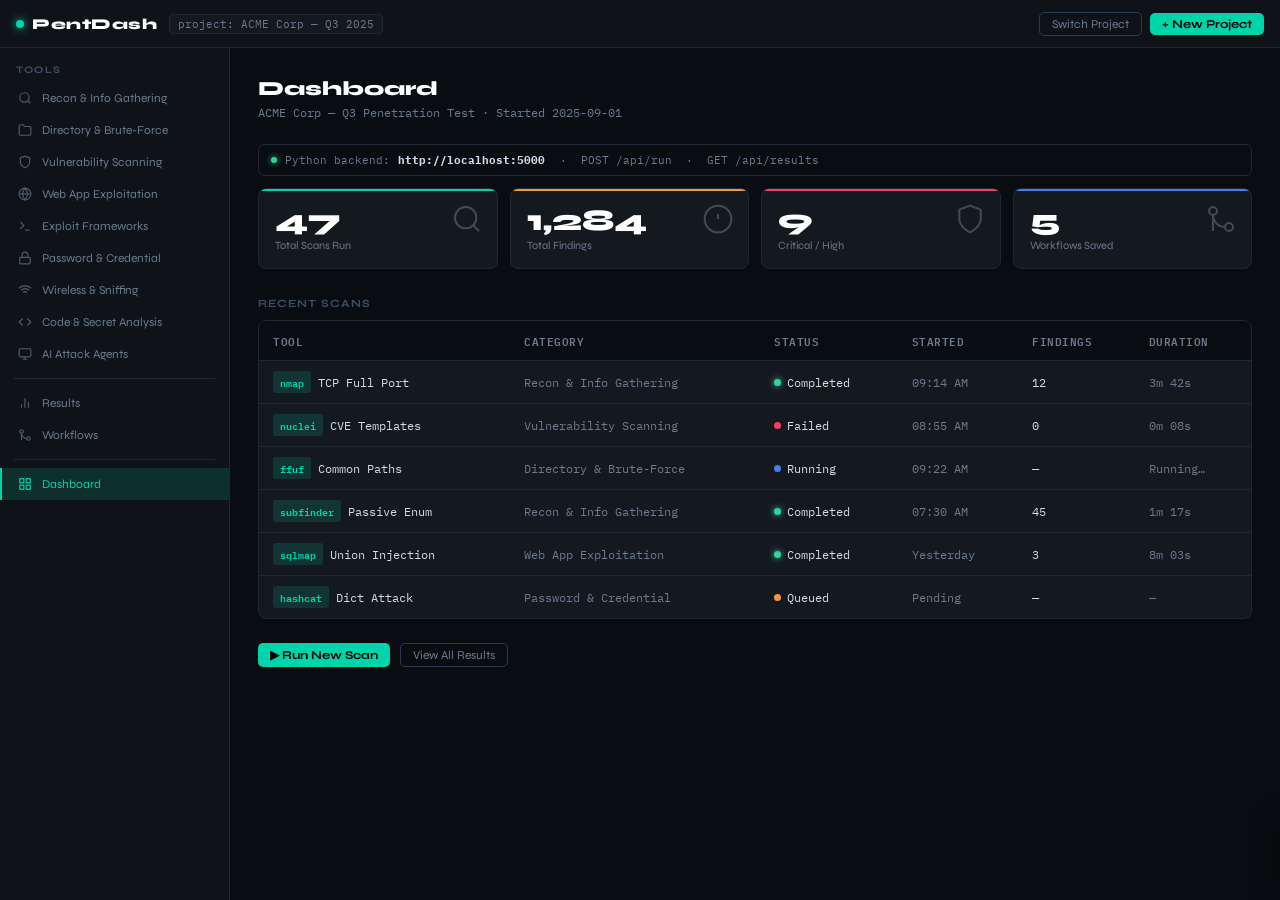
==== frontend/index.html @ 5ae87ef2 "NMap is working" ====
<!DOCTYPE html>
<html lang="en">
<head>
<meta charset="UTF-8" />
<meta name="viewport" content="width=device-width, initial-scale=1.0" />
<title>PentDash — Penetration Testing Dashboard</title>
<link href="https://fonts.googleapis.com/css2?family=IBM+Plex+Mono:wght@400;500;600&family=Syne:wght@400;600;700;800&display=swap" rel="stylesheet" />
<link rel="stylesheet" href="css/style.css" />
</head>
<body>
<div id="app">

  <!-- TOP BAR -->
  <header id="topbar">
    <div class="topbar-left">
      <div class="brand">
        <div class="brand-dot"></div>
        PentDash
      </div>
      <span class="project-badge" id="project-label">project: ACME Corp — Q3 2025</span>
    </div>
    <div class="topbar-right">
      <button class="btn-outline" onclick="openModal('modal-project')">Switch Project</button>
      <button class="btn-primary" onclick="openModal('modal-project')">+ New Project</button>
    </div>
  </header>

  <div id="body-row">

    <!-- SIDEBAR -->
    <nav id="sidebar">
      <div class="nav-section-label">Tools</div>

      <div class="nav-item" data-view="recon" onclick="setView(this,'recon')">
        <svg width="14" height="14" viewBox="0 0 24 24" fill="none" stroke="currentColor" stroke-width="2"><circle cx="11" cy="11" r="8"/><path d="m21 21-4.35-4.35"/></svg>
        Recon &amp; Info Gathering
      </div>
      <div class="nav-item" data-view="dir" onclick="setView(this,'dir')">
        <svg width="14" height="14" viewBox="0 0 24 24" fill="none" stroke="currentColor" stroke-width="2"><path d="M22 19a2 2 0 0 1-2 2H4a2 2 0 0 1-2-2V5a2 2 0 0 1 2-2h5l2 3h9a2 2 0 0 1 2 2z"/></svg>
        Directory &amp; Brute-Force
      </div>
      <div class="nav-item" data-view="vuln" onclick="setView(this,'vuln')">
        <svg width="14" height="14" viewBox="0 0 24 24" fill="none" stroke="currentColor" stroke-width="2"><path d="M12 22s8-4 8-10V5l-8-3-8 3v7c0 6 8 10 8 10z"/></svg>
        Vulnerability Scanning
      </div>
      <div class="nav-item" data-view="webapp" onclick="setView(this,'webapp')">
        <svg width="14" height="14" viewBox="0 0 24 24" fill="none" stroke="currentColor" stroke-width="2"><circle cx="12" cy="12" r="10"/><line x1="2" y1="12" x2="22" y2="12"/><path d="M12 2a15.3 15.3 0 0 1 4 10 15.3 15.3 0 0 1-4 10 15.3 15.3 0 0 1-4-10 15.3 15.3 0 0 1 4-10z"/></svg>
        Web App Exploitation
      </div>
      <div class="nav-item" data-view="exploit" onclick="setView(this,'exploit')">
        <svg width="14" height="14" viewBox="0 0 24 24" fill="none" stroke="currentColor" stroke-width="2"><polyline points="4 17 10 11 4 5"/><line x1="12" y1="19" x2="20" y2="19"/></svg>
        Exploit Frameworks
      </div>
      <div class="nav-item" data-view="cred" onclick="setView(this,'cred')">
        <svg width="14" height="14" viewBox="0 0 24 24" fill="none" stroke="currentColor" stroke-width="2"><rect x="3" y="11" width="18" height="11" rx="2"/><path d="M7 11V7a5 5 0 0 1 10 0v4"/></svg>
        Password &amp; Credential
      </div>
      <div class="nav-item" data-view="wifi" onclick="setView(this,'wifi')">
        <svg width="14" height="14" viewBox="0 0 24 24" fill="none" stroke="currentColor" stroke-width="2"><path d="M5 12.55a11 11 0 0 1 14.08 0"/><path d="M1.42 9a16 16 0 0 1 21.16 0"/><path d="M8.53 16.11a6 6 0 0 1 6.95 0"/><line x1="12" y1="20" x2="12.01" y2="20"/></svg>
        Wireless &amp; Sniffing
      </div>
      <div class="nav-item" data-view="code" onclick="setView(this,'code')">
        <svg width="14" height="14" viewBox="0 0 24 24" fill="none" stroke="currentColor" stroke-width="2"><polyline points="16 18 22 12 16 6"/><polyline points="8 6 2 12 8 18"/></svg>
        Code &amp; Secret Analysis
      </div>
      <div class="nav-item" data-view="ai" onclick="setView(this,'ai')">
        <svg width="14" height="14" viewBox="0 0 24 24" fill="none" stroke="currentColor" stroke-width="2"><rect x="2" y="3" width="20" height="14" rx="2"/><path d="M8 21h8m-4-4v4"/></svg>
        AI Attack Agents
      </div>

      <div class="nav-divider"></div>

      <div class="nav-item" data-view="results" onclick="setView(this,'results')">
        <svg width="14" height="14" viewBox="0 0 24 24" fill="none" stroke="currentColor" stroke-width="2"><line x1="18" y1="20" x2="18" y2="10"/><line x1="12" y1="20" x2="12" y2="4"/><line x1="6" y1="20" x2="6" y2="14"/></svg>
        Results
      </div>
      <div class="nav-item" data-view="workflows" onclick="setView(this,'workflows')">
        <svg width="14" height="14" viewBox="0 0 24 24" fill="none" stroke="currentColor" stroke-width="2"><circle cx="18" cy="18" r="3"/><circle cx="6" cy="6" r="3"/><path d="M6 21V9a9 9 0 0 0 9 9"/></svg>
        Workflows
      </div>

      <div class="nav-divider"></div>
      <div class="nav-item active" data-view="dashboard" onclick="setView(this,'dashboard')">
        <svg width="14" height="14" viewBox="0 0 24 24" fill="none" stroke="currentColor" stroke-width="2"><rect x="3" y="3" width="7" height="7"/><rect x="14" y="3" width="7" height="7"/><rect x="3" y="14" width="7" height="7"/><rect x="14" y="14" width="7" height="7"/></svg>
        Dashboard
      </div>
    </nav>

    <!-- MAIN CONTENT -->
    <main id="main">

      <!-- ── DASHBOARD ── -->
      <div id="view-dashboard" class="view active">
        <div class="view-title">Dashboard</div>
        <div class="view-sub">ACME Corp — Q3 Penetration Test · Started 2025-09-01</div>

        <div class="api-bar">
          <div class="api-dot"></div>
          Python backend: <strong style="color:var(--text)">http://localhost:5000</strong> &nbsp;·&nbsp; POST /api/run &nbsp;·&nbsp; GET /api/results
        </div>

        <div class="stat-grid">
          <div class="stat-card c1">
            <div class="stat-val">47</div>
            <div class="stat-label">Total Scans Run</div>
            <div class="stat-icon">
              <svg width="32" height="32" viewBox="0 0 24 24" fill="none" stroke="currentColor" stroke-width="1.5"><circle cx="11" cy="11" r="8"/><path d="m21 21-4.35-4.35"/></svg>
            </div>
          </div>
          <div class="stat-card c2">
            <div class="stat-val">1,284</div>
            <div class="stat-label">Total Findings</div>
            <div class="stat-icon">
              <svg width="32" height="32" viewBox="0 0 24 24" fill="none" stroke="currentColor" stroke-width="1.5"><circle cx="12" cy="12" r="10"/><line x1="12" y1="8" x2="12" y2="12"/><line x1="12" y1="16" x2="12.01" y2="16"/></svg>
            </div>
          </div>
          <div class="stat-card c3">
            <div class="stat-val">9</div>
            <div class="stat-label">Critical / High</div>
            <div class="stat-icon">
              <svg width="32" height="32" viewBox="0 0 24 24" fill="none" stroke="currentColor" stroke-width="1.5"><path d="M12 22s8-4 8-10V5l-8-3-8 3v7c0 6 8 10 8 10z"/></svg>
            </div>
          </div>
          <div class="stat-card c4">
            <div class="stat-val">5</div>
            <div class="stat-label">Workflows Saved</div>
            <div class="stat-icon">
              <svg width="32" height="32" viewBox="0 0 24 24" fill="none" stroke="currentColor" stroke-width="1.5"><circle cx="18" cy="18" r="3"/><circle cx="6" cy="6" r="3"/><path d="M6 21V9a9 9 0 0 0 9 9"/></svg>
            </div>
          </div>
        </div>

        <div class="section-title">Recent Scans</div>
        <div class="table-wrap">
          <table>
            <thead>
              <tr>
                <th>Tool</th><th>Category</th><th>Status</th><th>Started</th><th>Findings</th><th>Duration</th>
              </tr>
            </thead>
            <tbody>
              <tr>
                <td><span class="tool-tag">nmap</span> TCP Full Port</td>
                <td style="color:var(--text-dim)">Recon &amp; Info Gathering</td>
                <td><span class="status-dot"><span class="dot dot-green"></span> Completed</span></td>
                <td style="color:var(--text-dim)">09:14 AM</td>
                <td>12</td>
                <td style="color:var(--text-dim)">3m 42s</td>
              </tr>
              <tr>
                <td><span class="tool-tag">nuclei</span> CVE Templates</td>
                <td style="color:var(--text-dim)">Vulnerability Scanning</td>
                <td><span class="status-dot"><span class="dot dot-red"></span> Failed</span></td>
                <td style="color:var(--text-dim)">08:55 AM</td>
                <td>0</td>
                <td style="color:var(--text-dim)">0m 08s</td>
              </tr>
              <tr>
                <td><span class="tool-tag">ffuf</span> Common Paths</td>
                <td style="color:var(--text-dim)">Directory &amp; Brute-Force</td>
                <td><span class="status-dot"><span class="dot dot-blue"></span> Running</span></td>
                <td style="color:var(--text-dim)">09:22 AM</td>
                <td>—</td>
                <td style="color:var(--text-dim)">Running…</td>
              </tr>
              <tr>
                <td><span class="tool-tag">subfinder</span> Passive Enum</td>
                <td style="color:var(--text-dim)">Recon &amp; Info Gathering</td>
                <td><span class="status-dot"><span class="dot dot-green"></span> Completed</span></td>
                <td style="color:var(--text-dim)">07:30 AM</td>
                <td>45</td>
                <td style="color:var(--text-dim)">1m 17s</td>
              </tr>
              <tr>
                <td><span class="tool-tag">sqlmap</span> Union Injection</td>
                <td style="color:var(--text-dim)">Web App Exploitation</td>
                <td><span class="status-dot"><span class="dot dot-green"></span> Completed</span></td>
                <td style="color:var(--text-dim)">Yesterday</td>
                <td>3</td>
                <td style="color:var(--text-dim)">8m 03s</td>
              </tr>
              <tr>
                <td><span class="tool-tag">hashcat</span> Dict Attack</td>
                <td style="color:var(--text-dim)">Password &amp; Credential</td>
                <td><span class="status-dot"><span class="dot dot-orange"></span> Queued</span></td>
                <td style="color:var(--text-dim)">Pending</td>
                <td>—</td>
                <td style="color:var(--text-dim)">—</td>
              </tr>
            </tbody>
          </table>
        </div>

        <div class="dash-actions">
          <button class="btn-primary" onclick="setViewById('recon')">▶ Run New Scan</button>
          <button class="btn-outline" onclick="setViewById('results')">View All Results</button>
        </div>
      </div>

      <!-- ── CLUSTER VIEW (shared) ── -->
      <div id="cluster-view">
        <div class="cluster-header">
          <div class="cluster-title" id="cv-title">Recon &amp; Info Gathering</div>
          <div class="cluster-desc" id="cv-desc">Discover live hosts, open ports, subdomains, and exposed services.</div>

          <div class="params-grid">
            <div class="param-group">
              <label>Target Scope <span class="req">*</span></label>
              <input type="text" id="cv-target" value="scanme.nmap.com" placeholder="192.168.1.0/24 or domain.com" />
            </div>
            <div class="param-group">
              <label>Wordlist / Template</label>
              <select id="cv-wordlist">
                <option>SecLists/Discovery/DNS/subdomains-top1mil-20000.txt</option>
                <option>SecLists/Discovery/Web-Content/common.txt</option>
                <option>SecLists/Passwords/rockyou-75.txt</option>
                <option>Custom (specify below)</option>
              </select>
            </div>
            <div class="param-group">
              <label>Rate Limit / Threads</label>
              <input type="number" id="cv-threads" value="50" min="1" max="500" />
            </div>
            <div class="param-group">
              <label>API Key / Auth Token (optional)</label>
              <input type="password" id="cv-apikey" placeholder="sk-… or Bearer token" />
            </div>
          </div>

          <button class="btn-run" id="cv-run-btn" onclick="runCluster()">
            <svg width="14" height="14" viewBox="0 0 24 24" fill="currentColor"><polygon points="5 3 19 12 5 21 5 3"/></svg>
            Run All Tools
          </button>
        </div>

        <div class="cluster-tools" id="cv-tool-list"></div>
      </div>

      <!-- ── RESULTS ── -->
      <div id="view-results" class="view">
        <div class="view-title">Results</div>
        <div class="view-sub">ACME Corp · 4 findings shown · filtered by severity</div>

        <div class="filter-bar">
          <button class="filter-btn active" onclick="filterFindings(this,'All')">All</button>
          <button class="filter-btn" onclick="filterFindings(this,'Recon & Info Gathering')">Recon</button>
          <button class="filter-btn" onclick="filterFindings(this,'Directory & Brute-Force')">Dir Brute-Force</button>
          <button class="filter-btn" onclick="filterFindings(this,'Vulnerability Scanning')">Vuln Scan</button>
          <button class="filter-btn" onclick="filterFindings(this,'Web App Exploitation')">Web App</button>
          <button class="filter-btn" onclick="filterFindings(this,'Password & Credential')">Credentials</button>
        </div>

        <div id="findings-list"></div>
      </div>

      <!-- ── WORKFLOWS ── -->
      <div id="view-workflows" class="view">
        <div style="display:flex;justify-content:space-between;align-items:center;margin-bottom:24px">
          <div>
            <div class="view-title">Workflows</div>
            <div class="view-sub">Saved scan chains for automated execution</div>
          </div>
          <button class="btn-primary" onclick="openModal('modal-workflow')">+ New Workflow</button>
        </div>

        <div class="wf-grid">
          <div class="wf-card">
            <div class="wf-name">Standard Web App Audit</div>
            <div class="wf-steps">
              <span class="wf-step">Recon</span>
              <span class="wf-arrow">→</span>
              <span class="wf-step">Dir Brute-Force</span>
              <span class="wf-arrow">→</span>
              <span class="wf-step">Vuln Scan</span>
              <span class="wf-arrow">→</span>
              <span class="wf-step">Web App Exploit</span>
            </div>
            <div class="wf-footer">
              <button class="btn-run-wf" onclick="runWorkflow('Standard Web App Audit')">
                <svg width="10" height="10" viewBox="0 0 24 24" fill="currentColor"><polygon points="5 3 19 12 5 21 5 3"/></svg>
                Run Workflow
              </button>
              <button class="btn-danger-sm">Delete</button>
            </div>
          </div>

          <div class="wf-card">
            <div class="wf-name">Internal Network Discovery</div>
            <div class="wf-steps">
              <span class="wf-step">Recon</span>
              <span class="wf-arrow">→</span>
              <span class="wf-step">Exploit Frameworks</span>
              <span class="wf-arrow">→</span>
              <span class="wf-step">Credentials</span>
            </div>
            <div class="wf-footer">
              <button class="btn-run-wf" onclick="runWorkflow('Internal Network Discovery')">
                <svg width="10" height="10" viewBox="0 0 24 24" fill="currentColor"><polygon points="5 3 19 12 5 21 5 3"/></svg>
                Run Workflow
              </button>
              <button class="btn-danger-sm">Delete</button>
            </div>
          </div>

          <div class="wf-card">
            <div class="wf-name">API Surface Enumeration</div>
            <div class="wf-steps">
              <span class="wf-step">Recon</span>
              <span class="wf-arrow">→</span>
              <span class="wf-step">Web App Exploit</span>
              <span class="wf-arrow">→</span>
              <span class="wf-step">Code Analysis</span>
            </div>
            <div class="wf-footer">
              <button class="btn-run-wf" onclick="runWorkflow('API Surface Enumeration')">
                <svg width="10" height="10" viewBox="0 0 24 24" fill="currentColor"><polygon points="5 3 19 12 5 21 5 3"/></svg>
                Run Workflow
              </button>
              <button class="btn-danger-sm">Delete</button>
            </div>
          </div>

          <div class="wf-card">
            <div class="wf-name">Wireless Pentest Chain</div>
            <div class="wf-steps">
              <span class="wf-step">Wireless &amp; Sniffing</span>
              <span class="wf-arrow">→</span>
              <span class="wf-step">Credentials</span>
              <span class="wf-arrow">→</span>
              <span class="wf-step">Exploit Frameworks</span>
            </div>
            <div class="wf-footer">
              <button class="btn-run-wf" onclick="runWorkflow('Wireless Pentest Chain')">
                <svg width="10" height="10" viewBox="0 0 24 24" fill="currentColor"><polygon points="5 3 19 12 5 21 5 3"/></svg>
                Run Workflow
              </button>
              <button class="btn-danger-sm">Delete</button>
            </div>
          </div>
        </div>
      </div>

    </main>
  </div><!-- /#body-row -->
</div><!-- /#app -->

<!-- ── NEW PROJECT MODAL ── -->
<div class="modal-overlay" id="modal-project">
  <div class="modal">
    <div class="modal-title">New Project</div>
    <div class="form-group">
      <label>Project Name <span style="color:var(--red)">*</span></label>
      <input type="text" placeholder="e.g. Q4 External Pentest" />
    </div>
    <div class="form-group">
      <label>Client / Organisation</label>
      <input type="text" placeholder="ACME Corp" />
    </div>
    <div class="form-group">
      <label>Target Scope (one per line)</label>
      <textarea rows="4" placeholder="192.168.1.0/24&#10;api.acmecorp.com&#10;*.acmecorp.com"></textarea>
    </div>
    <div class="form-group">
      <label>Engagement Type</label>
      <select>
        <option>Black Box</option>
        <option>Grey Box</option>
        <option>White Box</option>
        <option>Red Team</option>
      </select>
    </div>
    <div class="modal-footer">
      <button class="btn-cancel" onclick="closeModal('modal-project')">Cancel</button>
      <button class="btn-save" onclick="createProject()">Create Project</button>
    </div>
  </div>
</div>

<!-- ── NEW WORKFLOW MODAL ── -->
<div class="modal-overlay" id="modal-workflow">
  <div class="modal">
    <div class="modal-title">Create Workflow</div>
    <div class="form-group">
      <label>Workflow Name</label>
      <input type="text" placeholder="e.g. Deep Web App Scan" />
    </div>
    <div class="form-group">
      <label>Description</label>
      <input type="text" placeholder="Short description of this chain" />
    </div>
    <div class="form-group">
      <label>Tool Chain (drag to reorder — Python runner will execute in this order)</label>
      <div id="wf-chain" style="display:flex;flex-direction:column;gap:6px;margin-top:6px;">
        <div style="display:flex;align-items:center;gap:10px;background:var(--bg-base);border:1px solid var(--border);border-radius:5px;padding:8px 12px;cursor:grab">
          <span style="color:var(--text-faint);font-size:13px">⠿</span>
          <span style="font-size:12px;font-family:var(--mono);color:var(--text-dim)">01 — Recon &amp; Info Gathering</span>
          <input type="checkbox" checked style="margin-left:auto;width:auto" />
        </div>
        <div style="display:flex;align-items:center;gap:10px;background:var(--bg-base);border:1px solid var(--border);border-radius:5px;padding:8px 12px;cursor:grab">
          <span style="color:var(--text-faint);font-size:13px">⠿</span>
          <span style="font-size:12px;font-family:var(--mono);color:var(--text-dim)">02 — Directory &amp; Brute-Force</span>
          <input type="checkbox" checked style="margin-left:auto;width:auto" />
        </div>
        <div style="display:flex;align-items:center;gap:10px;background:var(--bg-base);border:1px solid var(--border);border-radius:5px;padding:8px 12px;cursor:grab">
          <span style="color:var(--text-faint);font-size:13px">⠿</span>
          <span style="font-size:12px;font-family:var(--mono);color:var(--text-dim)">03 — Vulnerability Scanning</span>
          <input type="checkbox" style="margin-left:auto;width:auto" />
        </div>
        <div style="display:flex;align-items:center;gap:10px;background:var(--bg-base);border:1px solid var(--border);border-radius:5px;padding:8px 12px;cursor:grab">
          <span style="color:var(--text-faint);font-size:13px">⠿</span>
          <span style="font-size:12px;font-family:var(--mono);color:var(--text-dim)">04 — Web App Exploitation</span>
          <input type="checkbox" style="margin-left:auto;width:auto" />
        </div>
      </div>
    </div>
    <div class="modal-footer">
      <button class="btn-cancel" onclick="closeModal('modal-workflow')">Cancel</button>
      <button class="btn-save" onclick="saveWorkflow()">Save Template</button>
    </div>
  </div>
</div>

<!-- ── TOAST ── -->
<div id="toast">
  <div class="toast-title" id="toast-title">Project Created</div>
  <div class="toast-desc" id="toast-desc">Workspace initialised.</div>
</div>

<script src="js/app.js"></script>
</body>
</html>
---- frontend/css/style.css ----
:root {
    --bg-base:    #090c10;
    --bg-surface: #0f1318;
    --bg-card:    #141920;
    --bg-hover:   #1a2230;
    --border:     #1e2733;
    --border-hi:  #2a3a50;
    --accent:     #00d4aa;
    --accent-dim: rgba(0,212,170,.15);
    --accent2:    #3b82f6;
    --accent2-dim:rgba(59,130,246,.15);
    --red:        #f43f5e;
    --orange:     #fb923c;
    --yellow:     #fbbf24;
    --blue:       #60a5fa;
    --green:      #34d399;
    --muted:      #4a5568;
    --text:       #d1dce8;
    --text-dim:   #6b7a8d;
    --text-faint: #3e4f63;
    --mono:       'IBM Plex Mono', monospace;
    --sans:       'Syne', sans-serif;
    --sidebar-w:  230px;
    --topbar-h:   48px;
  }

  *, *::before, *::after { box-sizing: border-box; margin: 0; padding: 0; }
  html, body { height: 100%; overflow: hidden; }

  body {
    font-family: var(--sans);
    background: var(--bg-base);
    color: var(--text);
    font-size: 14px;
  }

  ::-webkit-scrollbar { width: 6px; height: 6px; }
  ::-webkit-scrollbar-track { background: var(--bg-base); }
  ::-webkit-scrollbar-thumb { background: #1e2d3d; border-radius: 3px; }
  ::-webkit-scrollbar-thumb:hover { background: #2e4258; }

  a { color: inherit; text-decoration: none; }
  button { font-family: var(--sans); cursor: pointer; border: none; background: none; color: inherit; }
  input, select, textarea { font-family: var(--mono); background: var(--bg-base); border: 1px solid var(--border); color: var(--text); border-radius: 6px; padding: 7px 12px; font-size: 12px; outline: none; width: 100%; }
  input:focus, select:focus, textarea:focus { border-color: var(--accent); box-shadow: 0 0 0 2px var(--accent-dim); }
  select { appearance: none; }

  /* ── LAYOUT ── */
  #app { display: flex; flex-direction: column; height: 100vh; }

  /* TOPBAR */
  #topbar {
    height: var(--topbar-h);
    background: var(--bg-surface);
    border-bottom: 1px solid var(--border);
    display: flex; align-items: center; justify-content: space-between;
    padding: 0 16px;
    position: fixed; top: 0; left: 0; right: 0; z-index: 100;
  }
  .topbar-left { display: flex; align-items: center; gap: 12px; }
  .brand { display: flex; align-items: center; gap: 8px; font-weight: 800; font-size: 15px; letter-spacing: .5px; color: #fff; }
  .brand-dot { width: 8px; height: 8px; border-radius: 50%; background: var(--accent); box-shadow: 0 0 8px var(--accent); }
  .project-badge {
    font-family: var(--mono);
    font-size: 11px;
    color: var(--text-dim);
    padding: 2px 8px;
    background: var(--bg-card);
    border: 1px solid var(--border);
    border-radius: 4px;
  }
  .topbar-right { display: flex; align-items: center; gap: 8px; }
  .btn-outline { font-size: 12px; padding: 4px 12px; border: 1px solid var(--border-hi); border-radius: 5px; color: var(--text-dim); transition: all .15s; }
  .btn-outline:hover { border-color: var(--accent); color: var(--accent); }
  .btn-primary { font-size: 12px; padding: 4px 12px; border-radius: 5px; background: var(--accent); color: #000; font-weight: 700; transition: all .15s; }
  .btn-primary:hover { background: #00f5c3; }
  .btn-danger-sm { font-size: 11px; color: var(--red); transition: color .15s; }
  .btn-danger-sm:hover { color: #ff6b81; }

  /* BODY ROW */
  #body-row { display: flex; flex: 1; overflow: hidden; margin-top: var(--topbar-h); }

  /* SIDEBAR */
  #sidebar {
    width: var(--sidebar-w);
    min-width: var(--sidebar-w);
    background: var(--bg-surface);
    border-right: 1px solid var(--border);
    display: flex; flex-direction: column;
    overflow-y: auto;
  }
  .nav-section-label {
    font-size: 10px; font-weight: 700; letter-spacing: 1.2px;
    text-transform: uppercase; color: var(--text-faint);
    padding: 16px 16px 6px;
  }
  .nav-item {
    display: flex; align-items: center; gap: 10px;
    padding: 9px 16px;
    font-size: 12px; color: var(--text-dim);
    border-left: 2px solid transparent;
    cursor: pointer; transition: all .12s;
    user-select: none;
  }
  .nav-item:hover { background: var(--bg-hover); color: var(--text); }
  .nav-item.active { background: var(--accent-dim); border-left-color: var(--accent); color: var(--accent); }
  .nav-item svg { flex-shrink: 0; opacity: .7; }
  .nav-item.active svg { opacity: 1; }
  .nav-divider { height: 1px; background: var(--border); margin: 8px 14px; }

  /* MAIN */
  #main { flex: 1; overflow-y: auto; }

  /* ── VIEWS ── */
  .view { padding: 28px; max-width: 1100px; display: none; }
  .view.active { display: block; }

  .view-title { font-size: 20px; font-weight: 800; color: #fff; margin-bottom: 4px; }
  .view-sub { font-size: 12px; color: var(--text-dim); margin-bottom: 24px; font-family: var(--mono); }

  /* STAT CARDS */
  .stat-grid { display: grid; grid-template-columns: repeat(4, 1fr); gap: 12px; margin-bottom: 28px; }
  .stat-card {
    background: var(--bg-card);
    border: 1px solid var(--border);
    border-radius: 8px;
    padding: 16px;
    position: relative;
    transition: border-color .15s;
    overflow: hidden;
  }
  .stat-card::before {
    content: '';
    position: absolute; top: 0; left: 0; right: 0; height: 2px;
  }
  .stat-card.c1::before { background: var(--accent); }
  .stat-card.c2::before { background: var(--orange); }
  .stat-card.c3::before { background: var(--red); }
  .stat-card.c4::before { background: var(--accent2); }
  .stat-card:hover { border-color: var(--border-hi); }
  .stat-val { font-size: 30px; font-weight: 800; color: #fff; line-height: 1; margin-bottom: 4px; }
  .stat-label { font-size: 11px; color: var(--text-dim); }
  .stat-icon { position: absolute; top: 14px; right: 14px; opacity: .25; }

  /* TABLE */
  .section-title { font-size: 11px; font-weight: 700; text-transform: uppercase; letter-spacing: 1px; color: var(--text-faint); margin-bottom: 10px; }
  .table-wrap { background: var(--bg-card); border: 1px solid var(--border); border-radius: 8px; overflow: hidden; margin-bottom: 24px; }
  table { width: 100%; border-collapse: collapse; }
  thead tr { background: var(--bg-base); border-bottom: 1px solid var(--border); }
  th { font-size: 11px; font-weight: 600; color: var(--text-dim); text-align: left; padding: 10px 14px; font-family: var(--mono); text-transform: uppercase; letter-spacing: .5px; }
  td { padding: 10px 14px; font-size: 12px; font-family: var(--mono); color: var(--text); border-bottom: 1px solid var(--border); }
  tbody tr:last-child td { border-bottom: none; }
  tbody tr:hover td { background: var(--bg-hover); }

  .status-dot { display: inline-flex; align-items: center; gap: 6px; }
  .dot { width: 7px; height: 7px; border-radius: 50%; }
  .dot-green { background: var(--green); box-shadow: 0 0 6px var(--green); }
  .dot-red { background: var(--red); }
  .dot-blue { background: var(--accent2); animation: pulse 1.5s infinite; }
  .dot-orange { background: var(--orange); }
  @keyframes pulse { 0%,100% { opacity:1; } 50% { opacity:.3; } }

  .sev-badge {
    display: inline-block; font-size: 9px; font-weight: 700; text-transform: uppercase;
    letter-spacing: .8px; padding: 2px 7px; border-radius: 3px; color: #fff;
  }
  .sev-critical { background: var(--red); }
  .sev-high     { background: var(--orange); }
  .sev-medium   { background: var(--yellow); color: #000; }
  .sev-low      { background: var(--accent2); }
  .sev-info     { background: var(--muted); }

  /* DASHBOARD ACTIONS */
  .dash-actions { display: flex; gap: 10px; margin-top: 4px; }

  /* ── CLUSTER VIEW ── */
  #cluster-view { padding: 0; display: none; flex-direction: column; height: 100%; }
  #cluster-view.active { display: flex; }

  .cluster-header {
    position: sticky; top: 0; z-index: 20;
    background: var(--bg-base);
    border-bottom: 1px solid var(--border);
    padding: 20px 28px 0;
    box-shadow: 0 4px 20px rgba(0,0,0,.5);
  }
  .cluster-title { font-size: 18px; font-weight: 800; color: #fff; }
  .cluster-desc { font-size: 12px; color: var(--text-dim); margin-top: 4px; margin-bottom: 16px; font-family: var(--mono); }

  .params-grid { display: grid; grid-template-columns: 1fr 1fr; gap: 12px; padding-bottom: 16px; }
  .param-group label { display: block; font-size: 11px; color: var(--text-dim); margin-bottom: 5px; font-family: var(--mono); }
  .param-group label span.req { color: var(--red); }

  .btn-run {
    width: 100%; padding: 11px;
    background: var(--accent); color: #000;
    font-weight: 800; font-size: 13px;
    border-radius: 6px; transition: all .15s;
    display: flex; align-items: center; justify-content: center; gap: 8px;
    margin-bottom: 16px;
  }
  .btn-run:hover { background: #00f5c3; }
  .btn-run.running { background: #0d2a24; color: var(--text-dim); cursor: not-allowed; }

  .cluster-tools { padding: 20px 28px; }

  .tool-row {
    background: var(--bg-card);
    border: 1px solid var(--border);
    border-radius: 7px;
    padding: 13px 16px;
    display: flex; justify-content: space-between; align-items: center;
    margin-bottom: 8px;
    transition: border-color .15s;
  }
  .tool-row:hover { border-color: var(--border-hi); }
  .tool-name { font-size: 13px; font-weight: 600; color: #fff; margin-bottom: 3px; }
  .tool-cmd { font-size: 11px; color: var(--text-faint); font-family: var(--mono); }

  .status-icon { width: 20px; height: 20px; display: flex; align-items: center; justify-content: center; }
  .circle-idle { width: 18px; height: 18px; border-radius: 50%; border: 2px solid var(--muted); }
  .spinner {
    width: 18px; height: 18px; border-radius: 50%;
    border: 2px solid var(--accent2-dim);
    border-top-color: var(--accent2);
    animation: spin .6s linear infinite;
  }
  @keyframes spin { to { transform: rotate(360deg); } }
  .check-done { color: var(--green); font-size: 18px; }

  /* LOG */
  .log-toggle {
    width: 100%; display: flex; align-items: center; gap: 8px;
    padding: 10px 14px; background: var(--bg-card);
    border-radius: 6px 6px 0 0;
    font-size: 11px; color: var(--text-dim); font-family: var(--mono);
    transition: background .12s;
    margin-top: 20px;
    border: 1px solid var(--border);
  }
  .log-toggle:hover { background: var(--bg-hover); }
  .log-body {
    background: var(--bg-base); border: 1px solid var(--border); border-top: none;
    border-radius: 0 0 6px 6px;
    padding: 14px; font-family: var(--mono); font-size: 11px;
    max-height: 70vh; overflow-y: auto; line-height: 1.7;
    display: none;
  }
  .log-body.open { display: block; }
  .log-body div { white-space: pre-wrap; word-break: break-word; margin-bottom: 4px; }
  .log-gray  { color: var(--text-faint); }
  .log-green { color: var(--green); }
  .log-blue  { color: var(--accent2); }
  .log-red   { color: var(--red); }

  /* ── RESULTS VIEW ── */
  .filter-bar { display: flex; flex-wrap: wrap; gap: 8px; margin-bottom: 20px; }
  .filter-btn {
    padding: 5px 14px; border-radius: 20px; font-size: 11px; font-weight: 600;
    border: 1px solid var(--border-hi); color: var(--text-dim);
    transition: all .12s; font-family: var(--mono);
  }
  .filter-btn:hover { border-color: var(--accent); color: var(--accent); }
  .filter-btn.active { background: var(--accent); border-color: var(--accent); color: #000; }

  .finding-card {
    background: var(--bg-card);
    border: 1px solid var(--border);
    border-radius: 8px;
    overflow: hidden;
    margin-bottom: 10px;
    border-left: 3px solid var(--muted);
    transition: border-color .15s;
  }
  .finding-card:hover { border-color: var(--border-hi); }
  .finding-head { padding: 14px 16px; }
  .finding-top { display: flex; justify-content: space-between; align-items: flex-start; margin-bottom: 4px; }
  .finding-title { font-size: 14px; font-weight: 700; color: #fff; }
  .finding-meta { font-size: 11px; color: var(--text-dim); font-family: var(--mono); margin-bottom: 6px; }
  .finding-desc { font-size: 12px; color: var(--text-dim); line-height: 1.5; }
  .finding-toggle { margin-top: 10px; font-size: 11px; color: var(--accent2); cursor: pointer; display: inline-flex; align-items: center; gap: 4px; font-family: var(--mono); }
  .finding-toggle:hover { color: #93c5fd; }
  .finding-raw {
    background: var(--bg-base); border-top: 1px solid var(--border);
    padding: 14px 16px; font-family: var(--mono); font-size: 11px;
    color: var(--text); white-space: pre-wrap; max-height: 250px;
    overflow-y: auto; display: none;
    line-height: 1.7;
  }
  .finding-raw.open { display: block; }

  /* ── WORKFLOWS VIEW ── */
  .wf-grid { display: grid; grid-template-columns: 1fr 1fr; gap: 14px; }
  .wf-card { background: var(--bg-card); border: 1px solid var(--border); border-radius: 8px; padding: 18px; transition: border-color .15s; }
  .wf-card:hover { border-color: var(--border-hi); }
  .wf-name { font-size: 14px; font-weight: 700; color: #fff; margin-bottom: 12px; }
  .wf-steps { display: flex; flex-wrap: wrap; align-items: center; gap: 6px; margin-bottom: 16px; }
  .wf-step { font-size: 10px; background: var(--bg-hover); border: 1px solid var(--border); border-radius: 4px; padding: 3px 8px; color: var(--text-dim); font-family: var(--mono); }
  .wf-arrow { font-size: 10px; color: var(--text-faint); }
  .wf-footer { display: flex; justify-content: space-between; align-items: center; }
  .btn-run-wf {
    font-size: 11px; padding: 5px 12px;
    border: 1px solid var(--accent); color: var(--accent); border-radius: 5px;
    display: flex; align-items: center; gap: 5px;
    transition: all .15s;
  }
  .btn-run-wf:hover { background: var(--accent); color: #000; }

  /* ── MODALS ── */
  .modal-overlay {
    display: none; position: fixed; inset: 0;
    background: rgba(0,0,0,.75); z-index: 200;
    align-items: center; justify-content: center; padding: 16px;
  }
  .modal-overlay.open { display: flex; }
  .modal {
    background: var(--bg-surface); border: 1px solid var(--border);
    border-radius: 10px; width: 100%; max-width: 480px;
    padding: 24px; box-shadow: 0 25px 60px rgba(0,0,0,.6);
    max-height: 90vh; overflow-y: auto;
  }
  .modal-title { font-size: 16px; font-weight: 800; color: #fff; margin-bottom: 20px; }
  .form-group { margin-bottom: 14px; }
  .form-group label { display: block; font-size: 11px; color: var(--text-dim); margin-bottom: 5px; font-family: var(--mono); }
  .modal-footer { display: flex; justify-content: flex-end; gap: 10px; margin-top: 20px; padding-top: 16px; border-top: 1px solid var(--border); }
  .btn-cancel { font-size: 12px; color: var(--text-dim); padding: 6px 14px; }
  .btn-cancel:hover { color: var(--text); }
  .btn-save { font-size: 12px; background: var(--accent); color: #000; padding: 6px 16px; border-radius: 5px; font-weight: 700; }
  .btn-save:hover { background: #00f5c3; }

  /* ── TOAST ── */
  #toast {
    position: fixed; bottom: 24px; right: 24px; z-index: 300;
    background: var(--bg-surface); border: 1px solid var(--border);
    border-left: 3px solid var(--accent);
    border-radius: 8px; padding: 12px 16px; width: 280px;
    box-shadow: 0 10px 30px rgba(0,0,0,.5);
    transform: translateX(110%); transition: transform .3s ease;
  }
  #toast.show { transform: translateX(0); }
  #toast.error { border-left-color: var(--red); }
  .toast-title { font-size: 13px; font-weight: 700; color: #fff; }
  .toast-desc  { font-size: 12px; color: var(--text-dim); margin-top: 3px; font-family: var(--mono); }

  /* ── TOOL TAGS ── */
  .tool-tag {
    display: inline-block; font-size: 10px; padding: 2px 7px;
    background: var(--accent-dim); color: var(--accent);
    border-radius: 3px; font-family: var(--mono); font-weight: 600;
  }

  /* ── API INDICATOR ── */
  .api-bar {
    background: var(--bg-base); border: 1px solid var(--border);
    border-radius: 6px; padding: 8px 12px; margin-bottom: 12px;
    font-size: 11px; font-family: var(--mono); color: var(--text-dim);
    display: flex; align-items: center; gap: 8px;
  }
  .api-bar .api-dot { width: 6px; height: 6px; border-radius: 50%; background: var(--green); box-shadow: 0 0 6px var(--green); }

  /* Responsive */
  @media (max-width: 900px) {
    .stat-grid { grid-template-columns: 1fr 1fr; }
    .params-grid { grid-template-columns: 1fr; }
    .wf-grid { grid-template-columns: 1fr; }
  }
  @media (max-width: 640px) {
    #sidebar { display: none; }
    .stat-grid { grid-template-columns: 1fr 1fr; }
    .view { padding: 16px; }
  }
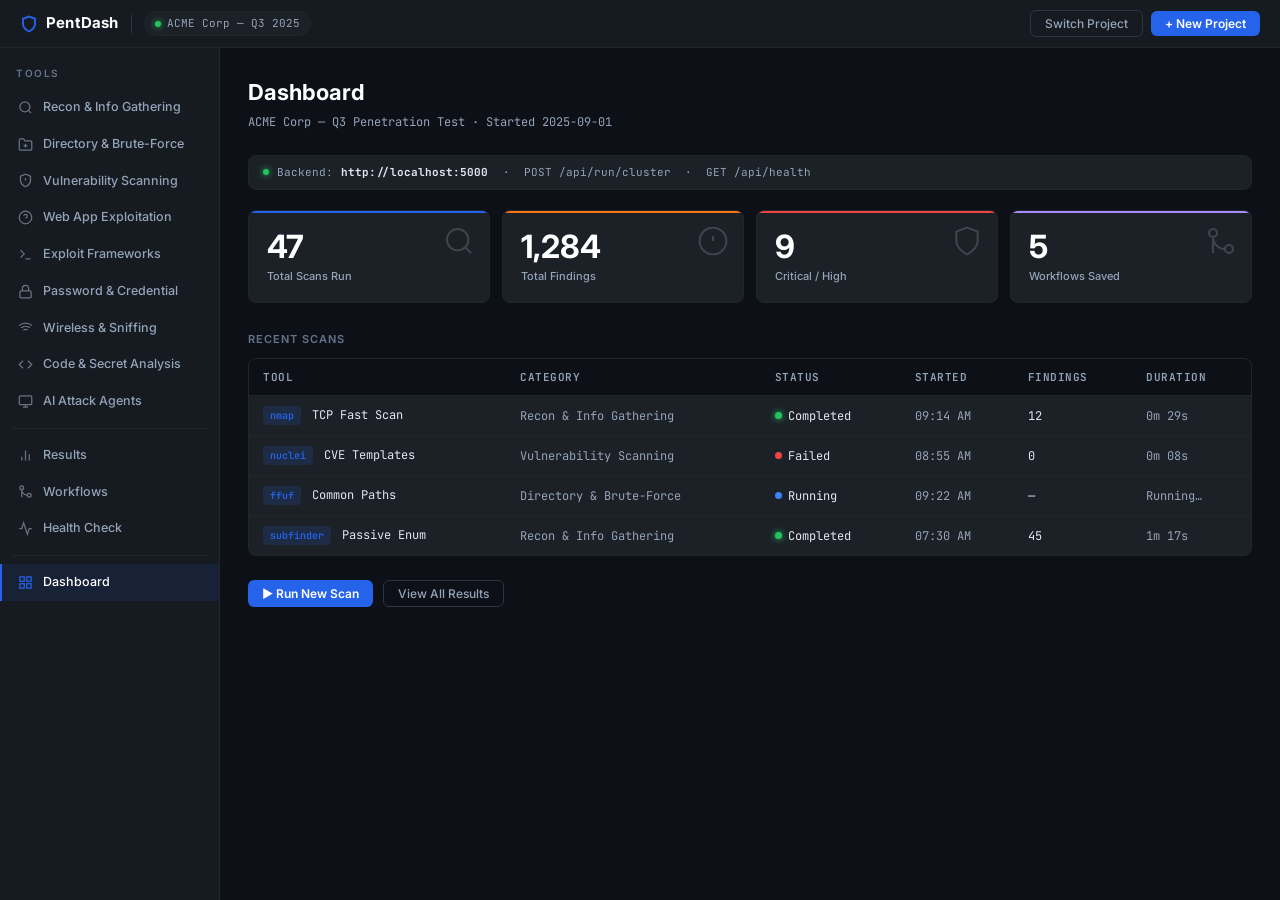
==== commit ee611ecc: "1 tool is working" ====
--- a/frontend/index.html
+++ b/frontend/index.html
@@ -4,7 +4,8 @@
 <meta charset="UTF-8" />
 <meta name="viewport" content="width=device-width, initial-scale=1.0" />
 <title>PentDash — Penetration Testing Dashboard</title>
-<link href="https://fonts.googleapis.com/css2?family=IBM+Plex+Mono:wght@400;500;600&family=Syne:wght@400;600;700;800&display=swap" rel="stylesheet" />
+<meta name="description" content="Modern penetration testing dashboard for running automated security tools with real-time output." />
+<link href="https://fonts.googleapis.com/css2?family=Inter:wght@400;500;600;700&family=JetBrains+Mono:wght@400;500;600&display=swap" rel="stylesheet" />
 <link rel="stylesheet" href="css/style.css" />
 </head>
 <body>
@@ -14,10 +15,14 @@
   <header id="topbar">
     <div class="topbar-left">
       <div class="brand">
-        <div class="brand-dot"></div>
+        <svg width="18" height="18" viewBox="0 0 24 24" fill="none" stroke="currentColor" stroke-width="2.5"><path d="M12 22s8-4 8-10V5l-8-3-8 3v7c0 6 8 10 8 10z"/></svg>
         PentDash
       </div>
-      <span class="project-badge" id="project-label">project: ACME Corp — Q3 2025</span>
+      <div class="topbar-divider"></div>
+      <span class="project-badge" id="project-label">
+        <span class="project-dot"></span>
+        ACME Corp — Q3 2025
+      </span>
     </div>
     <div class="topbar-right">
       <button class="btn-outline" onclick="openModal('modal-project')">Switch Project</button>
@@ -32,56 +37,60 @@
       <div class="nav-section-label">Tools</div>
 
       <div class="nav-item" data-view="recon" onclick="setView(this,'recon')">
-        <svg width="14" height="14" viewBox="0 0 24 24" fill="none" stroke="currentColor" stroke-width="2"><circle cx="11" cy="11" r="8"/><path d="m21 21-4.35-4.35"/></svg>
+        <svg width="15" height="15" viewBox="0 0 24 24" fill="none" stroke="currentColor" stroke-width="2"><circle cx="11" cy="11" r="8"/><path d="m21 21-4.35-4.35"/></svg>
         Recon &amp; Info Gathering
       </div>
       <div class="nav-item" data-view="dir" onclick="setView(this,'dir')">
-        <svg width="14" height="14" viewBox="0 0 24 24" fill="none" stroke="currentColor" stroke-width="2"><path d="M22 19a2 2 0 0 1-2 2H4a2 2 0 0 1-2-2V5a2 2 0 0 1 2-2h5l2 3h9a2 2 0 0 1 2 2z"/></svg>
+        <svg width="15" height="15" viewBox="0 0 24 24" fill="none" stroke="currentColor" stroke-width="2"><path d="M22 19a2 2 0 0 1-2 2H4a2 2 0 0 1-2-2V5a2 2 0 0 1 2-2h5l2 3h9a2 2 0 0 1 2 2z"/><line x1="12" y1="11" x2="12" y2="17"/><line x1="9" y1="14" x2="15" y2="14"/></svg>
         Directory &amp; Brute-Force
       </div>
       <div class="nav-item" data-view="vuln" onclick="setView(this,'vuln')">
-        <svg width="14" height="14" viewBox="0 0 24 24" fill="none" stroke="currentColor" stroke-width="2"><path d="M12 22s8-4 8-10V5l-8-3-8 3v7c0 6 8 10 8 10z"/></svg>
+        <svg width="15" height="15" viewBox="0 0 24 24" fill="none" stroke="currentColor" stroke-width="2"><path d="M12 22s8-4 8-10V5l-8-3-8 3v7c0 6 8 10 8 10z"/><line x1="12" y1="8" x2="12" y2="12"/><line x1="12" y1="16" x2="12.01" y2="16"/></svg>
         Vulnerability Scanning
       </div>
       <div class="nav-item" data-view="webapp" onclick="setView(this,'webapp')">
-        <svg width="14" height="14" viewBox="0 0 24 24" fill="none" stroke="currentColor" stroke-width="2"><circle cx="12" cy="12" r="10"/><line x1="2" y1="12" x2="22" y2="12"/><path d="M12 2a15.3 15.3 0 0 1 4 10 15.3 15.3 0 0 1-4 10 15.3 15.3 0 0 1-4-10 15.3 15.3 0 0 1 4-10z"/></svg>
+        <svg width="15" height="15" viewBox="0 0 24 24" fill="none" stroke="currentColor" stroke-width="2"><circle cx="12" cy="12" r="10"/><path d="M9.09 9a3 3 0 0 1 5.83 1c0 2-3 3-3 3"/><line x1="12" y1="17" x2="12.01" y2="17"/></svg>
         Web App Exploitation
       </div>
       <div class="nav-item" data-view="exploit" onclick="setView(this,'exploit')">
-        <svg width="14" height="14" viewBox="0 0 24 24" fill="none" stroke="currentColor" stroke-width="2"><polyline points="4 17 10 11 4 5"/><line x1="12" y1="19" x2="20" y2="19"/></svg>
+        <svg width="15" height="15" viewBox="0 0 24 24" fill="none" stroke="currentColor" stroke-width="2"><polyline points="4 17 10 11 4 5"/><line x1="12" y1="19" x2="20" y2="19"/></svg>
         Exploit Frameworks
       </div>
       <div class="nav-item" data-view="cred" onclick="setView(this,'cred')">
-        <svg width="14" height="14" viewBox="0 0 24 24" fill="none" stroke="currentColor" stroke-width="2"><rect x="3" y="11" width="18" height="11" rx="2"/><path d="M7 11V7a5 5 0 0 1 10 0v4"/></svg>
+        <svg width="15" height="15" viewBox="0 0 24 24" fill="none" stroke="currentColor" stroke-width="2"><rect x="3" y="11" width="18" height="11" rx="2"/><path d="M7 11V7a5 5 0 0 1 10 0v4"/></svg>
         Password &amp; Credential
       </div>
       <div class="nav-item" data-view="wifi" onclick="setView(this,'wifi')">
-        <svg width="14" height="14" viewBox="0 0 24 24" fill="none" stroke="currentColor" stroke-width="2"><path d="M5 12.55a11 11 0 0 1 14.08 0"/><path d="M1.42 9a16 16 0 0 1 21.16 0"/><path d="M8.53 16.11a6 6 0 0 1 6.95 0"/><line x1="12" y1="20" x2="12.01" y2="20"/></svg>
+        <svg width="15" height="15" viewBox="0 0 24 24" fill="none" stroke="currentColor" stroke-width="2"><path d="M5 12.55a11 11 0 0 1 14.08 0"/><path d="M1.42 9a16 16 0 0 1 21.16 0"/><path d="M8.53 16.11a6 6 0 0 1 6.95 0"/><line x1="12" y1="20" x2="12.01" y2="20"/></svg>
         Wireless &amp; Sniffing
       </div>
       <div class="nav-item" data-view="code" onclick="setView(this,'code')">
-        <svg width="14" height="14" viewBox="0 0 24 24" fill="none" stroke="currentColor" stroke-width="2"><polyline points="16 18 22 12 16 6"/><polyline points="8 6 2 12 8 18"/></svg>
+        <svg width="15" height="15" viewBox="0 0 24 24" fill="none" stroke="currentColor" stroke-width="2"><polyline points="16 18 22 12 16 6"/><polyline points="8 6 2 12 8 18"/></svg>
         Code &amp; Secret Analysis
       </div>
       <div class="nav-item" data-view="ai" onclick="setView(this,'ai')">
-        <svg width="14" height="14" viewBox="0 0 24 24" fill="none" stroke="currentColor" stroke-width="2"><rect x="2" y="3" width="20" height="14" rx="2"/><path d="M8 21h8m-4-4v4"/></svg>
+        <svg width="15" height="15" viewBox="0 0 24 24" fill="none" stroke="currentColor" stroke-width="2"><rect x="2" y="3" width="20" height="14" rx="2"/><path d="M8 21h8m-4-4v4"/></svg>
         AI Attack Agents
       </div>
 
       <div class="nav-divider"></div>
 
       <div class="nav-item" data-view="results" onclick="setView(this,'results')">
-        <svg width="14" height="14" viewBox="0 0 24 24" fill="none" stroke="currentColor" stroke-width="2"><line x1="18" y1="20" x2="18" y2="10"/><line x1="12" y1="20" x2="12" y2="4"/><line x1="6" y1="20" x2="6" y2="14"/></svg>
+        <svg width="15" height="15" viewBox="0 0 24 24" fill="none" stroke="currentColor" stroke-width="2"><line x1="18" y1="20" x2="18" y2="10"/><line x1="12" y1="20" x2="12" y2="4"/><line x1="6" y1="20" x2="6" y2="14"/></svg>
         Results
       </div>
       <div class="nav-item" data-view="workflows" onclick="setView(this,'workflows')">
-        <svg width="14" height="14" viewBox="0 0 24 24" fill="none" stroke="currentColor" stroke-width="2"><circle cx="18" cy="18" r="3"/><circle cx="6" cy="6" r="3"/><path d="M6 21V9a9 9 0 0 0 9 9"/></svg>
+        <svg width="15" height="15" viewBox="0 0 24 24" fill="none" stroke="currentColor" stroke-width="2"><circle cx="18" cy="18" r="3"/><circle cx="6" cy="6" r="3"/><path d="M6 21V9a9 9 0 0 0 9 9"/></svg>
         Workflows
+      </div>
+      <div class="nav-item" data-view="health" onclick="setView(this,'health')">
+        <svg width="15" height="15" viewBox="0 0 24 24" fill="none" stroke="currentColor" stroke-width="2"><polyline points="22 12 18 12 15 21 9 3 6 12 2 12"/></svg>
+        Health Check
       </div>
 
       <div class="nav-divider"></div>
       <div class="nav-item active" data-view="dashboard" onclick="setView(this,'dashboard')">
-        <svg width="14" height="14" viewBox="0 0 24 24" fill="none" stroke="currentColor" stroke-width="2"><rect x="3" y="3" width="7" height="7"/><rect x="14" y="3" width="7" height="7"/><rect x="3" y="14" width="7" height="7"/><rect x="14" y="14" width="7" height="7"/></svg>
+        <svg width="15" height="15" viewBox="0 0 24 24" fill="none" stroke="currentColor" stroke-width="2"><rect x="3" y="3" width="7" height="7"/><rect x="14" y="3" width="7" height="7"/><rect x="3" y="14" width="7" height="7"/><rect x="14" y="14" width="7" height="7"/></svg>
         Dashboard
       </div>
     </nav>
@@ -96,96 +105,62 @@
 
         <div class="api-bar">
           <div class="api-dot"></div>
-          Python backend: <strong style="color:var(--text)">http://localhost:5000</strong> &nbsp;·&nbsp; POST /api/run &nbsp;·&nbsp; GET /api/results
+          Backend: <strong style="color:var(--text)">http://localhost:5000</strong> &nbsp;·&nbsp; POST /api/run/cluster &nbsp;·&nbsp; GET /api/health
         </div>
 
         <div class="stat-grid">
           <div class="stat-card c1">
             <div class="stat-val">47</div>
             <div class="stat-label">Total Scans Run</div>
-            <div class="stat-icon">
-              <svg width="32" height="32" viewBox="0 0 24 24" fill="none" stroke="currentColor" stroke-width="1.5"><circle cx="11" cy="11" r="8"/><path d="m21 21-4.35-4.35"/></svg>
-            </div>
+            <div class="stat-icon"><svg width="32" height="32" viewBox="0 0 24 24" fill="none" stroke="currentColor" stroke-width="1.5"><circle cx="11" cy="11" r="8"/><path d="m21 21-4.35-4.35"/></svg></div>
           </div>
           <div class="stat-card c2">
             <div class="stat-val">1,284</div>
             <div class="stat-label">Total Findings</div>
-            <div class="stat-icon">
-              <svg width="32" height="32" viewBox="0 0 24 24" fill="none" stroke="currentColor" stroke-width="1.5"><circle cx="12" cy="12" r="10"/><line x1="12" y1="8" x2="12" y2="12"/><line x1="12" y1="16" x2="12.01" y2="16"/></svg>
-            </div>
+            <div class="stat-icon"><svg width="32" height="32" viewBox="0 0 24 24" fill="none" stroke="currentColor" stroke-width="1.5"><circle cx="12" cy="12" r="10"/><line x1="12" y1="8" x2="12" y2="12"/><line x1="12" y1="16" x2="12.01" y2="16"/></svg></div>
           </div>
           <div class="stat-card c3">
             <div class="stat-val">9</div>
             <div class="stat-label">Critical / High</div>
-            <div class="stat-icon">
-              <svg width="32" height="32" viewBox="0 0 24 24" fill="none" stroke="currentColor" stroke-width="1.5"><path d="M12 22s8-4 8-10V5l-8-3-8 3v7c0 6 8 10 8 10z"/></svg>
-            </div>
+            <div class="stat-icon"><svg width="32" height="32" viewBox="0 0 24 24" fill="none" stroke="currentColor" stroke-width="1.5"><path d="M12 22s8-4 8-10V5l-8-3-8 3v7c0 6 8 10 8 10z"/></svg></div>
           </div>
           <div class="stat-card c4">
             <div class="stat-val">5</div>
             <div class="stat-label">Workflows Saved</div>
-            <div class="stat-icon">
-              <svg width="32" height="32" viewBox="0 0 24 24" fill="none" stroke="currentColor" stroke-width="1.5"><circle cx="18" cy="18" r="3"/><circle cx="6" cy="6" r="3"/><path d="M6 21V9a9 9 0 0 0 9 9"/></svg>
-            </div>
+            <div class="stat-icon"><svg width="32" height="32" viewBox="0 0 24 24" fill="none" stroke="currentColor" stroke-width="1.5"><circle cx="18" cy="18" r="3"/><circle cx="6" cy="6" r="3"/><path d="M6 21V9a9 9 0 0 0 9 9"/></svg></div>
           </div>
         </div>
 
         <div class="section-title">Recent Scans</div>
         <div class="table-wrap">
           <table>
-            <thead>
-              <tr>
-                <th>Tool</th><th>Category</th><th>Status</th><th>Started</th><th>Findings</th><th>Duration</th>
-              </tr>
-            </thead>
+            <thead><tr>
+              <th>Tool</th><th>Category</th><th>Status</th><th>Started</th><th>Findings</th><th>Duration</th>
+            </tr></thead>
             <tbody>
               <tr>
-                <td><span class="tool-tag">nmap</span> TCP Full Port</td>
+                <td><span class="tool-tag">nmap</span> TCP Fast Scan</td>
                 <td style="color:var(--text-dim)">Recon &amp; Info Gathering</td>
                 <td><span class="status-dot"><span class="dot dot-green"></span> Completed</span></td>
-                <td style="color:var(--text-dim)">09:14 AM</td>
-                <td>12</td>
-                <td style="color:var(--text-dim)">3m 42s</td>
+                <td style="color:var(--text-dim)">09:14 AM</td><td>12</td><td style="color:var(--text-dim)">0m 29s</td>
               </tr>
               <tr>
                 <td><span class="tool-tag">nuclei</span> CVE Templates</td>
                 <td style="color:var(--text-dim)">Vulnerability Scanning</td>
                 <td><span class="status-dot"><span class="dot dot-red"></span> Failed</span></td>
-                <td style="color:var(--text-dim)">08:55 AM</td>
-                <td>0</td>
-                <td style="color:var(--text-dim)">0m 08s</td>
+                <td style="color:var(--text-dim)">08:55 AM</td><td>0</td><td style="color:var(--text-dim)">0m 08s</td>
               </tr>
               <tr>
                 <td><span class="tool-tag">ffuf</span> Common Paths</td>
                 <td style="color:var(--text-dim)">Directory &amp; Brute-Force</td>
                 <td><span class="status-dot"><span class="dot dot-blue"></span> Running</span></td>
-                <td style="color:var(--text-dim)">09:22 AM</td>
-                <td>—</td>
-                <td style="color:var(--text-dim)">Running…</td>
+                <td style="color:var(--text-dim)">09:22 AM</td><td>—</td><td style="color:var(--text-dim)">Running…</td>
               </tr>
               <tr>
                 <td><span class="tool-tag">subfinder</span> Passive Enum</td>
                 <td style="color:var(--text-dim)">Recon &amp; Info Gathering</td>
                 <td><span class="status-dot"><span class="dot dot-green"></span> Completed</span></td>
-                <td style="color:var(--text-dim)">07:30 AM</td>
-                <td>45</td>
-                <td style="color:var(--text-dim)">1m 17s</td>
-              </tr>
-              <tr>
-                <td><span class="tool-tag">sqlmap</span> Union Injection</td>
-                <td style="color:var(--text-dim)">Web App Exploitation</td>
-                <td><span class="status-dot"><span class="dot dot-green"></span> Completed</span></td>
-                <td style="color:var(--text-dim)">Yesterday</td>
-                <td>3</td>
-                <td style="color:var(--text-dim)">8m 03s</td>
-              </tr>
-              <tr>
-                <td><span class="tool-tag">hashcat</span> Dict Attack</td>
-                <td style="color:var(--text-dim)">Password &amp; Credential</td>
-                <td><span class="status-dot"><span class="dot dot-orange"></span> Queued</span></td>
-                <td style="color:var(--text-dim)">Pending</td>
-                <td>—</td>
-                <td style="color:var(--text-dim)">—</td>
+                <td style="color:var(--text-dim)">07:30 AM</td><td>45</td><td style="color:var(--text-dim)">1m 17s</td>
               </tr>
             </tbody>
           </table>
@@ -197,57 +172,103 @@
         </div>
       </div>
 
-      <!-- ── CLUSTER VIEW (shared) ── -->
+      <!-- ── CLUSTER VIEW (split panel) ── -->
       <div id="cluster-view">
-        <div class="cluster-header">
-          <div class="cluster-title" id="cv-title">Recon &amp; Info Gathering</div>
-          <div class="cluster-desc" id="cv-desc">Discover live hosts, open ports, subdomains, and exposed services.</div>
-
-          <div class="params-grid">
-            <div class="param-group">
-              <label>Target Scope <span class="req">*</span></label>
-              <input type="text" id="cv-target" value="scanme.nmap.com" placeholder="192.168.1.0/24 or domain.com" />
+        <!-- LEFT PANEL -->
+        <div class="cp-left" id="cp-left">
+
+          <!-- Sticky header -->
+          <div class="cp-sticky-header">
+            <div class="cp-title" id="cv-title">Recon &amp; Info Gathering</div>
+            <div class="cp-desc" id="cv-desc">Discover live hosts, open ports, subdomains, and exposed services.</div>
+
+            <div class="section-label-sm">General Options</div>
+            <div class="params-grid">
+              <div class="param-group">
+                <label>Target Scope <span class="req">*</span></label>
+                <input type="text" id="cv-target" value="scanme.nmap.com" placeholder="192.168.1.0/24 or domain.com" oninput="updatePreviews()" />
+              </div>
+              <div class="param-group">
+                <label>Wordlist / Template</label>
+                <select id="cv-wordlist" onchange="updatePreviews()">
+                  <option>SecLists/Discovery/DNS/subdomains-top1mil-20000.txt</option>
+                  <option>SecLists/Discovery/Web-Content/common.txt</option>
+                  <option>SecLists/Passwords/rockyou-75.txt</option>
+                  <option>Custom (specify below)</option>
+                </select>
+              </div>
+              <div class="param-group">
+                <label>Rate Limit / Threads</label>
+                <input type="number" id="cv-threads" value="50" min="1" max="500" oninput="updatePreviews()" />
+              </div>
+              <div class="param-group">
+                <label>API Key / Auth Token</label>
+                <input type="password" id="cv-apikey" placeholder="sk-… or Bearer token" />
+              </div>
             </div>
-            <div class="param-group">
-              <label>Wordlist / Template</label>
-              <select id="cv-wordlist">
-                <option>SecLists/Discovery/DNS/subdomains-top1mil-20000.txt</option>
-                <option>SecLists/Discovery/Web-Content/common.txt</option>
-                <option>SecLists/Passwords/rockyou-75.txt</option>
-                <option>Custom (specify below)</option>
-              </select>
+
+            <button class="btn-run" id="cv-run-btn" onclick="runCluster()">
+              <svg width="14" height="14" viewBox="0 0 24 24" fill="currentColor"><polygon points="5 3 19 12 5 21 5 3"/></svg>
+              Run All Tools
+            </button>
+          </div>
+
+          <!-- Accordion tool list -->
+          <div class="cp-accordion" id="cv-tool-list"></div>
+        </div>
+
+        <!-- RIGHT PANEL -->
+        <div class="cp-right" id="cp-right">
+          <div class="cp-right-sticky">
+            <div class="cp-right-header">
+              <div>
+                <div class="cp-right-title" id="cp-right-title">Command Preview</div>
+                <div class="cp-right-sub" id="cp-right-sub">Commands update as you fill in the fields</div>
+              </div>
+              <div class="cp-right-badge" id="cp-right-badge">PREVIEW</div>
             </div>
-            <div class="param-group">
-              <label>Rate Limit / Threads</label>
-              <input type="number" id="cv-threads" value="50" min="1" max="500" />
+          </div>
+
+          <!-- Preview cards (shown before run) -->
+          <div class="cp-preview-area" id="cp-preview-area"></div>
+
+          <!-- Terminal log (shown after run) -->
+          <div class="cp-terminal" id="cp-terminal" style="display:none">
+            <div class="terminal-bar">
+              <div class="terminal-dots">
+                <span class="tdot tdot-red"></span>
+                <span class="tdot tdot-yellow"></span>
+                <span class="tdot tdot-green"></span>
+              </div>
+              <span class="terminal-title" id="terminal-title">pentdash — bash</span>
             </div>
-            <div class="param-group">
-              <label>API Key / Auth Token (optional)</label>
-              <input type="password" id="cv-apikey" placeholder="sk-… or Bearer token" />
-            </div>
-          </div>
-
-          <button class="btn-run" id="cv-run-btn" onclick="runCluster()">
-            <svg width="14" height="14" viewBox="0 0 24 24" fill="currentColor"><polygon points="5 3 19 12 5 21 5 3"/></svg>
-            Run All Tools
-          </button>
-        </div>
-
-        <div class="cluster-tools" id="cv-tool-list"></div>
+            <div class="terminal-body" id="terminal-body"></div>
+          </div>
+        </div>
       </div>
 
       <!-- ── RESULTS ── -->
       <div id="view-results" class="view">
-        <div class="view-title">Results</div>
-        <div class="view-sub">ACME Corp · 4 findings shown · filtered by severity</div>
+        <div class="view-header-row">
+          <div>
+            <div class="view-title">Results</div>
+            <div class="view-sub">All findings across the active project</div>
+          </div>
+          <button class="btn-outline" onclick="exportCSV()">↓ Export CSV</button>
+        </div>
+
+        <div class="search-wrap">
+          <svg width="14" height="14" viewBox="0 0 24 24" fill="none" stroke="currentColor" stroke-width="2"><circle cx="11" cy="11" r="8"/><path d="m21 21-4.35-4.35"/></svg>
+          <input type="text" id="results-search" placeholder="Search findings…" oninput="filterFindings()">
+        </div>
 
         <div class="filter-bar">
-          <button class="filter-btn active" onclick="filterFindings(this,'All')">All</button>
-          <button class="filter-btn" onclick="filterFindings(this,'Recon & Info Gathering')">Recon</button>
-          <button class="filter-btn" onclick="filterFindings(this,'Directory & Brute-Force')">Dir Brute-Force</button>
-          <button class="filter-btn" onclick="filterFindings(this,'Vulnerability Scanning')">Vuln Scan</button>
-          <button class="filter-btn" onclick="filterFindings(this,'Web App Exploitation')">Web App</button>
-          <button class="filter-btn" onclick="filterFindings(this,'Password & Credential')">Credentials</button>
+          <button class="filter-btn active" onclick="setFilter(this,'All')">All</button>
+          <button class="filter-btn" onclick="setFilter(this,'Recon & Info Gathering')">Recon</button>
+          <button class="filter-btn" onclick="setFilter(this,'Directory & Brute-Force')">Dir Brute-Force</button>
+          <button class="filter-btn" onclick="setFilter(this,'Vulnerability Scanning')">Vuln Scan</button>
+          <button class="filter-btn" onclick="setFilter(this,'Web App Exploitation')">Web App</button>
+          <button class="filter-btn" onclick="setFilter(this,'Password & Credential')">Credentials</button>
         </div>
 
         <div id="findings-list"></div>
@@ -255,177 +276,85 @@
 
       <!-- ── WORKFLOWS ── -->
       <div id="view-workflows" class="view">
-        <div style="display:flex;justify-content:space-between;align-items:center;margin-bottom:24px">
+        <div class="view-header-row">
           <div>
             <div class="view-title">Workflows</div>
-            <div class="view-sub">Saved scan chains for automated execution</div>
-          </div>
-          <button class="btn-primary" onclick="openModal('modal-workflow')">+ New Workflow</button>
-        </div>
-
-        <div class="wf-grid">
-          <div class="wf-card">
-            <div class="wf-name">Standard Web App Audit</div>
-            <div class="wf-steps">
-              <span class="wf-step">Recon</span>
-              <span class="wf-arrow">→</span>
-              <span class="wf-step">Dir Brute-Force</span>
-              <span class="wf-arrow">→</span>
-              <span class="wf-step">Vuln Scan</span>
-              <span class="wf-arrow">→</span>
-              <span class="wf-step">Web App Exploit</span>
-            </div>
-            <div class="wf-footer">
-              <button class="btn-run-wf" onclick="runWorkflow('Standard Web App Audit')">
-                <svg width="10" height="10" viewBox="0 0 24 24" fill="currentColor"><polygon points="5 3 19 12 5 21 5 3"/></svg>
-                Run Workflow
-              </button>
-              <button class="btn-danger-sm">Delete</button>
-            </div>
-          </div>
-
-          <div class="wf-card">
-            <div class="wf-name">Internal Network Discovery</div>
-            <div class="wf-steps">
-              <span class="wf-step">Recon</span>
-              <span class="wf-arrow">→</span>
-              <span class="wf-step">Exploit Frameworks</span>
-              <span class="wf-arrow">→</span>
-              <span class="wf-step">Credentials</span>
-            </div>
-            <div class="wf-footer">
-              <button class="btn-run-wf" onclick="runWorkflow('Internal Network Discovery')">
-                <svg width="10" height="10" viewBox="0 0 24 24" fill="currentColor"><polygon points="5 3 19 12 5 21 5 3"/></svg>
-                Run Workflow
-              </button>
-              <button class="btn-danger-sm">Delete</button>
-            </div>
-          </div>
-
-          <div class="wf-card">
-            <div class="wf-name">API Surface Enumeration</div>
-            <div class="wf-steps">
-              <span class="wf-step">Recon</span>
-              <span class="wf-arrow">→</span>
-              <span class="wf-step">Web App Exploit</span>
-              <span class="wf-arrow">→</span>
-              <span class="wf-step">Code Analysis</span>
-            </div>
-            <div class="wf-footer">
-              <button class="btn-run-wf" onclick="runWorkflow('API Surface Enumeration')">
-                <svg width="10" height="10" viewBox="0 0 24 24" fill="currentColor"><polygon points="5 3 19 12 5 21 5 3"/></svg>
-                Run Workflow
-              </button>
-              <button class="btn-danger-sm">Delete</button>
-            </div>
-          </div>
-
-          <div class="wf-card">
-            <div class="wf-name">Wireless Pentest Chain</div>
-            <div class="wf-steps">
-              <span class="wf-step">Wireless &amp; Sniffing</span>
-              <span class="wf-arrow">→</span>
-              <span class="wf-step">Credentials</span>
-              <span class="wf-arrow">→</span>
-              <span class="wf-step">Exploit Frameworks</span>
-            </div>
-            <div class="wf-footer">
-              <button class="btn-run-wf" onclick="runWorkflow('Wireless Pentest Chain')">
-                <svg width="10" height="10" viewBox="0 0 24 24" fill="currentColor"><polygon points="5 3 19 12 5 21 5 3"/></svg>
-                Run Workflow
-              </button>
-              <button class="btn-danger-sm">Delete</button>
-            </div>
-          </div>
+            <div class="view-sub">Build and schedule multi-cluster scan sequences</div>
+          </div>
+          <div style="display:flex;gap:8px">
+            <button class="btn-outline">Import JSON</button>
+            <button class="btn-primary" onclick="openModal('modal-workflow')">+ New Workflow</button>
+          </div>
+        </div>
+        <div class="wf-grid" id="wf-grid"></div>
+      </div>
+
+      <!-- ── HEALTH CHECK ── -->
+      <div id="view-health" class="view">
+        <div class="view-header-row">
+          <div>
+            <div class="view-title">Tool Health Check</div>
+            <div class="view-sub" id="health-summary">Checking tools…</div>
+          </div>
+          <button class="btn-outline" onclick="runHealthCheck()">↺ Re-check All</button>
+        </div>
+        <div class="table-wrap">
+          <table>
+            <thead><tr>
+              <th>Tool</th><th>Cluster</th><th>Status</th><th>Version</th><th>Install Command</th>
+            </tr></thead>
+            <tbody id="health-tbody"></tbody>
+          </table>
         </div>
       </div>
 
     </main>
-  </div><!-- /#body-row -->
-</div><!-- /#app -->
-
-<!-- ── NEW PROJECT MODAL ── -->
-<div class="modal-overlay" id="modal-project">
-  <div class="modal">
-    <div class="modal-title">New Project</div>
-    <div class="form-group">
-      <label>Project Name <span style="color:var(--red)">*</span></label>
-      <input type="text" placeholder="e.g. Q4 External Pentest" />
-    </div>
-    <div class="form-group">
-      <label>Client / Organisation</label>
-      <input type="text" placeholder="ACME Corp" />
-    </div>
-    <div class="form-group">
-      <label>Target Scope (one per line)</label>
-      <textarea rows="4" placeholder="192.168.1.0/24&#10;api.acmecorp.com&#10;*.acmecorp.com"></textarea>
-    </div>
-    <div class="form-group">
-      <label>Engagement Type</label>
-      <select>
-        <option>Black Box</option>
-        <option>Grey Box</option>
-        <option>White Box</option>
-        <option>Red Team</option>
-      </select>
-    </div>
-    <div class="modal-footer">
-      <button class="btn-cancel" onclick="closeModal('modal-project')">Cancel</button>
-      <button class="btn-save" onclick="createProject()">Create Project</button>
+  </div>
+
+  <!-- ── MODALS ── -->
+  <div class="modal-overlay" id="modal-project">
+    <div class="modal">
+      <div class="modal-title">New / Switch Project</div>
+      <div class="form-group">
+        <label>Project Name</label>
+        <input type="text" id="modal-proj-name" placeholder="e.g. ACME Corp — Q4" />
+      </div>
+      <div class="form-group">
+        <label>Client / Engagement</label>
+        <input type="text" id="modal-proj-client" placeholder="Client name or engagement ID" />
+      </div>
+      <div class="modal-footer">
+        <button class="btn-save" onclick="createProject()">Save Project</button>
+        <button class="btn-cancel" onclick="closeModal('modal-project')">Cancel</button>
+      </div>
     </div>
   </div>
-</div>
-
-<!-- ── NEW WORKFLOW MODAL ── -->
-<div class="modal-overlay" id="modal-workflow">
-  <div class="modal">
-    <div class="modal-title">Create Workflow</div>
-    <div class="form-group">
-      <label>Workflow Name</label>
-      <input type="text" placeholder="e.g. Deep Web App Scan" />
-    </div>
-    <div class="form-group">
-      <label>Description</label>
-      <input type="text" placeholder="Short description of this chain" />
-    </div>
-    <div class="form-group">
-      <label>Tool Chain (drag to reorder — Python runner will execute in this order)</label>
-      <div id="wf-chain" style="display:flex;flex-direction:column;gap:6px;margin-top:6px;">
-        <div style="display:flex;align-items:center;gap:10px;background:var(--bg-base);border:1px solid var(--border);border-radius:5px;padding:8px 12px;cursor:grab">
-          <span style="color:var(--text-faint);font-size:13px">⠿</span>
-          <span style="font-size:12px;font-family:var(--mono);color:var(--text-dim)">01 — Recon &amp; Info Gathering</span>
-          <input type="checkbox" checked style="margin-left:auto;width:auto" />
-        </div>
-        <div style="display:flex;align-items:center;gap:10px;background:var(--bg-base);border:1px solid var(--border);border-radius:5px;padding:8px 12px;cursor:grab">
-          <span style="color:var(--text-faint);font-size:13px">⠿</span>
-          <span style="font-size:12px;font-family:var(--mono);color:var(--text-dim)">02 — Directory &amp; Brute-Force</span>
-          <input type="checkbox" checked style="margin-left:auto;width:auto" />
-        </div>
-        <div style="display:flex;align-items:center;gap:10px;background:var(--bg-base);border:1px solid var(--border);border-radius:5px;padding:8px 12px;cursor:grab">
-          <span style="color:var(--text-faint);font-size:13px">⠿</span>
-          <span style="font-size:12px;font-family:var(--mono);color:var(--text-dim)">03 — Vulnerability Scanning</span>
-          <input type="checkbox" style="margin-left:auto;width:auto" />
-        </div>
-        <div style="display:flex;align-items:center;gap:10px;background:var(--bg-base);border:1px solid var(--border);border-radius:5px;padding:8px 12px;cursor:grab">
-          <span style="color:var(--text-faint);font-size:13px">⠿</span>
-          <span style="font-size:12px;font-family:var(--mono);color:var(--text-dim)">04 — Web App Exploitation</span>
-          <input type="checkbox" style="margin-left:auto;width:auto" />
-        </div>
-      </div>
-    </div>
-    <div class="modal-footer">
-      <button class="btn-cancel" onclick="closeModal('modal-workflow')">Cancel</button>
-      <button class="btn-save" onclick="saveWorkflow()">Save Template</button>
+
+  <div class="modal-overlay" id="modal-workflow">
+    <div class="modal">
+      <div class="modal-title">New Workflow</div>
+      <div class="form-group">
+        <label>Workflow Name</label>
+        <input type="text" placeholder="e.g. Full Recon → Vuln Scan" />
+      </div>
+      <div class="form-group">
+        <label>Cluster Steps (drag to reorder)</label>
+        <div class="wf-step-builder" id="wf-step-builder"></div>
+      </div>
+      <div class="modal-footer">
+        <button class="btn-save" onclick="saveWorkflow()">Save Template</button>
+        <button class="btn-cancel" onclick="closeModal('modal-workflow')">Cancel</button>
+      </div>
     </div>
   </div>
+
+  <!-- TOAST -->
+  <div id="toast">
+    <div class="toast-title" id="toast-title">Success</div>
+    <div class="toast-desc" id="toast-desc"></div>
+  </div>
+
 </div>
-
-<!-- ── TOAST ── -->
-<div id="toast">
-  <div class="toast-title" id="toast-title">Project Created</div>
-  <div class="toast-desc" id="toast-desc">Workspace initialised.</div>
-</div>
-
 <script src="js/app.js"></script>
 </body>
 </html>
--- a/frontend/css/style.css
+++ b/frontend/css/style.css
@@ -1,371 +1,547 @@
+/* ═══════════════════════════════════════════
+   DESIGN TOKENS
+═══════════════════════════════════════════ */
 :root {
-    --bg-base:    #090c10;
-    --bg-surface: #0f1318;
-    --bg-card:    #141920;
-    --bg-hover:   #1a2230;
-    --border:     #1e2733;
-    --border-hi:  #2a3a50;
-    --accent:     #00d4aa;
-    --accent-dim: rgba(0,212,170,.15);
-    --accent2:    #3b82f6;
-    --accent2-dim:rgba(59,130,246,.15);
-    --red:        #f43f5e;
-    --orange:     #fb923c;
-    --yellow:     #fbbf24;
-    --blue:       #60a5fa;
-    --green:      #34d399;
-    --muted:      #4a5568;
-    --text:       #d1dce8;
-    --text-dim:   #6b7a8d;
-    --text-faint: #3e4f63;
-    --mono:       'IBM Plex Mono', monospace;
-    --sans:       'Syne', sans-serif;
-    --sidebar-w:  230px;
-    --topbar-h:   48px;
-  }
-
-  *, *::before, *::after { box-sizing: border-box; margin: 0; padding: 0; }
-  html, body { height: 100%; overflow: hidden; }
-
-  body {
-    font-family: var(--sans);
-    background: var(--bg-base);
-    color: var(--text);
-    font-size: 14px;
-  }
-
-  ::-webkit-scrollbar { width: 6px; height: 6px; }
-  ::-webkit-scrollbar-track { background: var(--bg-base); }
-  ::-webkit-scrollbar-thumb { background: #1e2d3d; border-radius: 3px; }
-  ::-webkit-scrollbar-thumb:hover { background: #2e4258; }
-
-  a { color: inherit; text-decoration: none; }
-  button { font-family: var(--sans); cursor: pointer; border: none; background: none; color: inherit; }
-  input, select, textarea { font-family: var(--mono); background: var(--bg-base); border: 1px solid var(--border); color: var(--text); border-radius: 6px; padding: 7px 12px; font-size: 12px; outline: none; width: 100%; }
-  input:focus, select:focus, textarea:focus { border-color: var(--accent); box-shadow: 0 0 0 2px var(--accent-dim); }
-  select { appearance: none; }
-
-  /* ── LAYOUT ── */
-  #app { display: flex; flex-direction: column; height: 100vh; }
-
-  /* TOPBAR */
-  #topbar {
-    height: var(--topbar-h);
-    background: var(--bg-surface);
-    border-bottom: 1px solid var(--border);
-    display: flex; align-items: center; justify-content: space-between;
-    padding: 0 16px;
-    position: fixed; top: 0; left: 0; right: 0; z-index: 100;
-  }
-  .topbar-left { display: flex; align-items: center; gap: 12px; }
-  .brand { display: flex; align-items: center; gap: 8px; font-weight: 800; font-size: 15px; letter-spacing: .5px; color: #fff; }
-  .brand-dot { width: 8px; height: 8px; border-radius: 50%; background: var(--accent); box-shadow: 0 0 8px var(--accent); }
-  .project-badge {
-    font-family: var(--mono);
-    font-size: 11px;
-    color: var(--text-dim);
-    padding: 2px 8px;
-    background: var(--bg-card);
-    border: 1px solid var(--border);
-    border-radius: 4px;
-  }
-  .topbar-right { display: flex; align-items: center; gap: 8px; }
-  .btn-outline { font-size: 12px; padding: 4px 12px; border: 1px solid var(--border-hi); border-radius: 5px; color: var(--text-dim); transition: all .15s; }
-  .btn-outline:hover { border-color: var(--accent); color: var(--accent); }
-  .btn-primary { font-size: 12px; padding: 4px 12px; border-radius: 5px; background: var(--accent); color: #000; font-weight: 700; transition: all .15s; }
-  .btn-primary:hover { background: #00f5c3; }
-  .btn-danger-sm { font-size: 11px; color: var(--red); transition: color .15s; }
-  .btn-danger-sm:hover { color: #ff6b81; }
-
-  /* BODY ROW */
-  #body-row { display: flex; flex: 1; overflow: hidden; margin-top: var(--topbar-h); }
-
-  /* SIDEBAR */
-  #sidebar {
-    width: var(--sidebar-w);
-    min-width: var(--sidebar-w);
-    background: var(--bg-surface);
-    border-right: 1px solid var(--border);
-    display: flex; flex-direction: column;
-    overflow-y: auto;
-  }
-  .nav-section-label {
-    font-size: 10px; font-weight: 700; letter-spacing: 1.2px;
-    text-transform: uppercase; color: var(--text-faint);
-    padding: 16px 16px 6px;
-  }
-  .nav-item {
-    display: flex; align-items: center; gap: 10px;
-    padding: 9px 16px;
-    font-size: 12px; color: var(--text-dim);
-    border-left: 2px solid transparent;
-    cursor: pointer; transition: all .12s;
-    user-select: none;
-  }
-  .nav-item:hover { background: var(--bg-hover); color: var(--text); }
-  .nav-item.active { background: var(--accent-dim); border-left-color: var(--accent); color: var(--accent); }
-  .nav-item svg { flex-shrink: 0; opacity: .7; }
-  .nav-item.active svg { opacity: 1; }
-  .nav-divider { height: 1px; background: var(--border); margin: 8px 14px; }
-
-  /* MAIN */
-  #main { flex: 1; overflow-y: auto; }
-
-  /* ── VIEWS ── */
-  .view { padding: 28px; max-width: 1100px; display: none; }
-  .view.active { display: block; }
-
-  .view-title { font-size: 20px; font-weight: 800; color: #fff; margin-bottom: 4px; }
-  .view-sub { font-size: 12px; color: var(--text-dim); margin-bottom: 24px; font-family: var(--mono); }
-
-  /* STAT CARDS */
-  .stat-grid { display: grid; grid-template-columns: repeat(4, 1fr); gap: 12px; margin-bottom: 28px; }
-  .stat-card {
-    background: var(--bg-card);
-    border: 1px solid var(--border);
-    border-radius: 8px;
-    padding: 16px;
-    position: relative;
-    transition: border-color .15s;
-    overflow: hidden;
-  }
-  .stat-card::before {
-    content: '';
-    position: absolute; top: 0; left: 0; right: 0; height: 2px;
-  }
-  .stat-card.c1::before { background: var(--accent); }
-  .stat-card.c2::before { background: var(--orange); }
-  .stat-card.c3::before { background: var(--red); }
-  .stat-card.c4::before { background: var(--accent2); }
-  .stat-card:hover { border-color: var(--border-hi); }
-  .stat-val { font-size: 30px; font-weight: 800; color: #fff; line-height: 1; margin-bottom: 4px; }
-  .stat-label { font-size: 11px; color: var(--text-dim); }
-  .stat-icon { position: absolute; top: 14px; right: 14px; opacity: .25; }
-
-  /* TABLE */
-  .section-title { font-size: 11px; font-weight: 700; text-transform: uppercase; letter-spacing: 1px; color: var(--text-faint); margin-bottom: 10px; }
-  .table-wrap { background: var(--bg-card); border: 1px solid var(--border); border-radius: 8px; overflow: hidden; margin-bottom: 24px; }
-  table { width: 100%; border-collapse: collapse; }
-  thead tr { background: var(--bg-base); border-bottom: 1px solid var(--border); }
-  th { font-size: 11px; font-weight: 600; color: var(--text-dim); text-align: left; padding: 10px 14px; font-family: var(--mono); text-transform: uppercase; letter-spacing: .5px; }
-  td { padding: 10px 14px; font-size: 12px; font-family: var(--mono); color: var(--text); border-bottom: 1px solid var(--border); }
-  tbody tr:last-child td { border-bottom: none; }
-  tbody tr:hover td { background: var(--bg-hover); }
-
-  .status-dot { display: inline-flex; align-items: center; gap: 6px; }
-  .dot { width: 7px; height: 7px; border-radius: 50%; }
-  .dot-green { background: var(--green); box-shadow: 0 0 6px var(--green); }
-  .dot-red { background: var(--red); }
-  .dot-blue { background: var(--accent2); animation: pulse 1.5s infinite; }
-  .dot-orange { background: var(--orange); }
-  @keyframes pulse { 0%,100% { opacity:1; } 50% { opacity:.3; } }
-
-  .sev-badge {
-    display: inline-block; font-size: 9px; font-weight: 700; text-transform: uppercase;
-    letter-spacing: .8px; padding: 2px 7px; border-radius: 3px; color: #fff;
-  }
-  .sev-critical { background: var(--red); }
-  .sev-high     { background: var(--orange); }
-  .sev-medium   { background: var(--yellow); color: #000; }
-  .sev-low      { background: var(--accent2); }
-  .sev-info     { background: var(--muted); }
-
-  /* DASHBOARD ACTIONS */
-  .dash-actions { display: flex; gap: 10px; margin-top: 4px; }
-
-  /* ── CLUSTER VIEW ── */
-  #cluster-view { padding: 0; display: none; flex-direction: column; height: 100%; }
-  #cluster-view.active { display: flex; }
-
-  .cluster-header {
-    position: sticky; top: 0; z-index: 20;
-    background: var(--bg-base);
-    border-bottom: 1px solid var(--border);
-    padding: 20px 28px 0;
-    box-shadow: 0 4px 20px rgba(0,0,0,.5);
-  }
-  .cluster-title { font-size: 18px; font-weight: 800; color: #fff; }
-  .cluster-desc { font-size: 12px; color: var(--text-dim); margin-top: 4px; margin-bottom: 16px; font-family: var(--mono); }
-
-  .params-grid { display: grid; grid-template-columns: 1fr 1fr; gap: 12px; padding-bottom: 16px; }
-  .param-group label { display: block; font-size: 11px; color: var(--text-dim); margin-bottom: 5px; font-family: var(--mono); }
-  .param-group label span.req { color: var(--red); }
-
-  .btn-run {
-    width: 100%; padding: 11px;
-    background: var(--accent); color: #000;
-    font-weight: 800; font-size: 13px;
-    border-radius: 6px; transition: all .15s;
-    display: flex; align-items: center; justify-content: center; gap: 8px;
-    margin-bottom: 16px;
-  }
-  .btn-run:hover { background: #00f5c3; }
-  .btn-run.running { background: #0d2a24; color: var(--text-dim); cursor: not-allowed; }
-
-  .cluster-tools { padding: 20px 28px; }
-
-  .tool-row {
-    background: var(--bg-card);
-    border: 1px solid var(--border);
-    border-radius: 7px;
-    padding: 13px 16px;
-    display: flex; justify-content: space-between; align-items: center;
-    margin-bottom: 8px;
-    transition: border-color .15s;
-  }
-  .tool-row:hover { border-color: var(--border-hi); }
-  .tool-name { font-size: 13px; font-weight: 600; color: #fff; margin-bottom: 3px; }
-  .tool-cmd { font-size: 11px; color: var(--text-faint); font-family: var(--mono); }
-
-  .status-icon { width: 20px; height: 20px; display: flex; align-items: center; justify-content: center; }
-  .circle-idle { width: 18px; height: 18px; border-radius: 50%; border: 2px solid var(--muted); }
-  .spinner {
-    width: 18px; height: 18px; border-radius: 50%;
-    border: 2px solid var(--accent2-dim);
-    border-top-color: var(--accent2);
-    animation: spin .6s linear infinite;
-  }
-  @keyframes spin { to { transform: rotate(360deg); } }
-  .check-done { color: var(--green); font-size: 18px; }
-
-  /* LOG */
-  .log-toggle {
-    width: 100%; display: flex; align-items: center; gap: 8px;
-    padding: 10px 14px; background: var(--bg-card);
-    border-radius: 6px 6px 0 0;
-    font-size: 11px; color: var(--text-dim); font-family: var(--mono);
-    transition: background .12s;
-    margin-top: 20px;
-    border: 1px solid var(--border);
-  }
-  .log-toggle:hover { background: var(--bg-hover); }
-  .log-body {
-    background: var(--bg-base); border: 1px solid var(--border); border-top: none;
-    border-radius: 0 0 6px 6px;
-    padding: 14px; font-family: var(--mono); font-size: 11px;
-    max-height: 70vh; overflow-y: auto; line-height: 1.7;
-    display: none;
-  }
-  .log-body.open { display: block; }
-  .log-body div { white-space: pre-wrap; word-break: break-word; margin-bottom: 4px; }
-  .log-gray  { color: var(--text-faint); }
-  .log-green { color: var(--green); }
-  .log-blue  { color: var(--accent2); }
-  .log-red   { color: var(--red); }
-
-  /* ── RESULTS VIEW ── */
-  .filter-bar { display: flex; flex-wrap: wrap; gap: 8px; margin-bottom: 20px; }
-  .filter-btn {
-    padding: 5px 14px; border-radius: 20px; font-size: 11px; font-weight: 600;
-    border: 1px solid var(--border-hi); color: var(--text-dim);
-    transition: all .12s; font-family: var(--mono);
-  }
-  .filter-btn:hover { border-color: var(--accent); color: var(--accent); }
-  .filter-btn.active { background: var(--accent); border-color: var(--accent); color: #000; }
-
-  .finding-card {
-    background: var(--bg-card);
-    border: 1px solid var(--border);
-    border-radius: 8px;
-    overflow: hidden;
-    margin-bottom: 10px;
-    border-left: 3px solid var(--muted);
-    transition: border-color .15s;
-  }
-  .finding-card:hover { border-color: var(--border-hi); }
-  .finding-head { padding: 14px 16px; }
-  .finding-top { display: flex; justify-content: space-between; align-items: flex-start; margin-bottom: 4px; }
-  .finding-title { font-size: 14px; font-weight: 700; color: #fff; }
-  .finding-meta { font-size: 11px; color: var(--text-dim); font-family: var(--mono); margin-bottom: 6px; }
-  .finding-desc { font-size: 12px; color: var(--text-dim); line-height: 1.5; }
-  .finding-toggle { margin-top: 10px; font-size: 11px; color: var(--accent2); cursor: pointer; display: inline-flex; align-items: center; gap: 4px; font-family: var(--mono); }
-  .finding-toggle:hover { color: #93c5fd; }
-  .finding-raw {
-    background: var(--bg-base); border-top: 1px solid var(--border);
-    padding: 14px 16px; font-family: var(--mono); font-size: 11px;
-    color: var(--text); white-space: pre-wrap; max-height: 250px;
-    overflow-y: auto; display: none;
-    line-height: 1.7;
-  }
-  .finding-raw.open { display: block; }
-
-  /* ── WORKFLOWS VIEW ── */
-  .wf-grid { display: grid; grid-template-columns: 1fr 1fr; gap: 14px; }
-  .wf-card { background: var(--bg-card); border: 1px solid var(--border); border-radius: 8px; padding: 18px; transition: border-color .15s; }
-  .wf-card:hover { border-color: var(--border-hi); }
-  .wf-name { font-size: 14px; font-weight: 700; color: #fff; margin-bottom: 12px; }
-  .wf-steps { display: flex; flex-wrap: wrap; align-items: center; gap: 6px; margin-bottom: 16px; }
-  .wf-step { font-size: 10px; background: var(--bg-hover); border: 1px solid var(--border); border-radius: 4px; padding: 3px 8px; color: var(--text-dim); font-family: var(--mono); }
-  .wf-arrow { font-size: 10px; color: var(--text-faint); }
-  .wf-footer { display: flex; justify-content: space-between; align-items: center; }
-  .btn-run-wf {
-    font-size: 11px; padding: 5px 12px;
-    border: 1px solid var(--accent); color: var(--accent); border-radius: 5px;
-    display: flex; align-items: center; gap: 5px;
-    transition: all .15s;
-  }
-  .btn-run-wf:hover { background: var(--accent); color: #000; }
-
-  /* ── MODALS ── */
-  .modal-overlay {
-    display: none; position: fixed; inset: 0;
-    background: rgba(0,0,0,.75); z-index: 200;
-    align-items: center; justify-content: center; padding: 16px;
-  }
-  .modal-overlay.open { display: flex; }
-  .modal {
-    background: var(--bg-surface); border: 1px solid var(--border);
-    border-radius: 10px; width: 100%; max-width: 480px;
-    padding: 24px; box-shadow: 0 25px 60px rgba(0,0,0,.6);
-    max-height: 90vh; overflow-y: auto;
-  }
-  .modal-title { font-size: 16px; font-weight: 800; color: #fff; margin-bottom: 20px; }
-  .form-group { margin-bottom: 14px; }
-  .form-group label { display: block; font-size: 11px; color: var(--text-dim); margin-bottom: 5px; font-family: var(--mono); }
-  .modal-footer { display: flex; justify-content: flex-end; gap: 10px; margin-top: 20px; padding-top: 16px; border-top: 1px solid var(--border); }
-  .btn-cancel { font-size: 12px; color: var(--text-dim); padding: 6px 14px; }
-  .btn-cancel:hover { color: var(--text); }
-  .btn-save { font-size: 12px; background: var(--accent); color: #000; padding: 6px 16px; border-radius: 5px; font-weight: 700; }
-  .btn-save:hover { background: #00f5c3; }
-
-  /* ── TOAST ── */
-  #toast {
-    position: fixed; bottom: 24px; right: 24px; z-index: 300;
-    background: var(--bg-surface); border: 1px solid var(--border);
-    border-left: 3px solid var(--accent);
-    border-radius: 8px; padding: 12px 16px; width: 280px;
-    box-shadow: 0 10px 30px rgba(0,0,0,.5);
-    transform: translateX(110%); transition: transform .3s ease;
-  }
-  #toast.show { transform: translateX(0); }
-  #toast.error { border-left-color: var(--red); }
-  .toast-title { font-size: 13px; font-weight: 700; color: #fff; }
-  .toast-desc  { font-size: 12px; color: var(--text-dim); margin-top: 3px; font-family: var(--mono); }
-
-  /* ── TOOL TAGS ── */
-  .tool-tag {
-    display: inline-block; font-size: 10px; padding: 2px 7px;
-    background: var(--accent-dim); color: var(--accent);
-    border-radius: 3px; font-family: var(--mono); font-weight: 600;
-  }
-
-  /* ── API INDICATOR ── */
-  .api-bar {
-    background: var(--bg-base); border: 1px solid var(--border);
-    border-radius: 6px; padding: 8px 12px; margin-bottom: 12px;
-    font-size: 11px; font-family: var(--mono); color: var(--text-dim);
-    display: flex; align-items: center; gap: 8px;
-  }
-  .api-bar .api-dot { width: 6px; height: 6px; border-radius: 50%; background: var(--green); box-shadow: 0 0 6px var(--green); }
-
-  /* Responsive */
-  @media (max-width: 900px) {
-    .stat-grid { grid-template-columns: 1fr 1fr; }
-    .params-grid { grid-template-columns: 1fr; }
-    .wf-grid { grid-template-columns: 1fr; }
-  }
-  @media (max-width: 640px) {
-    #sidebar { display: none; }
-    .stat-grid { grid-template-columns: 1fr 1fr; }
-    .view { padding: 16px; }
-  }+  --bg:          #0d1117;
+  --bg-surface:  #161b22;
+  --bg-card:     #1c2128;
+  --bg-hover:    #21262d;
+  --border:      #21262d;
+  --border-hi:   #30363d;
+
+  --accent:      #2563eb;
+  --accent-dim:  rgba(37,99,235,.15);
+  --accent-glow: rgba(37,99,235,.25);
+  --accent-hover:#1d4ed8;
+
+  --green:   #22c55e;
+  --red:     #ef4444;
+  --orange:  #f97316;
+  --yellow:  #eab308;
+  --blue:    #3b82f6;
+  --purple:  #a78bfa;
+  --cyan:    #22d3ee;
+
+  --text:      #e2e8f0;
+  --text-dim:  #94a3b8;
+  --text-faint:#64748b;
+
+  --mono: 'JetBrains Mono', monospace;
+  --sans: 'Inter', sans-serif;
+  --sidebar-w: 220px;
+  --topbar-h:  48px;
+  --radius: 8px;
+}
+
+*, *::before, *::after { box-sizing: border-box; margin: 0; padding: 0; }
+html, body { height: 100%; overflow: hidden; }
+
+body {
+  font-family: var(--sans);
+  background: var(--bg);
+  color: var(--text);
+  font-size: 14px;
+  line-height: 1.5;
+}
+
+::-webkit-scrollbar { width: 5px; height: 5px; }
+::-webkit-scrollbar-track { background: transparent; }
+::-webkit-scrollbar-thumb { background: var(--border-hi); border-radius: 3px; }
+::-webkit-scrollbar-thumb:hover { background: var(--text-faint); }
+
+a { color: inherit; text-decoration: none; }
+button { font-family: var(--sans); cursor: pointer; border: none; background: none; color: inherit; transition: all .15s; }
+input, select, textarea {
+  font-family: var(--mono);
+  background: var(--bg);
+  border: 1px solid var(--border-hi);
+  color: var(--text);
+  border-radius: 6px;
+  padding: 7px 11px;
+  font-size: 12px;
+  outline: none;
+  width: 100%;
+  transition: border-color .15s, box-shadow .15s;
+}
+input:focus, select:focus, textarea:focus {
+  border-color: var(--accent);
+  box-shadow: 0 0 0 3px var(--accent-glow);
+}
+select { appearance: none; background-image: url("data:image/svg+xml,%3Csvg width='10' height='6' viewBox='0 0 10 6' xmlns='http://www.w3.org/2000/svg'%3E%3Cpath d='M1 1l4 4 4-4' stroke='%2364748b' stroke-width='1.5' fill='none' stroke-linecap='round'/%3E%3C/svg%3E"); background-repeat: no-repeat; background-position: right 10px center; padding-right: 28px; }
+
+/* ── LAYOUT ── */
+#app { display: flex; flex-direction: column; height: 100vh; }
+
+/* TOPBAR */
+#topbar {
+  height: var(--topbar-h);
+  background: var(--bg-surface);
+  border-bottom: 1px solid var(--border);
+  display: flex; align-items: center; justify-content: space-between;
+  padding: 0 20px;
+  position: fixed; top: 0; left: 0; right: 0; z-index: 100;
+}
+.topbar-left { display: flex; align-items: center; gap: 12px; }
+.topbar-divider { width: 1px; height: 18px; background: var(--border-hi); }
+.brand {
+  display: flex; align-items: center; gap: 8px;
+  font-weight: 700; font-size: 15px; letter-spacing: .2px; color: #fff;
+}
+.brand svg { color: var(--accent); }
+.project-badge {
+  display: flex; align-items: center; gap: 6px;
+  font-family: var(--mono); font-size: 11px; color: var(--text-dim);
+  padding: 3px 10px;
+  background: var(--bg-card);
+  border: 1px solid var(--border);
+  border-radius: 20px;
+}
+.project-dot { width: 6px; height: 6px; border-radius: 50%; background: var(--green); box-shadow: 0 0 6px var(--green); flex-shrink: 0; }
+.topbar-right { display: flex; align-items: center; gap: 8px; }
+.btn-outline {
+  font-size: 12px; font-weight: 500;
+  padding: 5px 14px;
+  border: 1px solid var(--border-hi);
+  border-radius: 6px; color: var(--text-dim);
+}
+.btn-outline:hover { border-color: var(--accent); color: var(--accent); }
+.btn-primary {
+  font-size: 12px; font-weight: 600;
+  padding: 5px 14px;
+  border-radius: 6px;
+  background: var(--accent); color: #fff;
+}
+.btn-primary:hover { background: var(--accent-hover); }
+.btn-primary:active { transform: scale(.98); }
+
+/* BODY ROW */
+#body-row { display: flex; flex: 1; overflow: hidden; margin-top: var(--topbar-h); }
+
+/* SIDEBAR */
+#sidebar {
+  width: var(--sidebar-w);
+  min-width: var(--sidebar-w);
+  background: var(--bg-surface);
+  border-right: 1px solid var(--border);
+  display: flex; flex-direction: column;
+  overflow-y: auto;
+  padding-bottom: 16px;
+}
+.nav-section-label {
+  font-size: 10px; font-weight: 600; letter-spacing: 1.5px;
+  text-transform: uppercase; color: var(--text-faint);
+  padding: 18px 16px 8px;
+}
+.nav-item {
+  display: flex; align-items: center; gap: 10px;
+  padding: 9px 16px;
+  font-size: 12.5px; font-weight: 500; color: var(--text-dim);
+  border-left: 2px solid transparent;
+  cursor: pointer; transition: all .12s;
+  user-select: none;
+}
+.nav-item svg { flex-shrink: 0; opacity: .65; transition: opacity .12s; }
+.nav-item:hover { background: var(--bg-hover); color: var(--text); }
+.nav-item:hover svg { opacity: 1; }
+.nav-item.active {
+  background: rgba(37,99,235,.1);
+  border-left-color: var(--accent);
+  color: #fff;
+}
+.nav-item.active svg { opacity: 1; color: var(--accent); }
+.nav-divider { height: 1px; background: var(--border); margin: 8px 12px; }
+
+/* MAIN */
+#main { flex: 1; overflow-y: auto; position: relative; }
+
+/* VIEWS */
+.view { padding: 28px; max-width: 1200px; display: none; }
+.view.active { display: block; }
+.view-title { font-size: 22px; font-weight: 700; color: #fff; margin-bottom: 4px; }
+.view-sub { font-size: 12px; color: var(--text-dim); margin-bottom: 24px; font-family: var(--mono); }
+.view-header-row { display: flex; justify-content: space-between; align-items: flex-start; margin-bottom: 20px; }
+.view-header-row .view-title { margin-bottom: 4px; }
+.view-header-row .view-sub { margin-bottom: 0; }
+
+/* API BAR */
+.api-bar {
+  background: var(--bg-card); border: 1px solid var(--border);
+  border-radius: var(--radius); padding: 8px 14px; margin-bottom: 20px;
+  font-size: 11px; font-family: var(--mono); color: var(--text-dim);
+  display: flex; align-items: center; gap: 8px;
+}
+.api-dot { width: 6px; height: 6px; border-radius: 50%; background: var(--green); box-shadow: 0 0 6px var(--green); flex-shrink: 0; }
+
+/* STAT CARDS */
+.stat-grid { display: grid; grid-template-columns: repeat(4, 1fr); gap: 12px; margin-bottom: 28px; }
+.stat-card {
+  background: var(--bg-card); border: 1px solid var(--border);
+  border-radius: var(--radius); padding: 18px; position: relative;
+  overflow: hidden; transition: border-color .15s;
+}
+.stat-card::before { content:''; position:absolute; top:0; left:0; right:0; height:2px; }
+.stat-card.c1::before { background: var(--accent); }
+.stat-card.c2::before { background: var(--orange); }
+.stat-card.c3::before { background: var(--red); }
+.stat-card.c4::before { background: var(--purple); }
+.stat-card:hover { border-color: var(--border-hi); }
+.stat-val { font-size: 32px; font-weight: 700; color: #fff; line-height: 1.1; margin-bottom: 4px; }
+.stat-label { font-size: 11px; color: var(--text-dim); font-weight: 500; }
+.stat-icon { position: absolute; top: 14px; right: 14px; opacity: .18; }
+
+/* TABLE */
+.section-title { font-size: 11px; font-weight: 600; text-transform: uppercase; letter-spacing: 1px; color: var(--text-faint); margin-bottom: 10px; }
+.section-label-sm { font-size: 10px; font-weight: 600; text-transform: uppercase; letter-spacing: 1.2px; color: var(--text-faint); margin-bottom: 10px; }
+.table-wrap { background: var(--bg-card); border: 1px solid var(--border); border-radius: var(--radius); overflow: hidden; margin-bottom: 24px; }
+table { width: 100%; border-collapse: collapse; }
+thead tr { background: var(--bg); border-bottom: 1px solid var(--border); }
+th { font-size: 11px; font-weight: 600; color: var(--text-dim); text-align: left; padding: 10px 14px; font-family: var(--mono); text-transform: uppercase; letter-spacing: .5px; }
+td { padding: 10px 14px; font-size: 12px; font-family: var(--mono); color: var(--text); border-bottom: 1px solid var(--border); }
+tbody tr:last-child td { border-bottom: none; }
+tbody tr:hover td { background: var(--bg-hover); }
+
+.status-dot { display: inline-flex; align-items: center; gap: 6px; }
+.dot { width: 7px; height: 7px; border-radius: 50%; flex-shrink: 0; }
+.dot-green  { background: var(--green); box-shadow: 0 0 6px var(--green); }
+.dot-red    { background: var(--red); }
+.dot-blue   { background: var(--blue); animation: pulse 1.5s infinite; }
+.dot-orange { background: var(--orange); }
+@keyframes pulse { 0%,100%{opacity:1} 50%{opacity:.3} }
+
+.sev-badge { display: inline-block; font-size: 9px; font-weight: 700; text-transform: uppercase; letter-spacing: .8px; padding: 2px 7px; border-radius: 3px; color: #fff; font-family: var(--mono); }
+.sev-critical { background: var(--red); }
+.sev-high     { background: var(--orange); }
+.sev-medium   { background: var(--yellow); color: #000; }
+.sev-low      { background: var(--blue); }
+.sev-info     { background: var(--text-faint); }
+
+.tool-tag { display: inline-block; font-size: 10px; padding: 2px 7px; background: var(--accent-dim); color: var(--accent); border-radius: 4px; font-family: var(--mono); font-weight: 600; margin-right: 4px; }
+
+/* DASH ACTIONS */
+.dash-actions { display: flex; gap: 10px; margin-top: 4px; }
+
+/* ══════════════════════════════════════════
+   CLUSTER SPLIT VIEW
+══════════════════════════════════════════ */
+#cluster-view {
+  display: none;
+  flex-direction: row;
+  height: 100%;
+  overflow: hidden;
+}
+#cluster-view.active { display: flex; }
+
+/* LEFT PANEL */
+.cp-left {
+  width: 420px;
+  min-width: 340px;
+  border-right: 1px solid var(--border);
+  display: flex;
+  flex-direction: column;
+  overflow: hidden;
+}
+
+.cp-sticky-header {
+  padding: 22px 22px 0;
+  background: var(--bg-surface);
+  border-bottom: 1px solid var(--border);
+  box-shadow: 0 4px 16px rgba(0,0,0,.4);
+  flex-shrink: 0;
+}
+.cp-title { font-size: 17px; font-weight: 700; color: #fff; margin-bottom: 3px; }
+.cp-desc  { font-size: 11px; color: var(--text-dim); font-family: var(--mono); margin-bottom: 18px; }
+
+.params-grid { display: grid; grid-template-columns: 1fr 1fr; gap: 12px; margin-bottom: 14px; }
+.param-group label { display: block; font-size: 11px; font-weight: 500; color: var(--text-dim); margin-bottom: 5px; }
+.param-group label .req { color: var(--red); }
+
+.btn-run {
+  width: 100%; padding: 10px;
+  background: var(--accent); color: #fff;
+  font-weight: 600; font-size: 13px;
+  border-radius: 6px;
+  display: flex; align-items: center; justify-content: center; gap: 8px;
+  margin-bottom: 16px;
+}
+.btn-run:hover { background: var(--accent-hover); }
+.btn-run:active { transform: scale(.99); }
+.btn-run.running { background: var(--bg-hover); color: var(--text-faint); cursor: not-allowed; }
+
+/* ACCORDION */
+.cp-accordion {
+  overflow-y: auto;
+  flex: 1;
+  padding: 14px 14px 24px;
+}
+
+.acc-item {
+  background: var(--bg-card);
+  border: 1px solid var(--border);
+  border-radius: var(--radius);
+  margin-bottom: 8px;
+  overflow: hidden;
+  transition: border-color .15s;
+}
+.acc-item:hover { border-color: var(--border-hi); }
+.acc-item.active { border-color: var(--accent); }
+
+.acc-header {
+  padding: 12px 14px;
+  display: flex; justify-content: space-between; align-items: center;
+  cursor: pointer; user-select: none;
+}
+.acc-left { flex: 1; min-width: 0; }
+.acc-name { font-size: 13px; font-weight: 600; color: #fff; margin-bottom: 3px; }
+.acc-cmd  { font-size: 10.5px; color: var(--text-faint); font-family: var(--mono); white-space: nowrap; overflow: hidden; text-overflow: ellipsis; max-width: 280px; }
+.acc-right { display: flex; align-items: center; gap: 10px; flex-shrink: 0; }
+.acc-status-dot { width: 8px; height: 8px; border-radius: 50%; border: 2px solid var(--text-faint); transition: all .2s; }
+.acc-status-dot.success { background: var(--green); border-color: var(--green); box-shadow: 0 0 6px var(--green); }
+.acc-status-dot.fail    { background: var(--red); border-color: var(--red); }
+.acc-status-dot.running { background: var(--blue); border-color: var(--blue); animation: pulse 1.2s infinite; }
+.acc-chevron { color: var(--text-faint); transition: transform .2s; }
+.acc-item.open .acc-chevron { transform: rotate(90deg); }
+
+.acc-body {
+  max-height: 0;
+  overflow: hidden;
+  transition: max-height .22s ease, padding .22s ease;
+  background: var(--bg);
+  border-top: 0 solid var(--border);
+}
+.acc-item.open .acc-body {
+  max-height: 600px;
+  border-top-width: 1px;
+}
+.acc-body-inner {
+  padding: 14px;
+  display: grid;
+  grid-template-columns: 1fr 1fr;
+  gap: 10px;
+}
+.acc-note {
+  grid-column: 1/-1;
+  font-size: 10px; font-style: italic; color: var(--text-faint);
+  margin-top: 4px;
+}
+/* toggle switch */
+.toggle-row { display: flex; align-items: center; justify-content: space-between; grid-column: 1/-1; }
+.toggle-label { font-size: 11px; color: var(--text-dim); font-weight: 500; }
+.toggle-wrap { display: flex; align-items: center; gap: 8px; font-size: 11px; color: var(--text-dim); }
+.toggle { position: relative; width: 34px; height: 18px; cursor: pointer; }
+.toggle input { display: none; }
+.toggle-slider {
+  position: absolute; inset: 0;
+  background: var(--bg-hover);
+  border: 1px solid var(--border-hi);
+  border-radius: 9px;
+  transition: .2s;
+}
+.toggle-slider::before {
+  content:''; position: absolute;
+  width: 12px; height: 12px;
+  left: 2px; top: 2px;
+  background: var(--text-faint);
+  border-radius: 50%;
+  transition: .2s;
+}
+.toggle input:checked + .toggle-slider { background: var(--accent-dim); border-color: var(--accent); }
+.toggle input:checked + .toggle-slider::before { transform: translateX(16px); background: var(--accent); }
+
+/* ── RIGHT PANEL ── */
+.cp-right {
+  flex: 1;
+  display: flex;
+  flex-direction: column;
+  overflow: hidden;
+  background: var(--bg);
+}
+
+.cp-right-sticky {
+  padding: 18px 22px 14px;
+  background: var(--bg-surface);
+  border-bottom: 1px solid var(--border);
+  flex-shrink: 0;
+}
+.cp-right-header { display: flex; justify-content: space-between; align-items: flex-start; }
+.cp-right-title { font-size: 15px; font-weight: 700; color: #fff; }
+.cp-right-sub { font-size: 11px; color: var(--text-dim); font-family: var(--mono); margin-top: 2px; }
+.cp-right-badge {
+  font-size: 9px; font-weight: 700; letter-spacing: 1px;
+  padding: 3px 8px; border-radius: 4px;
+  background: var(--accent-dim); color: var(--accent);
+  font-family: var(--mono);
+}
+.cp-right-badge.live { background: rgba(34,197,94,.15); color: var(--green); }
+
+/* PREVIEW AREA */
+.cp-preview-area {
+  flex: 1; overflow-y: auto; padding: 16px;
+}
+.preview-empty {
+  height: 100%; display: flex; flex-direction: column;
+  align-items: center; justify-content: center;
+  gap: 12px; color: var(--text-faint);
+  font-family: var(--mono); font-size: 12px; text-align: center;
+}
+.preview-empty svg { opacity: .3; }
+
+.preview-card {
+  background: var(--bg-card); border: 1px solid var(--border);
+  border-radius: var(--radius); margin-bottom: 10px; overflow: hidden;
+  transition: border-color .15s;
+}
+.preview-card-header {
+  padding: 8px 14px; display: flex; align-items: center; justify-content: space-between;
+  border-bottom: 1px solid var(--border);
+}
+.preview-card-name { font-size: 12px; font-weight: 600; color: var(--text-dim); }
+.preview-card-status { font-size: 10px; color: var(--text-faint); font-family: var(--mono); }
+.preview-card-cmd {
+  padding: 10px 14px;
+  font-family: var(--mono); font-size: 11.5px; color: var(--cyan);
+  background: var(--bg);
+  white-space: pre-wrap; word-break: break-all;
+  line-height: 1.6;
+}
+
+/* ── TERMINAL ── */
+.cp-terminal {
+  flex: 1;
+  display: flex;
+  flex-direction: column;
+  border: 1px solid var(--border);
+  border-radius: var(--radius);
+  margin: 12px;
+  overflow: hidden;
+  background: #0a0c10;
+  font-family: var(--mono);
+}
+.terminal-bar {
+  display: flex; align-items: center; gap: 10px;
+  padding: 8px 14px;
+  background: #161b22;
+  border-bottom: 1px solid #21262d;
+  flex-shrink: 0;
+}
+.terminal-dots { display: flex; gap: 6px; }
+.tdot { width: 11px; height: 11px; border-radius: 50%; }
+.tdot-red    { background: #ff5f57; }
+.tdot-yellow { background: #febc2e; }
+.tdot-green  { background: #28c840; }
+.terminal-title { font-size: 11px; color: var(--text-faint); flex: 1; text-align: center; }
+
+.terminal-body {
+  flex: 1;
+  overflow-y: auto;
+  padding: 14px 16px;
+  font-size: 12px;
+  line-height: 1.7;
+  color: #c9d1d9;
+}
+.terminal-body .t-prompt   { color: #22c55e; }
+.terminal-body .t-cmd      { color: #e2e8f0; }
+.terminal-body .t-sep      { color: #30363d; margin: 8px 0; border:none; border-top: 1px solid #21262d; }
+.terminal-body .t-stdout   { color: #c9d1d9; white-space: pre-wrap; word-break: break-word; }
+.terminal-body .t-stderr   { color: #f97316; white-space: pre-wrap; word-break: break-word; }
+.terminal-body .t-error    { color: #ef4444; white-space: pre-wrap; word-break: break-word; }
+.terminal-body .t-ok       { color: #22c55e; }
+.terminal-body .t-fail     { color: #ef4444; }
+.terminal-body .t-dim      { color: #4d5566; }
+.terminal-body .t-header   { color: #3b82f6; font-weight: 600; }
+
+/* nmap highlight classes */
+.nm-ip     { color: #eab308; }
+.nm-port   { color: #60a5fa; font-weight: 600; }
+.nm-open   { color: #22c55e; font-weight: 600; }
+.nm-closed { color: #ef4444; }
+.nm-filter { color: #f97316; }
+.nm-title  { color: #3b82f6; font-weight: 600; }
+.nm-dim    { color: #4d5566; }
+.nm-header { color: #94a3b8; text-decoration: underline; }
+
+/* ── RESULTS PAGE ── */
+.search-wrap {
+  position: relative; display: flex; align-items: center;
+  margin-bottom: 14px;
+}
+.search-wrap svg { position: absolute; left: 11px; color: var(--text-faint); }
+.search-wrap input { padding-left: 32px; }
+
+.filter-bar { display: flex; flex-wrap: wrap; gap: 8px; margin-bottom: 20px; }
+.filter-btn {
+  padding: 4px 14px; border-radius: 20px; font-size: 11px; font-weight: 600;
+  border: 1px solid var(--border-hi); color: var(--text-dim); font-family: var(--mono);
+  transition: all .12s;
+}
+.filter-btn:hover { border-color: var(--accent); color: var(--accent); }
+.filter-btn.active { background: var(--accent); border-color: var(--accent); color: #fff; }
+
+.finding-card {
+  background: var(--bg-card); border: 1px solid var(--border);
+  border-radius: var(--radius); margin-bottom: 10px;
+  border-left: 3px solid var(--text-faint);
+  overflow: hidden; transition: border-color .15s;
+}
+.finding-card:hover { border-color: var(--border-hi); }
+.finding-card.sev-critical { border-left-color: var(--red); }
+.finding-card.sev-high     { border-left-color: var(--orange); }
+.finding-card.sev-medium   { border-left-color: var(--yellow); }
+.finding-card.sev-low      { border-left-color: var(--blue); }
+.finding-head { padding: 14px 16px; }
+.finding-top { display: flex; justify-content: space-between; align-items: flex-start; margin-bottom: 6px; }
+.finding-title { font-size: 14px; font-weight: 600; color: #fff; }
+.finding-meta { font-size: 11px; color: var(--text-dim); font-family: var(--mono); margin-bottom: 6px; }
+.finding-desc { font-size: 12px; color: var(--text-dim); }
+.finding-toggle { margin-top: 10px; font-size: 11px; color: var(--blue); cursor: pointer; font-family: var(--mono); display: inline-flex; align-items: center; gap: 4px; }
+.finding-raw { background: var(--bg); border-top: 1px solid var(--border); padding: 14px 16px; font-family: var(--mono); font-size: 11px; color: var(--text); white-space: pre-wrap; max-height: 280px; overflow-y: auto; display: none; line-height: 1.7; }
+.finding-raw.open { display: block; }
+
+/* ── WORKFLOWS PAGE ── */
+.wf-grid { display: grid; grid-template-columns: 1fr 1fr; gap: 14px; }
+.wf-card { background: var(--bg-card); border: 1px solid var(--border); border-radius: var(--radius); padding: 18px; transition: border-color .15s; }
+.wf-card:hover { border-color: var(--border-hi); }
+.wf-name { font-size: 14px; font-weight: 600; color: #fff; margin-bottom: 12px; }
+.wf-steps { display: flex; flex-wrap: wrap; align-items: center; gap: 6px; margin-bottom: 16px; }
+.wf-step { font-size: 10px; background: var(--bg-hover); border: 1px solid var(--border); border-radius: 4px; padding: 3px 8px; color: var(--text-dim); font-family: var(--mono); }
+.wf-arrow { font-size: 10px; color: var(--text-faint); }
+.wf-footer { display: flex; justify-content: space-between; align-items: center; }
+.btn-run-wf { font-size: 11px; padding: 5px 12px; border: 1px solid var(--accent); color: var(--accent); border-radius: 5px; display: flex; align-items: center; gap: 5px; }
+.btn-run-wf:hover { background: var(--accent); color: #fff; }
+
+/* ── MODALS ── */
+.modal-overlay { display:none; position:fixed; inset:0; background:rgba(0,0,0,.7); z-index:200; align-items:center; justify-content:center; padding:16px; backdrop-filter: blur(4px); }
+.modal-overlay.open { display:flex; }
+.modal { background:var(--bg-surface); border:1px solid var(--border-hi); border-radius:10px; width:100%; max-width:500px; padding:24px; box-shadow:0 25px 60px rgba(0,0,0,.7); max-height:90vh; overflow-y:auto; }
+.modal-title { font-size:16px; font-weight:700; color:#fff; margin-bottom:20px; }
+.form-group { margin-bottom:14px; }
+.form-group label { display:block; font-size:11px; font-weight:500; color:var(--text-dim); margin-bottom:5px; }
+.modal-footer { display:flex; justify-content:flex-start; gap:10px; margin-top:20px; padding-top:16px; border-top:1px solid var(--border); }
+.btn-save { font-size:12px; background:var(--accent); color:#fff; padding:7px 18px; border-radius:6px; font-weight:600; }
+.btn-save:hover { background: var(--accent-hover); }
+.btn-cancel { font-size:12px; color:var(--text-dim); padding:7px 14px; }
+.btn-cancel:hover { color:var(--text); }
+
+/* ── TOAST ── */
+#toast {
+  position:fixed; bottom:20px; right:20px; z-index:300;
+  background:var(--bg-surface); border:1px solid var(--border-hi);
+  border-left:3px solid var(--green);
+  border-radius:var(--radius); padding:12px 16px; width:300px;
+  box-shadow:0 10px 40px rgba(0,0,0,.5);
+  transform:translateX(120%); transition:transform .3s cubic-bezier(.4,0,.2,1);
+}
+#toast.show { transform:translateX(0); }
+#toast.error { border-left-color:var(--red); }
+.toast-title { font-size:13px; font-weight:600; color:#fff; }
+.toast-desc  { font-size:12px; color:var(--text-dim); margin-top:2px; font-family:var(--mono); }
+
+/* ── SPINNER ── */
+.spinner { width:14px; height:14px; border-radius:50%; border:2px solid rgba(255,255,255,.2); border-top-color:#fff; animation: spin .6s linear infinite; display:inline-block; }
+@keyframes spin { to { transform:rotate(360deg); } }
+
+/* ── RESPONSIVE ── */
+@media (max-width:1024px) {
+  .params-grid { grid-template-columns: 1fr; }
+  .stat-grid { grid-template-columns: 1fr 1fr; }
+  .cp-left { width: 340px; min-width: 300px; }
+}
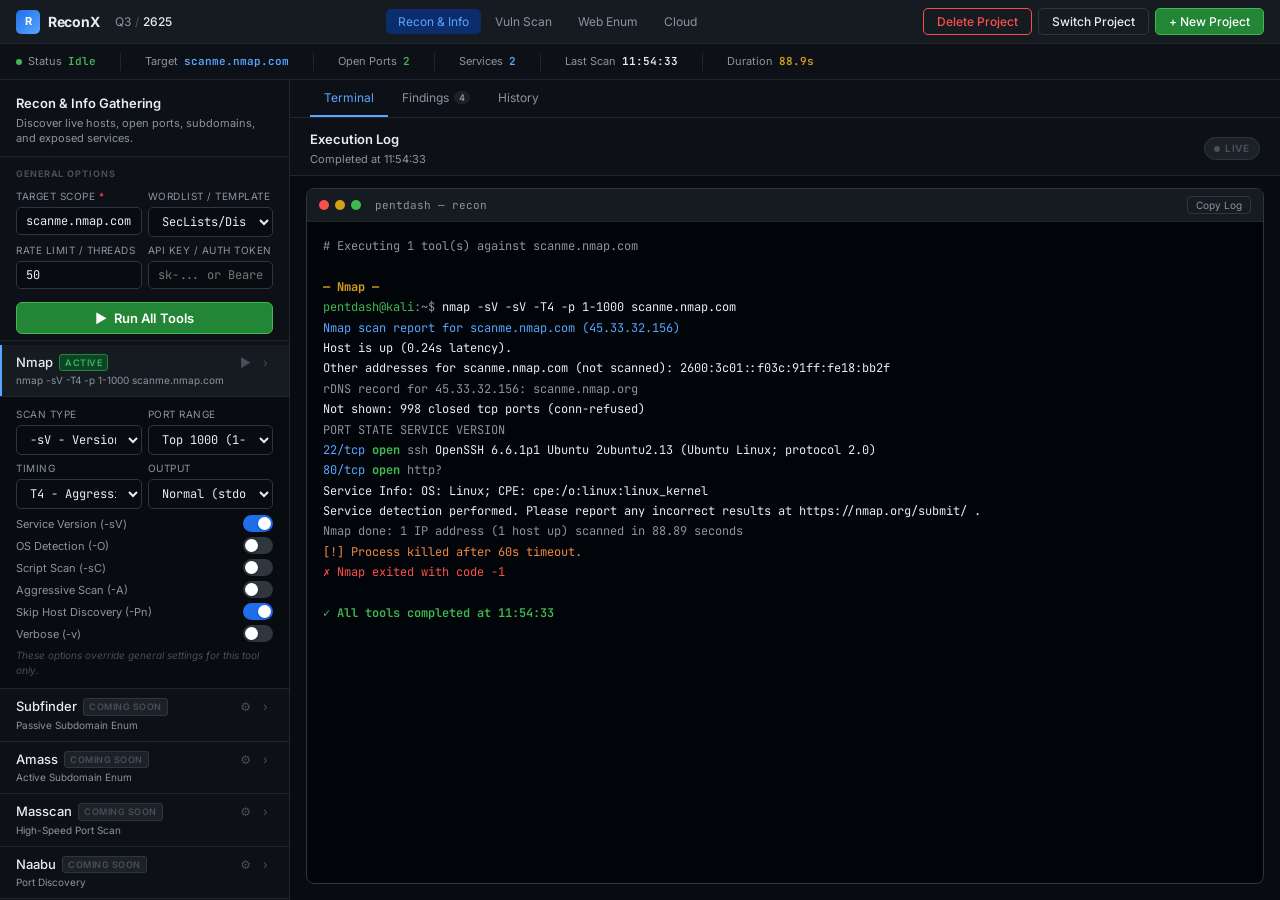
==== commit 761650a7: "NEW UI" ====
--- a/frontend/index.html
+++ b/frontend/index.html
@@ -1,360 +1,387 @@
 <!DOCTYPE html>
 <html lang="en">
 <head>
-<meta charset="UTF-8" />
-<meta name="viewport" content="width=device-width, initial-scale=1.0" />
-<title>PentDash — Penetration Testing Dashboard</title>
-<meta name="description" content="Modern penetration testing dashboard for running automated security tools with real-time output." />
-<link href="https://fonts.googleapis.com/css2?family=Inter:wght@400;500;600;700&family=JetBrains+Mono:wght@400;500;600&display=swap" rel="stylesheet" />
+<meta charset="UTF-8"/>
+<meta name="viewport" content="width=device-width, initial-scale=1.0"/>
+<title>ReconX — Recon Dashboard</title>
 <link rel="stylesheet" href="css/style.css" />
 </head>
 <body>
-<div id="app">
-
-  <!-- TOP BAR -->
-  <header id="topbar">
-    <div class="topbar-left">
-      <div class="brand">
-        <svg width="18" height="18" viewBox="0 0 24 24" fill="none" stroke="currentColor" stroke-width="2.5"><path d="M12 22s8-4 8-10V5l-8-3-8 3v7c0 6 8 10 8 10z"/></svg>
-        PentDash
-      </div>
-      <div class="topbar-divider"></div>
-      <span class="project-badge" id="project-label">
-        <span class="project-dot"></span>
-        ACME Corp — Q3 2025
-      </span>
-    </div>
-    <div class="topbar-right">
-      <button class="btn-outline" onclick="openModal('modal-project')">Switch Project</button>
-      <button class="btn-primary" onclick="openModal('modal-project')">+ New Project</button>
-    </div>
-  </header>
-
-  <div id="body-row">
-
-    <!-- SIDEBAR -->
-    <nav id="sidebar">
-      <div class="nav-section-label">Tools</div>
-
-      <div class="nav-item" data-view="recon" onclick="setView(this,'recon')">
-        <svg width="15" height="15" viewBox="0 0 24 24" fill="none" stroke="currentColor" stroke-width="2"><circle cx="11" cy="11" r="8"/><path d="m21 21-4.35-4.35"/></svg>
-        Recon &amp; Info Gathering
-      </div>
-      <div class="nav-item" data-view="dir" onclick="setView(this,'dir')">
-        <svg width="15" height="15" viewBox="0 0 24 24" fill="none" stroke="currentColor" stroke-width="2"><path d="M22 19a2 2 0 0 1-2 2H4a2 2 0 0 1-2-2V5a2 2 0 0 1 2-2h5l2 3h9a2 2 0 0 1 2 2z"/><line x1="12" y1="11" x2="12" y2="17"/><line x1="9" y1="14" x2="15" y2="14"/></svg>
-        Directory &amp; Brute-Force
-      </div>
-      <div class="nav-item" data-view="vuln" onclick="setView(this,'vuln')">
-        <svg width="15" height="15" viewBox="0 0 24 24" fill="none" stroke="currentColor" stroke-width="2"><path d="M12 22s8-4 8-10V5l-8-3-8 3v7c0 6 8 10 8 10z"/><line x1="12" y1="8" x2="12" y2="12"/><line x1="12" y1="16" x2="12.01" y2="16"/></svg>
-        Vulnerability Scanning
-      </div>
-      <div class="nav-item" data-view="webapp" onclick="setView(this,'webapp')">
-        <svg width="15" height="15" viewBox="0 0 24 24" fill="none" stroke="currentColor" stroke-width="2"><circle cx="12" cy="12" r="10"/><path d="M9.09 9a3 3 0 0 1 5.83 1c0 2-3 3-3 3"/><line x1="12" y1="17" x2="12.01" y2="17"/></svg>
-        Web App Exploitation
-      </div>
-      <div class="nav-item" data-view="exploit" onclick="setView(this,'exploit')">
-        <svg width="15" height="15" viewBox="0 0 24 24" fill="none" stroke="currentColor" stroke-width="2"><polyline points="4 17 10 11 4 5"/><line x1="12" y1="19" x2="20" y2="19"/></svg>
-        Exploit Frameworks
-      </div>
-      <div class="nav-item" data-view="cred" onclick="setView(this,'cred')">
-        <svg width="15" height="15" viewBox="0 0 24 24" fill="none" stroke="currentColor" stroke-width="2"><rect x="3" y="11" width="18" height="11" rx="2"/><path d="M7 11V7a5 5 0 0 1 10 0v4"/></svg>
-        Password &amp; Credential
-      </div>
-      <div class="nav-item" data-view="wifi" onclick="setView(this,'wifi')">
-        <svg width="15" height="15" viewBox="0 0 24 24" fill="none" stroke="currentColor" stroke-width="2"><path d="M5 12.55a11 11 0 0 1 14.08 0"/><path d="M1.42 9a16 16 0 0 1 21.16 0"/><path d="M8.53 16.11a6 6 0 0 1 6.95 0"/><line x1="12" y1="20" x2="12.01" y2="20"/></svg>
-        Wireless &amp; Sniffing
-      </div>
-      <div class="nav-item" data-view="code" onclick="setView(this,'code')">
-        <svg width="15" height="15" viewBox="0 0 24 24" fill="none" stroke="currentColor" stroke-width="2"><polyline points="16 18 22 12 16 6"/><polyline points="8 6 2 12 8 18"/></svg>
-        Code &amp; Secret Analysis
-      </div>
-      <div class="nav-item" data-view="ai" onclick="setView(this,'ai')">
-        <svg width="15" height="15" viewBox="0 0 24 24" fill="none" stroke="currentColor" stroke-width="2"><rect x="2" y="3" width="20" height="14" rx="2"/><path d="M8 21h8m-4-4v4"/></svg>
-        AI Attack Agents
-      </div>
-
-      <div class="nav-divider"></div>
-
-      <div class="nav-item" data-view="results" onclick="setView(this,'results')">
-        <svg width="15" height="15" viewBox="0 0 24 24" fill="none" stroke="currentColor" stroke-width="2"><line x1="18" y1="20" x2="18" y2="10"/><line x1="12" y1="20" x2="12" y2="4"/><line x1="6" y1="20" x2="6" y2="14"/></svg>
-        Results
-      </div>
-      <div class="nav-item" data-view="workflows" onclick="setView(this,'workflows')">
-        <svg width="15" height="15" viewBox="0 0 24 24" fill="none" stroke="currentColor" stroke-width="2"><circle cx="18" cy="18" r="3"/><circle cx="6" cy="6" r="3"/><path d="M6 21V9a9 9 0 0 0 9 9"/></svg>
-        Workflows
-      </div>
-      <div class="nav-item" data-view="health" onclick="setView(this,'health')">
-        <svg width="15" height="15" viewBox="0 0 24 24" fill="none" stroke="currentColor" stroke-width="2"><polyline points="22 12 18 12 15 21 9 3 6 12 2 12"/></svg>
-        Health Check
-      </div>
-
-      <div class="nav-divider"></div>
-      <div class="nav-item active" data-view="dashboard" onclick="setView(this,'dashboard')">
-        <svg width="15" height="15" viewBox="0 0 24 24" fill="none" stroke="currentColor" stroke-width="2"><rect x="3" y="3" width="7" height="7"/><rect x="14" y="3" width="7" height="7"/><rect x="3" y="14" width="7" height="7"/><rect x="14" y="14" width="7" height="7"/></svg>
-        Dashboard
-      </div>
-    </nav>
-
-    <!-- MAIN CONTENT -->
-    <main id="main">
-
-      <!-- ── DASHBOARD ── -->
-      <div id="view-dashboard" class="view active">
-        <div class="view-title">Dashboard</div>
-        <div class="view-sub">ACME Corp — Q3 Penetration Test · Started 2025-09-01</div>
-
-        <div class="api-bar">
-          <div class="api-dot"></div>
-          Backend: <strong style="color:var(--text)">http://localhost:5000</strong> &nbsp;·&nbsp; POST /api/run/cluster &nbsp;·&nbsp; GET /api/health
-        </div>
-
-        <div class="stat-grid">
-          <div class="stat-card c1">
-            <div class="stat-val">47</div>
-            <div class="stat-label">Total Scans Run</div>
-            <div class="stat-icon"><svg width="32" height="32" viewBox="0 0 24 24" fill="none" stroke="currentColor" stroke-width="1.5"><circle cx="11" cy="11" r="8"/><path d="m21 21-4.35-4.35"/></svg></div>
-          </div>
-          <div class="stat-card c2">
-            <div class="stat-val">1,284</div>
-            <div class="stat-label">Total Findings</div>
-            <div class="stat-icon"><svg width="32" height="32" viewBox="0 0 24 24" fill="none" stroke="currentColor" stroke-width="1.5"><circle cx="12" cy="12" r="10"/><line x1="12" y1="8" x2="12" y2="12"/><line x1="12" y1="16" x2="12.01" y2="16"/></svg></div>
-          </div>
-          <div class="stat-card c3">
-            <div class="stat-val">9</div>
-            <div class="stat-label">Critical / High</div>
-            <div class="stat-icon"><svg width="32" height="32" viewBox="0 0 24 24" fill="none" stroke="currentColor" stroke-width="1.5"><path d="M12 22s8-4 8-10V5l-8-3-8 3v7c0 6 8 10 8 10z"/></svg></div>
-          </div>
-          <div class="stat-card c4">
-            <div class="stat-val">5</div>
-            <div class="stat-label">Workflows Saved</div>
-            <div class="stat-icon"><svg width="32" height="32" viewBox="0 0 24 24" fill="none" stroke="currentColor" stroke-width="1.5"><circle cx="18" cy="18" r="3"/><circle cx="6" cy="6" r="3"/><path d="M6 21V9a9 9 0 0 0 9 9"/></svg></div>
-          </div>
-        </div>
-
-        <div class="section-title">Recent Scans</div>
-        <div class="table-wrap">
-          <table>
-            <thead><tr>
-              <th>Tool</th><th>Category</th><th>Status</th><th>Started</th><th>Findings</th><th>Duration</th>
-            </tr></thead>
-            <tbody>
-              <tr>
-                <td><span class="tool-tag">nmap</span> TCP Fast Scan</td>
-                <td style="color:var(--text-dim)">Recon &amp; Info Gathering</td>
-                <td><span class="status-dot"><span class="dot dot-green"></span> Completed</span></td>
-                <td style="color:var(--text-dim)">09:14 AM</td><td>12</td><td style="color:var(--text-dim)">0m 29s</td>
-              </tr>
-              <tr>
-                <td><span class="tool-tag">nuclei</span> CVE Templates</td>
-                <td style="color:var(--text-dim)">Vulnerability Scanning</td>
-                <td><span class="status-dot"><span class="dot dot-red"></span> Failed</span></td>
-                <td style="color:var(--text-dim)">08:55 AM</td><td>0</td><td style="color:var(--text-dim)">0m 08s</td>
-              </tr>
-              <tr>
-                <td><span class="tool-tag">ffuf</span> Common Paths</td>
-                <td style="color:var(--text-dim)">Directory &amp; Brute-Force</td>
-                <td><span class="status-dot"><span class="dot dot-blue"></span> Running</span></td>
-                <td style="color:var(--text-dim)">09:22 AM</td><td>—</td><td style="color:var(--text-dim)">Running…</td>
-              </tr>
-              <tr>
-                <td><span class="tool-tag">subfinder</span> Passive Enum</td>
-                <td style="color:var(--text-dim)">Recon &amp; Info Gathering</td>
-                <td><span class="status-dot"><span class="dot dot-green"></span> Completed</span></td>
-                <td style="color:var(--text-dim)">07:30 AM</td><td>45</td><td style="color:var(--text-dim)">1m 17s</td>
-              </tr>
-            </tbody>
-          </table>
-        </div>
-
-        <div class="dash-actions">
-          <button class="btn-primary" onclick="setViewById('recon')">▶ Run New Scan</button>
-          <button class="btn-outline" onclick="setViewById('results')">View All Results</button>
-        </div>
-      </div>
-
-      <!-- ── CLUSTER VIEW (split panel) ── -->
-      <div id="cluster-view">
-        <!-- LEFT PANEL -->
-        <div class="cp-left" id="cp-left">
-
-          <!-- Sticky header -->
-          <div class="cp-sticky-header">
-            <div class="cp-title" id="cv-title">Recon &amp; Info Gathering</div>
-            <div class="cp-desc" id="cv-desc">Discover live hosts, open ports, subdomains, and exposed services.</div>
-
-            <div class="section-label-sm">General Options</div>
-            <div class="params-grid">
-              <div class="param-group">
-                <label>Target Scope <span class="req">*</span></label>
-                <input type="text" id="cv-target" value="scanme.nmap.com" placeholder="192.168.1.0/24 or domain.com" oninput="updatePreviews()" />
-              </div>
-              <div class="param-group">
-                <label>Wordlist / Template</label>
-                <select id="cv-wordlist" onchange="updatePreviews()">
-                  <option>SecLists/Discovery/DNS/subdomains-top1mil-20000.txt</option>
-                  <option>SecLists/Discovery/Web-Content/common.txt</option>
-                  <option>SecLists/Passwords/rockyou-75.txt</option>
-                  <option>Custom (specify below)</option>
-                </select>
-              </div>
-              <div class="param-group">
-                <label>Rate Limit / Threads</label>
-                <input type="number" id="cv-threads" value="50" min="1" max="500" oninput="updatePreviews()" />
-              </div>
-              <div class="param-group">
-                <label>API Key / Auth Token</label>
-                <input type="password" id="cv-apikey" placeholder="sk-… or Bearer token" />
-              </div>
-            </div>
-
-            <button class="btn-run" id="cv-run-btn" onclick="runCluster()">
-              <svg width="14" height="14" viewBox="0 0 24 24" fill="currentColor"><polygon points="5 3 19 12 5 21 5 3"/></svg>
-              Run All Tools
-            </button>
-          </div>
-
-          <!-- Accordion tool list -->
-          <div class="cp-accordion" id="cv-tool-list"></div>
-        </div>
-
-        <!-- RIGHT PANEL -->
-        <div class="cp-right" id="cp-right">
-          <div class="cp-right-sticky">
-            <div class="cp-right-header">
-              <div>
-                <div class="cp-right-title" id="cp-right-title">Command Preview</div>
-                <div class="cp-right-sub" id="cp-right-sub">Commands update as you fill in the fields</div>
-              </div>
-              <div class="cp-right-badge" id="cp-right-badge">PREVIEW</div>
-            </div>
-          </div>
-
-          <!-- Preview cards (shown before run) -->
-          <div class="cp-preview-area" id="cp-preview-area"></div>
-
-          <!-- Terminal log (shown after run) -->
-          <div class="cp-terminal" id="cp-terminal" style="display:none">
-            <div class="terminal-bar">
-              <div class="terminal-dots">
-                <span class="tdot tdot-red"></span>
-                <span class="tdot tdot-yellow"></span>
-                <span class="tdot tdot-green"></span>
-              </div>
-              <span class="terminal-title" id="terminal-title">pentdash — bash</span>
-            </div>
-            <div class="terminal-body" id="terminal-body"></div>
-          </div>
-        </div>
-      </div>
-
-      <!-- ── RESULTS ── -->
-      <div id="view-results" class="view">
-        <div class="view-header-row">
+
+<!-- ── TOP NAV ── -->
+<div class="topnav">
+  <div class="topnav-left">
+    <div class="logo">
+      <div class="logo-icon">R</div>
+      ReconX
+    </div>
+    <div class="breadcrumb">
+      <span>Q3</span>
+      <span class="sep">/</span>
+      <span class="current">2625</span>
+    </div>
+  </div>
+  <div class="topnav-center">
+    <button class="tab active" onclick="switchTab(this,'recon')">Recon &amp; Info</button>
+    <button class="tab" onclick="switchTab(this,'vuln')">Vuln Scan</button>
+    <button class="tab" onclick="switchTab(this,'web')">Web Enum</button>
+    <button class="tab" onclick="switchTab(this,'cloud')">Cloud</button>
+  </div>
+  <div class="topnav-right">
+    <button class="btn btn-danger" onclick="openModal('deleteModal')">Delete Project</button>
+    <button class="btn btn-ghost" onclick="openModal('switchModal')">Switch Project</button>
+    <button class="btn btn-primary" onclick="openModal('newModal')">+ New Project</button>
+  </div>
+</div>
+
+<!-- ── STAT BAR ── -->
+<div class="stat-bar">
+  <div class="stat-item">
+    <div class="stat-dot green" id="scanStatusDot"></div>
+    <span class="stat-label">Status</span>
+    <span class="stat-val green" id="scanStatusVal">Idle</span>
+  </div>
+  <div class="stat-bar-sep"></div>
+  <div class="stat-item">
+    <span class="stat-label">Target</span>
+    <span class="stat-val blue" id="statTarget">scanme.nmap.com</span>
+  </div>
+  <div class="stat-bar-sep"></div>
+  <div class="stat-item">
+    <span class="stat-label">Open Ports</span>
+    <span class="stat-val green" id="statPorts">2</span>
+  </div>
+  <div class="stat-bar-sep"></div>
+  <div class="stat-item">
+    <span class="stat-label">Services</span>
+    <span class="stat-val blue" id="statServices">2</span>
+  </div>
+  <div class="stat-bar-sep"></div>
+  <div class="stat-item">
+    <span class="stat-label">Last Scan</span>
+    <span class="stat-val" id="statLastScan">11:54:33</span>
+  </div>
+  <div class="stat-bar-sep"></div>
+  <div class="stat-item">
+    <span class="stat-label">Duration</span>
+    <span class="stat-val amber" id="statDuration">88.9s</span>
+  </div>
+</div>
+
+<!-- ── MAIN ── -->
+<div class="main">
+
+  <!-- ── LEFT PANEL ── -->
+  <div class="left-panel">
+    <div class="panel-header">
+      <h2>Recon &amp; Info Gathering</h2>
+      <p>Discover live hosts, open ports, subdomains, and exposed services.</p>
+    </div>
+    <div class="left-panel-scroll">
+
+      <div class="section-label">General Options</div>
+
+      <div class="form-row">
+        <div class="form-group">
+          <label class="form-label">Target Scope <span class="req">*</span></label>
+          <input class="inp" id="targetScope" type="text" value="scanme.nmap.com" placeholder="host / CIDR / URL"/>
+        </div>
+        <div class="form-group">
+          <label class="form-label">Wordlist / Template</label>
+          <select class="inp">
+            <option>SecLists/Discovery/I...</option>
+            <option>SecLists/Discovery/Web</option>
+            <option>Custom Wordlist</option>
+          </select>
+        </div>
+      </div>
+
+      <div class="form-row">
+        <div class="form-group">
+          <label class="form-label">Rate Limit / Threads</label>
+          <input class="inp" type="number" value="50"/>
+        </div>
+        <div class="form-group">
+          <label class="form-label">API Key / Auth Token</label>
+          <input class="inp" type="text" placeholder="sk-... or Bearer token"/>
+        </div>
+      </div>
+
+      <button class="run-btn" id="runBtn" onclick="runAllTools()">
+        <span class="spinner"></span>
+        <span class="run-icon">▶</span>
+        <span id="runBtnTxt">Run All Tools</span>
+      </button>
+
+      <div class="divider"></div>
+
+      <!-- NMAP active -->
+      <div class="tool-item active" onclick="toggleExpand()">
+        <div class="tool-row">
+          <div class="tool-name-row">
+            <span class="tool-name">Nmap</span>
+            <span class="badge b-active" id="nmapBadge">active</span>
+          </div>
+          <div class="tool-actions">
+            <button class="icon-btn" title="Run only Nmap" onclick="event.stopPropagation(); runOnlyNmap()" title="Run">▶</button>
+            <button class="icon-btn" onclick="event.stopPropagation(); toggleExpand()">›</button>
+          </div>
+        </div>
+        <div class="tool-desc" id="nmapPreview">nmap -sV -T4 -p 1-1000 scanme.nmap.com</div>
+      </div>
+      <div id="nmapExpand" class="tool-expanded">
+        <div class="sub-row">
+          <div class="form-group">
+            <label class="form-label">Scan Type</label>
+            <select class="inp" id="nmapType" onchange="updatePreview()">
+              <option>-sV - Version Detec...</option>
+              <option>-sS - SYN Scan</option>
+              <option>-sT - TCP Connect</option>
+              <option>-sU - UDP Scan</option>
+            </select>
+          </div>
+          <div class="form-group">
+            <label class="form-label">Port Range</label>
+            <select class="inp" id="nmapPortsPreset" onchange="handlePortPreset()">
+              <option value="1-1000">Top 1000 (1-1000)</option>
+              <option value="-F">Fast (Top 100)</option>
+              <option value="-p-">All Ports (1-65535)</option>
+              <option value="80,443,8080,8443">Web Ports</option>
+              <option value="custom">Custom...</option>
+            </select>
+            <input class="inp" id="nmapPorts" type="text" value="1-1000" oninput="updatePreview()" style="display:none; margin-top:8px;" placeholder="e.g. 1-1000, 80,443"/>
+          </div>
+        </div>
+        <div class="sub-row">
+          <div class="form-group">
+            <label class="form-label">Timing</label>
+            <select class="inp" id="nmapTiming" onchange="updatePreview()">
+              <option>T4 - Aggressive</option>
+              <option>T1 - Sneaky</option>
+              <option>T2 - Polite</option>
+              <option>T3 - Normal</option>
+              <option>T5 - Insane</option>
+            </select>
+          </div>
+          <div class="form-group">
+            <label class="form-label">Output</label>
+            <select class="inp">
+              <option>Normal (stdout)</option>
+              <option>XML</option>
+              <option>Grepable</option>
+            </select>
+          </div>
+        </div>
+        <div class="toggle-row">
+          <span class="toggle-lbl">Service Version (-sV)</span>
+          <button id="tog_sV" class="toggle on" onclick="this.classList.toggle('on'); updatePreview()"></button>
+        </div>
+        <div class="toggle-row">
+          <span class="toggle-lbl">OS Detection (-O)</span>
+          <button id="tog_O" class="toggle" onclick="this.classList.toggle('on'); updatePreview()"></button>
+        </div>
+        <div class="toggle-row">
+          <span class="toggle-lbl">Script Scan (-sC)</span>
+          <button id="tog_sC" class="toggle" onclick="this.classList.toggle('on'); updatePreview()"></button>
+        </div>
+        <div class="toggle-row">
+          <span class="toggle-lbl">Aggressive Scan (-A)</span>
+          <button id="tog_A" class="toggle" onclick="this.classList.toggle('on'); updatePreview()"></button>
+        </div>
+        <div class="toggle-row">
+          <span class="toggle-lbl">Skip Host Discovery (-Pn)</span>
+          <button id="tog_Pn" class="toggle on" onclick="this.classList.toggle('on'); updatePreview()"></button>
+        </div>
+        <div class="toggle-row">
+          <span class="toggle-lbl">Verbose (-v)</span>
+          <button id="tog_v" class="toggle" onclick="this.classList.toggle('on'); updatePreview()"></button>
+        </div>
+        <p class="expand-note">These options override general settings for this tool only.</p>
+      </div>
+
+      <!-- other tools -->
+      <div class="tool-item"><div class="tool-row"><div class="tool-name-row"><span class="tool-name">Subfinder</span><span class="badge b-soon">coming soon</span></div><div class="tool-actions"><button class="icon-btn">⚙</button><button class="icon-btn">›</button></div></div><div class="tool-desc">Passive Subdomain Enum</div></div>
+      <div class="tool-item"><div class="tool-row"><div class="tool-name-row"><span class="tool-name">Amass</span><span class="badge b-soon">coming soon</span></div><div class="tool-actions"><button class="icon-btn">⚙</button><button class="icon-btn">›</button></div></div><div class="tool-desc">Active Subdomain Enum</div></div>
+      <div class="tool-item"><div class="tool-row"><div class="tool-name-row"><span class="tool-name">Masscan</span><span class="badge b-soon">coming soon</span></div><div class="tool-actions"><button class="icon-btn">⚙</button><button class="icon-btn">›</button></div></div><div class="tool-desc">High-Speed Port Scan</div></div>
+      <div class="tool-item"><div class="tool-row"><div class="tool-name-row"><span class="tool-name">Naabu</span><span class="badge b-soon">coming soon</span></div><div class="tool-actions"><button class="icon-btn">⚙</button><button class="icon-btn">›</button></div></div><div class="tool-desc">Port Discovery</div></div>
+      <div class="tool-item"><div class="tool-row"><div class="tool-name-row"><span class="tool-name">theHarvester</span><span class="badge b-soon">coming soon</span></div><div class="tool-actions"><button class="icon-btn">⚙</button><button class="icon-btn">›</button></div></div><div class="tool-desc">OSINT Gathering</div></div>
+      <div class="tool-item"><div class="tool-row"><div class="tool-name-row"><span class="tool-name">Shodan CLI</span><span class="badge b-soon">coming soon</span></div><div class="tool-actions"><button class="icon-btn">⚙</button><button class="icon-btn">›</button></div></div><div class="tool-desc">Host Lookup via Shodan</div></div>
+
+    </div><!-- /scroll -->
+  </div><!-- /left-panel -->
+
+  <!-- ── RIGHT PANEL ── -->
+  <div class="right-panel">
+
+    <div class="right-tabs">
+      <button class="rtab active" id="tab-terminal" onclick="switchRTab('terminal', this)">Terminal</button>
+      <button class="rtab" id="tab-findings" onclick="switchRTab('findings', this)">
+        Findings <span class="rtab-count" id="findingsCount">4</span>
+      </button>
+      <button class="rtab" id="tab-history" onclick="switchRTab('history', this)">History</button>
+    </div>
+
+    <div class="right-header">
+      <div class="exec-info">
+        <div class="exec-title">Execution Log</div>
+        <div class="exec-time" id="execTime">Completed at 11:54:33</div>
+      </div>
+      <div class="live-pill idle" id="livePill">
+        <div class="live-dot"></div>
+        LIVE
+      </div>
+    </div>
+
+    <!-- TERMINAL TAB -->
+    <div id="view-terminal" style="flex:1;display:flex;flex-direction:column;overflow:hidden;">
+      <div class="terminal-wrap">
+        <div class="terminal-window">
+          <div class="terminal-bar">
+            <div class="tdot tdot-r"></div>
+            <div class="tdot tdot-y"></div>
+            <div class="tdot tdot-g"></div>
+            <span class="t-title" id="termTitle">pentdash — recon</span>
+            <button class="t-copy-btn" onclick="copyLog()">Copy Log</button>
+          </div>
+          <div class="terminal-body" id="termBody"></div>
+        </div>
+      </div>
+    </div>
+
+    <!-- FINDINGS TAB -->
+    <div id="view-findings" class="findings-panel">
+      <div class="finding-card open-port">
+        <div class="finding-header">
           <div>
-            <div class="view-title">Results</div>
-            <div class="view-sub">All findings across the active project</div>
-          </div>
-          <button class="btn-outline" onclick="exportCSV()">↓ Export CSV</button>
-        </div>
-
-        <div class="search-wrap">
-          <svg width="14" height="14" viewBox="0 0 24 24" fill="none" stroke="currentColor" stroke-width="2"><circle cx="11" cy="11" r="8"/><path d="m21 21-4.35-4.35"/></svg>
-          <input type="text" id="results-search" placeholder="Search findings…" oninput="filterFindings()">
-        </div>
-
-        <div class="filter-bar">
-          <button class="filter-btn active" onclick="setFilter(this,'All')">All</button>
-          <button class="filter-btn" onclick="setFilter(this,'Recon & Info Gathering')">Recon</button>
-          <button class="filter-btn" onclick="setFilter(this,'Directory & Brute-Force')">Dir Brute-Force</button>
-          <button class="filter-btn" onclick="setFilter(this,'Vulnerability Scanning')">Vuln Scan</button>
-          <button class="filter-btn" onclick="setFilter(this,'Web App Exploitation')">Web App</button>
-          <button class="filter-btn" onclick="setFilter(this,'Password & Credential')">Credentials</button>
-        </div>
-
-        <div id="findings-list"></div>
-      </div>
-
-      <!-- ── WORKFLOWS ── -->
-      <div id="view-workflows" class="view">
-        <div class="view-header-row">
+            <div class="finding-title">22/tcp — SSH Open</div>
+            <div class="finding-meta">OpenSSH 6.6.1p1 Ubuntu 2ubuntu2.13 · 45.33.32.156</div>
+          </div>
+          <span class="finding-badge fb-open">Open Port</span>
+        </div>
+      </div>
+      <div class="finding-card open-port">
+        <div class="finding-header">
           <div>
-            <div class="view-title">Workflows</div>
-            <div class="view-sub">Build and schedule multi-cluster scan sequences</div>
-          </div>
-          <div style="display:flex;gap:8px">
-            <button class="btn-outline">Import JSON</button>
-            <button class="btn-primary" onclick="openModal('modal-workflow')">+ New Workflow</button>
-          </div>
-        </div>
-        <div class="wf-grid" id="wf-grid"></div>
-      </div>
-
-      <!-- ── HEALTH CHECK ── -->
-      <div id="view-health" class="view">
-        <div class="view-header-row">
+            <div class="finding-title">80/tcp — HTTP Open</div>
+            <div class="finding-meta">Apache httpd 2.4.7 · 45.33.32.156</div>
+          </div>
+          <span class="finding-badge fb-open">Open Port</span>
+        </div>
+      </div>
+      <div class="finding-card info-host">
+        <div class="finding-header">
           <div>
-            <div class="view-title">Tool Health Check</div>
-            <div class="view-sub" id="health-summary">Checking tools…</div>
-          </div>
-          <button class="btn-outline" onclick="runHealthCheck()">↺ Re-check All</button>
-        </div>
-        <div class="table-wrap">
-          <table>
-            <thead><tr>
-              <th>Tool</th><th>Cluster</th><th>Status</th><th>Version</th><th>Install Command</th>
-            </tr></thead>
-            <tbody id="health-tbody"></tbody>
-          </table>
-        </div>
-      </div>
-
-    </main>
-  </div>
-
-  <!-- ── MODALS ── -->
-  <div class="modal-overlay" id="modal-project">
-    <div class="modal">
-      <div class="modal-title">New / Switch Project</div>
-      <div class="form-group">
-        <label>Project Name</label>
-        <input type="text" id="modal-proj-name" placeholder="e.g. ACME Corp — Q4" />
-      </div>
-      <div class="form-group">
-        <label>Client / Engagement</label>
-        <input type="text" id="modal-proj-client" placeholder="Client name or engagement ID" />
-      </div>
-      <div class="modal-footer">
-        <button class="btn-save" onclick="createProject()">Save Project</button>
-        <button class="btn-cancel" onclick="closeModal('modal-project')">Cancel</button>
-      </div>
-    </div>
-  </div>
-
-  <div class="modal-overlay" id="modal-workflow">
-    <div class="modal">
-      <div class="modal-title">New Workflow</div>
-      <div class="form-group">
-        <label>Workflow Name</label>
-        <input type="text" placeholder="e.g. Full Recon → Vuln Scan" />
-      </div>
-      <div class="form-group">
-        <label>Cluster Steps (drag to reorder)</label>
-        <div class="wf-step-builder" id="wf-step-builder"></div>
-      </div>
-      <div class="modal-footer">
-        <button class="btn-save" onclick="saveWorkflow()">Save Template</button>
-        <button class="btn-cancel" onclick="closeModal('modal-workflow')">Cancel</button>
-      </div>
-    </div>
-  </div>
-
-  <!-- TOAST -->
-  <div id="toast">
-    <div class="toast-title" id="toast-title">Success</div>
-    <div class="toast-desc" id="toast-desc"></div>
-  </div>
-
-</div>
+            <div class="finding-title">Host Identified</div>
+            <div class="finding-meta">scanme.nmap.com → 45.33.32.156 · rDNS: scanme.nmap.org</div>
+          </div>
+          <span class="finding-badge fb-info">Host Info</span>
+        </div>
+      </div>
+      <div class="finding-card warn-port">
+        <div class="finding-header">
+          <div>
+            <div class="finding-title">OS Fingerprint</div>
+            <div class="finding-meta">Linux · CPE: cpe:/o:linux:linux_kernel</div>
+          </div>
+          <span class="finding-badge fb-warn">OS Info</span>
+        </div>
+      </div>
+    </div>
+
+    <!-- HISTORY TAB -->
+    <div id="view-history" class="history-panel">
+      <div class="h-row">
+        <div class="h-icon s">✓</div>
+        <div>
+          <div class="h-target">scanme.nmap.com</div>
+          <div class="h-detail">Nmap · 2 open ports · 88.9s</div>
+        </div>
+        <div class="h-time">Today 11:54</div>
+      </div>
+      <div class="h-row">
+        <div class="h-icon s">✓</div>
+        <div>
+          <div class="h-target">192.168.1.0/24</div>
+          <div class="h-detail">Nmap · 12 open ports · 142s</div>
+        </div>
+        <div class="h-time">Yesterday 09:22</div>
+      </div>
+      <div class="h-row">
+        <div class="h-icon e">✗</div>
+        <div>
+          <div class="h-target">testphp.vulnweb.com</div>
+          <div class="h-detail">Nmap · Timeout after 60s</div>
+        </div>
+        <div class="h-time">Jun 8 · 14:07</div>
+      </div>
+      <div class="h-row">
+        <div class="h-icon s">✓</div>
+        <div>
+          <div class="h-target">demo.ine.com</div>
+          <div class="h-detail">Nmap · 5 open ports · 37.2s</div>
+        </div>
+        <div class="h-time">Jun 7 · 18:45</div>
+      </div>
+    </div>
+
+  </div><!-- /right-panel -->
+</div><!-- /main -->
+
+<!-- ── DELETE MODAL ── -->
+<div class="overlay" id="deleteModal">
+  <div class="modal">
+    <h3>Delete Project</h3>
+    <div class="modal-warn">⚠ This action is permanent and cannot be undone.</div>
+    <p>All scan data, findings, and history for <strong style="color:var(--text)">Q3 / 2625</strong> will be permanently removed.</p>
+    <div class="modal-actions">
+      <button class="btn btn-ghost" onclick="closeModal('deleteModal')">Cancel</button>
+      <button class="btn btn-danger" onclick="confirmDelete()">Delete Project</button>
+    </div>
+  </div>
+</div>
+
+<!-- ── SWITCH MODAL ── -->
+<div class="overlay" id="switchModal">
+  <div class="modal">
+    <h3>Switch Project</h3>
+    <p>Select a project to switch to, or create a new one.</p>
+    <div style="display:flex;flex-direction:column;gap:6px;margin-bottom:16px;">
+      <div style="background:var(--bg4);border:1px solid var(--blue-d);border-radius:6px;padding:9px 12px;font-size:12px;color:var(--blue);cursor:pointer;">Q3 / 2625 <span style="font-size:10px;color:var(--muted);margin-left:6px;">(current)</span></div>
+      <div style="background:var(--bg);border:1px solid var(--border2);border-radius:6px;padding:9px 12px;font-size:12px;color:var(--text);cursor:pointer;" onclick="toast('Switched to Q2/1841','blue')">Q2 / 1841</div>
+      <div style="background:var(--bg);border:1px solid var(--border2);border-radius:6px;padding:9px 12px;font-size:12px;color:var(--text);cursor:pointer;" onclick="toast('Switched to Labs/Dev','blue')">Labs / Dev</div>
+    </div>
+    <div class="modal-actions">
+      <button class="btn btn-ghost" onclick="closeModal('switchModal')">Cancel</button>
+    </div>
+  </div>
+</div>
+
+<!-- ── NEW PROJECT MODAL ── -->
+<div class="overlay" id="newModal">
+  <div class="modal">
+    <h3>New Project</h3>
+    <p>Create a new reconnaissance project to organize your targets and scans.</p>
+    <div class="form-group" style="padding:0;margin-bottom:8px;">
+      <label class="form-label">Project Name</label>
+      <input class="inp" type="text" placeholder="e.g. Bug Bounty · H1" id="newProjectName"/>
+    </div>
+    <div class="form-group" style="padding:0;margin-bottom:16px;">
+      <label class="form-label">Initial Target</label>
+      <input class="inp" type="text" placeholder="domain.com or 10.0.0.0/24" id="newProjectTarget"/>
+    </div>
+    <div class="modal-actions">
+      <button class="btn btn-ghost" onclick="closeModal('newModal')">Cancel</button>
+      <button class="btn btn-primary" onclick="confirmNew()">Create Project</button>
+    </div>
+  </div>
+</div>
+
+<!-- TOAST -->
+<div class="toast" id="toast">
+  <div class="toast-dot" id="toastDot"></div>
+  <span id="toastMsg"></span>
+</div>
+
 <script src="js/app.js"></script>
 </body>
 </html>
--- a/frontend/css/style.css
+++ b/frontend/css/style.css
@@ -1,547 +1,565 @@
-/* ═══════════════════════════════════════════
-   DESIGN TOKENS
-═══════════════════════════════════════════ */
+@import url('https://fonts.googleapis.com/css2?family=Inter:wght@300;400;500;600;700&family=JetBrains+Mono:wght@400;500&display=swap');
+
 :root {
-  --bg:          #0d1117;
-  --bg-surface:  #161b22;
-  --bg-card:     #1c2128;
-  --bg-hover:    #21262d;
-  --border:      #21262d;
-  --border-hi:   #30363d;
-
-  --accent:      #2563eb;
-  --accent-dim:  rgba(37,99,235,.15);
-  --accent-glow: rgba(37,99,235,.25);
-  --accent-hover:#1d4ed8;
-
-  --green:   #22c55e;
-  --red:     #ef4444;
-  --orange:  #f97316;
-  --yellow:  #eab308;
-  --blue:    #3b82f6;
-  --purple:  #a78bfa;
-  --cyan:    #22d3ee;
-
-  --text:      #e2e8f0;
-  --text-dim:  #94a3b8;
-  --text-faint:#64748b;
-
-  --mono: 'JetBrains Mono', monospace;
-  --sans: 'Inter', sans-serif;
-  --sidebar-w: 220px;
-  --topbar-h:  48px;
-  --radius: 8px;
-}
-
-*, *::before, *::after { box-sizing: border-box; margin: 0; padding: 0; }
-html, body { height: 100%; overflow: hidden; }
+  --bg:        #080c10;
+  --bg2:       #0d1117;
+  --bg3:       #161b22;
+  --bg4:       #1c2128;
+  --border:    #21262d;
+  --border2:   #30363d;
+  --text:      #e6edf3;
+  --muted:     #8b949e;
+  --faint:     #484f58;
+  --green:     #3fb950;
+  --green-d:   #238636;
+  --green-bg:  #0d4429;
+  --blue:      #58a6ff;
+  --blue-d:    #1f6feb;
+  --blue-bg:   #0c2d6b;
+  --amber:     #d4a017;
+  --amber-bg:  #3d2a00;
+  --red:       #f85149;
+  --red-bg:    #3d1117;
+  --orange:    #f0883e;
+  --purple:    #a371f7;
+  --cyan:      #39d353;
+  --accent:    #58a6ff;
+}
+
+* { margin:0; padding:0; box-sizing:border-box; }
+html, body { height:100%; }
 
 body {
-  font-family: var(--sans);
+  font-family: 'Inter', system-ui, sans-serif;
   background: var(--bg);
   color: var(--text);
-  font-size: 14px;
-  line-height: 1.5;
-}
-
-::-webkit-scrollbar { width: 5px; height: 5px; }
-::-webkit-scrollbar-track { background: transparent; }
-::-webkit-scrollbar-thumb { background: var(--border-hi); border-radius: 3px; }
-::-webkit-scrollbar-thumb:hover { background: var(--text-faint); }
-
-a { color: inherit; text-decoration: none; }
-button { font-family: var(--sans); cursor: pointer; border: none; background: none; color: inherit; transition: all .15s; }
-input, select, textarea {
-  font-family: var(--mono);
-  background: var(--bg);
-  border: 1px solid var(--border-hi);
-  color: var(--text);
-  border-radius: 6px;
-  padding: 7px 11px;
-  font-size: 12px;
-  outline: none;
-  width: 100%;
-  transition: border-color .15s, box-shadow .15s;
-}
-input:focus, select:focus, textarea:focus {
-  border-color: var(--accent);
-  box-shadow: 0 0 0 3px var(--accent-glow);
-}
-select { appearance: none; background-image: url("data:image/svg+xml,%3Csvg width='10' height='6' viewBox='0 0 10 6' xmlns='http://www.w3.org/2000/svg'%3E%3Cpath d='M1 1l4 4 4-4' stroke='%2364748b' stroke-width='1.5' fill='none' stroke-linecap='round'/%3E%3C/svg%3E"); background-repeat: no-repeat; background-position: right 10px center; padding-right: 28px; }
-
-/* ── LAYOUT ── */
-#app { display: flex; flex-direction: column; height: 100vh; }
-
-/* TOPBAR */
-#topbar {
-  height: var(--topbar-h);
-  background: var(--bg-surface);
-  border-bottom: 1px solid var(--border);
-  display: flex; align-items: center; justify-content: space-between;
-  padding: 0 20px;
-  position: fixed; top: 0; left: 0; right: 0; z-index: 100;
-}
-.topbar-left { display: flex; align-items: center; gap: 12px; }
-.topbar-divider { width: 1px; height: 18px; background: var(--border-hi); }
-.brand {
-  display: flex; align-items: center; gap: 8px;
-  font-weight: 700; font-size: 15px; letter-spacing: .2px; color: #fff;
-}
-.brand svg { color: var(--accent); }
-.project-badge {
-  display: flex; align-items: center; gap: 6px;
-  font-family: var(--mono); font-size: 11px; color: var(--text-dim);
-  padding: 3px 10px;
-  background: var(--bg-card);
-  border: 1px solid var(--border);
-  border-radius: 20px;
-}
-.project-dot { width: 6px; height: 6px; border-radius: 50%; background: var(--green); box-shadow: 0 0 6px var(--green); flex-shrink: 0; }
-.topbar-right { display: flex; align-items: center; gap: 8px; }
-.btn-outline {
-  font-size: 12px; font-weight: 500;
-  padding: 5px 14px;
-  border: 1px solid var(--border-hi);
-  border-radius: 6px; color: var(--text-dim);
-}
-.btn-outline:hover { border-color: var(--accent); color: var(--accent); }
-.btn-primary {
-  font-size: 12px; font-weight: 600;
-  padding: 5px 14px;
-  border-radius: 6px;
-  background: var(--accent); color: #fff;
-}
-.btn-primary:hover { background: var(--accent-hover); }
-.btn-primary:active { transform: scale(.98); }
-
-/* BODY ROW */
-#body-row { display: flex; flex: 1; overflow: hidden; margin-top: var(--topbar-h); }
-
-/* SIDEBAR */
-#sidebar {
-  width: var(--sidebar-w);
-  min-width: var(--sidebar-w);
-  background: var(--bg-surface);
-  border-right: 1px solid var(--border);
-  display: flex; flex-direction: column;
-  overflow-y: auto;
-  padding-bottom: 16px;
-}
-.nav-section-label {
-  font-size: 10px; font-weight: 600; letter-spacing: 1.5px;
-  text-transform: uppercase; color: var(--text-faint);
-  padding: 18px 16px 8px;
-}
-.nav-item {
-  display: flex; align-items: center; gap: 10px;
-  padding: 9px 16px;
-  font-size: 12.5px; font-weight: 500; color: var(--text-dim);
-  border-left: 2px solid transparent;
-  cursor: pointer; transition: all .12s;
-  user-select: none;
-}
-.nav-item svg { flex-shrink: 0; opacity: .65; transition: opacity .12s; }
-.nav-item:hover { background: var(--bg-hover); color: var(--text); }
-.nav-item:hover svg { opacity: 1; }
-.nav-item.active {
-  background: rgba(37,99,235,.1);
-  border-left-color: var(--accent);
-  color: #fff;
-}
-.nav-item.active svg { opacity: 1; color: var(--accent); }
-.nav-divider { height: 1px; background: var(--border); margin: 8px 12px; }
-
-/* MAIN */
-#main { flex: 1; overflow-y: auto; position: relative; }
-
-/* VIEWS */
-.view { padding: 28px; max-width: 1200px; display: none; }
-.view.active { display: block; }
-.view-title { font-size: 22px; font-weight: 700; color: #fff; margin-bottom: 4px; }
-.view-sub { font-size: 12px; color: var(--text-dim); margin-bottom: 24px; font-family: var(--mono); }
-.view-header-row { display: flex; justify-content: space-between; align-items: flex-start; margin-bottom: 20px; }
-.view-header-row .view-title { margin-bottom: 4px; }
-.view-header-row .view-sub { margin-bottom: 0; }
-
-/* API BAR */
-.api-bar {
-  background: var(--bg-card); border: 1px solid var(--border);
-  border-radius: var(--radius); padding: 8px 14px; margin-bottom: 20px;
-  font-size: 11px; font-family: var(--mono); color: var(--text-dim);
-  display: flex; align-items: center; gap: 8px;
-}
-.api-dot { width: 6px; height: 6px; border-radius: 50%; background: var(--green); box-shadow: 0 0 6px var(--green); flex-shrink: 0; }
-
-/* STAT CARDS */
-.stat-grid { display: grid; grid-template-columns: repeat(4, 1fr); gap: 12px; margin-bottom: 28px; }
-.stat-card {
-  background: var(--bg-card); border: 1px solid var(--border);
-  border-radius: var(--radius); padding: 18px; position: relative;
-  overflow: hidden; transition: border-color .15s;
-}
-.stat-card::before { content:''; position:absolute; top:0; left:0; right:0; height:2px; }
-.stat-card.c1::before { background: var(--accent); }
-.stat-card.c2::before { background: var(--orange); }
-.stat-card.c3::before { background: var(--red); }
-.stat-card.c4::before { background: var(--purple); }
-.stat-card:hover { border-color: var(--border-hi); }
-.stat-val { font-size: 32px; font-weight: 700; color: #fff; line-height: 1.1; margin-bottom: 4px; }
-.stat-label { font-size: 11px; color: var(--text-dim); font-weight: 500; }
-.stat-icon { position: absolute; top: 14px; right: 14px; opacity: .18; }
-
-/* TABLE */
-.section-title { font-size: 11px; font-weight: 600; text-transform: uppercase; letter-spacing: 1px; color: var(--text-faint); margin-bottom: 10px; }
-.section-label-sm { font-size: 10px; font-weight: 600; text-transform: uppercase; letter-spacing: 1.2px; color: var(--text-faint); margin-bottom: 10px; }
-.table-wrap { background: var(--bg-card); border: 1px solid var(--border); border-radius: var(--radius); overflow: hidden; margin-bottom: 24px; }
-table { width: 100%; border-collapse: collapse; }
-thead tr { background: var(--bg); border-bottom: 1px solid var(--border); }
-th { font-size: 11px; font-weight: 600; color: var(--text-dim); text-align: left; padding: 10px 14px; font-family: var(--mono); text-transform: uppercase; letter-spacing: .5px; }
-td { padding: 10px 14px; font-size: 12px; font-family: var(--mono); color: var(--text); border-bottom: 1px solid var(--border); }
-tbody tr:last-child td { border-bottom: none; }
-tbody tr:hover td { background: var(--bg-hover); }
-
-.status-dot { display: inline-flex; align-items: center; gap: 6px; }
-.dot { width: 7px; height: 7px; border-radius: 50%; flex-shrink: 0; }
-.dot-green  { background: var(--green); box-shadow: 0 0 6px var(--green); }
-.dot-red    { background: var(--red); }
-.dot-blue   { background: var(--blue); animation: pulse 1.5s infinite; }
-.dot-orange { background: var(--orange); }
-@keyframes pulse { 0%,100%{opacity:1} 50%{opacity:.3} }
-
-.sev-badge { display: inline-block; font-size: 9px; font-weight: 700; text-transform: uppercase; letter-spacing: .8px; padding: 2px 7px; border-radius: 3px; color: #fff; font-family: var(--mono); }
-.sev-critical { background: var(--red); }
-.sev-high     { background: var(--orange); }
-.sev-medium   { background: var(--yellow); color: #000; }
-.sev-low      { background: var(--blue); }
-.sev-info     { background: var(--text-faint); }
-
-.tool-tag { display: inline-block; font-size: 10px; padding: 2px 7px; background: var(--accent-dim); color: var(--accent); border-radius: 4px; font-family: var(--mono); font-weight: 600; margin-right: 4px; }
-
-/* DASH ACTIONS */
-.dash-actions { display: flex; gap: 10px; margin-top: 4px; }
-
-/* ══════════════════════════════════════════
-   CLUSTER SPLIT VIEW
-══════════════════════════════════════════ */
-#cluster-view {
-  display: none;
-  flex-direction: row;
-  height: 100%;
-  overflow: hidden;
-}
-#cluster-view.active { display: flex; }
-
-/* LEFT PANEL */
-.cp-left {
-  width: 420px;
-  min-width: 340px;
-  border-right: 1px solid var(--border);
+  height: 100vh;
   display: flex;
   flex-direction: column;
   overflow: hidden;
-}
-
-.cp-sticky-header {
-  padding: 22px 22px 0;
-  background: var(--bg-surface);
-  border-bottom: 1px solid var(--border);
-  box-shadow: 0 4px 16px rgba(0,0,0,.4);
+  font-size: 13px;
+  line-height: 1.5;
+}
+
+/* ═══════════════════════════════════════
+   TOP NAV
+═══════════════════════════════════════ */
+.topnav {
+  background: var(--bg3);
+  border-bottom: 1px solid var(--border);
+  height: 44px;
+  display: flex;
+  align-items: center;
+  justify-content: space-between;
+  padding: 0 16px;
   flex-shrink: 0;
-}
-.cp-title { font-size: 17px; font-weight: 700; color: #fff; margin-bottom: 3px; }
-.cp-desc  { font-size: 11px; color: var(--text-dim); font-family: var(--mono); margin-bottom: 18px; }
-
-.params-grid { display: grid; grid-template-columns: 1fr 1fr; gap: 12px; margin-bottom: 14px; }
-.param-group label { display: block; font-size: 11px; font-weight: 500; color: var(--text-dim); margin-bottom: 5px; }
-.param-group label .req { color: var(--red); }
-
-.btn-run {
-  width: 100%; padding: 10px;
-  background: var(--accent); color: #fff;
-  font-weight: 600; font-size: 13px;
-  border-radius: 6px;
-  display: flex; align-items: center; justify-content: center; gap: 8px;
-  margin-bottom: 16px;
-}
-.btn-run:hover { background: var(--accent-hover); }
-.btn-run:active { transform: scale(.99); }
-.btn-run.running { background: var(--bg-hover); color: var(--text-faint); cursor: not-allowed; }
-
-/* ACCORDION */
-.cp-accordion {
-  overflow-y: auto;
+  z-index: 20;
+}
+.topnav-left {
+  display: flex;
+  align-items: center;
+  gap: 0;
+}
+.logo {
+  display: flex;
+  align-items: center;
+  gap: 8px;
+  font-weight: 700;
+  font-size: 14px;
+  letter-spacing: -0.02em;
+  color: var(--text);
+  margin-right: 16px;
+}
+.logo-icon {
+  width: 24px; height: 24px;
+  background: linear-gradient(135deg, var(--blue-d), var(--blue));
+  border-radius: 5px;
+  display: flex; align-items: center; justify-content: center;
+  font-size: 11px; font-weight: 700; color: #fff;
+}
+.breadcrumb {
+  display: flex; align-items: center; gap: 4px;
+  font-size: 12px; color: var(--muted);
+}
+.breadcrumb .sep { color: var(--faint); }
+.breadcrumb .current { color: var(--text); font-weight: 500; }
+
+.topnav-center {
+  display: flex; align-items: center; gap: 2px;
+}
+.tab {
+  padding: 5px 12px;
+  font-size: 12px;
+  color: var(--muted);
+  cursor: pointer;
+  border-radius: 5px;
+  border: none;
+  background: none;
+  font-family: inherit;
+  transition: color .15s, background .15s;
+}
+.tab:hover { color: var(--text); background: var(--bg4); }
+.tab.active { color: var(--blue); background: var(--blue-bg); }
+
+.topnav-right {
+  display: flex; align-items: center; gap: 6px;
+}
+
+/* ═══════════════════════════════════════
+   STAT BAR
+═══════════════════════════════════════ */
+.stat-bar {
+  background: var(--bg2);
+  border-bottom: 1px solid var(--border);
+  padding: 0 16px;
+  height: 36px;
+  display: flex;
+  align-items: center;
+  gap: 24px;
+  flex-shrink: 0;
+}
+.stat-item {
+  display: flex; align-items: center; gap: 6px;
+  font-size: 11px;
+}
+.stat-label { color: var(--muted); }
+.stat-val { font-weight: 600; font-family: 'JetBrains Mono', monospace; }
+.stat-val.green { color: var(--green); }
+.stat-val.blue  { color: var(--blue); }
+.stat-val.amber { color: var(--amber); }
+.stat-val.red   { color: var(--red); }
+.stat-dot {
+  width: 6px; height: 6px; border-radius: 50%;
+}
+.stat-dot.green { background: var(--green); }
+.stat-dot.amber { background: var(--amber); animation: pulse 1s ease infinite; }
+.stat-bar-sep { width: 1px; height: 18px; background: var(--border); }
+
+/* ═══════════════════════════════════════
+   MAIN LAYOUT
+═══════════════════════════════════════ */
+.main {
+  display: flex;
   flex: 1;
-  padding: 14px 14px 24px;
-}
-
-.acc-item {
-  background: var(--bg-card);
-  border: 1px solid var(--border);
-  border-radius: var(--radius);
-  margin-bottom: 8px;
   overflow: hidden;
-  transition: border-color .15s;
-}
-.acc-item:hover { border-color: var(--border-hi); }
-.acc-item.active { border-color: var(--accent); }
-
-.acc-header {
-  padding: 12px 14px;
-  display: flex; justify-content: space-between; align-items: center;
-  cursor: pointer; user-select: none;
-}
-.acc-left { flex: 1; min-width: 0; }
-.acc-name { font-size: 13px; font-weight: 600; color: #fff; margin-bottom: 3px; }
-.acc-cmd  { font-size: 10.5px; color: var(--text-faint); font-family: var(--mono); white-space: nowrap; overflow: hidden; text-overflow: ellipsis; max-width: 280px; }
-.acc-right { display: flex; align-items: center; gap: 10px; flex-shrink: 0; }
-.acc-status-dot { width: 8px; height: 8px; border-radius: 50%; border: 2px solid var(--text-faint); transition: all .2s; }
-.acc-status-dot.success { background: var(--green); border-color: var(--green); box-shadow: 0 0 6px var(--green); }
-.acc-status-dot.fail    { background: var(--red); border-color: var(--red); }
-.acc-status-dot.running { background: var(--blue); border-color: var(--blue); animation: pulse 1.2s infinite; }
-.acc-chevron { color: var(--text-faint); transition: transform .2s; }
-.acc-item.open .acc-chevron { transform: rotate(90deg); }
-
-.acc-body {
-  max-height: 0;
-  overflow: hidden;
-  transition: max-height .22s ease, padding .22s ease;
-  background: var(--bg);
-  border-top: 0 solid var(--border);
-}
-.acc-item.open .acc-body {
-  max-height: 600px;
-  border-top-width: 1px;
-}
-.acc-body-inner {
-  padding: 14px;
-  display: grid;
-  grid-template-columns: 1fr 1fr;
-  gap: 10px;
-}
-.acc-note {
-  grid-column: 1/-1;
-  font-size: 10px; font-style: italic; color: var(--text-faint);
-  margin-top: 4px;
-}
-/* toggle switch */
-.toggle-row { display: flex; align-items: center; justify-content: space-between; grid-column: 1/-1; }
-.toggle-label { font-size: 11px; color: var(--text-dim); font-weight: 500; }
-.toggle-wrap { display: flex; align-items: center; gap: 8px; font-size: 11px; color: var(--text-dim); }
-.toggle { position: relative; width: 34px; height: 18px; cursor: pointer; }
-.toggle input { display: none; }
-.toggle-slider {
-  position: absolute; inset: 0;
-  background: var(--bg-hover);
-  border: 1px solid var(--border-hi);
-  border-radius: 9px;
-  transition: .2s;
-}
-.toggle-slider::before {
-  content:''; position: absolute;
-  width: 12px; height: 12px;
-  left: 2px; top: 2px;
-  background: var(--text-faint);
-  border-radius: 50%;
-  transition: .2s;
-}
-.toggle input:checked + .toggle-slider { background: var(--accent-dim); border-color: var(--accent); }
-.toggle input:checked + .toggle-slider::before { transform: translateX(16px); background: var(--accent); }
-
-/* ── RIGHT PANEL ── */
-.cp-right {
-  flex: 1;
+}
+
+/* ═══════════════════════════════════════
+   LEFT PANEL
+═══════════════════════════════════════ */
+.left-panel {
+  width: 290px;
+  flex-shrink: 0;
+  background: var(--bg2);
+  border-right: 1px solid var(--border);
   display: flex;
   flex-direction: column;
   overflow: hidden;
-  background: var(--bg);
-}
-
-.cp-right-sticky {
-  padding: 18px 22px 14px;
-  background: var(--bg-surface);
-  border-bottom: 1px solid var(--border);
-  flex-shrink: 0;
-}
-.cp-right-header { display: flex; justify-content: space-between; align-items: flex-start; }
-.cp-right-title { font-size: 15px; font-weight: 700; color: #fff; }
-.cp-right-sub { font-size: 11px; color: var(--text-dim); font-family: var(--mono); margin-top: 2px; }
-.cp-right-badge {
-  font-size: 9px; font-weight: 700; letter-spacing: 1px;
-  padding: 3px 8px; border-radius: 4px;
-  background: var(--accent-dim); color: var(--accent);
-  font-family: var(--mono);
-}
-.cp-right-badge.live { background: rgba(34,197,94,.15); color: var(--green); }
-
-/* PREVIEW AREA */
-.cp-preview-area {
-  flex: 1; overflow-y: auto; padding: 16px;
-}
-.preview-empty {
-  height: 100%; display: flex; flex-direction: column;
-  align-items: center; justify-content: center;
-  gap: 12px; color: var(--text-faint);
-  font-family: var(--mono); font-size: 12px; text-align: center;
-}
-.preview-empty svg { opacity: .3; }
-
-.preview-card {
-  background: var(--bg-card); border: 1px solid var(--border);
-  border-radius: var(--radius); margin-bottom: 10px; overflow: hidden;
-  transition: border-color .15s;
-}
-.preview-card-header {
-  padding: 8px 14px; display: flex; align-items: center; justify-content: space-between;
-  border-bottom: 1px solid var(--border);
-}
-.preview-card-name { font-size: 12px; font-weight: 600; color: var(--text-dim); }
-.preview-card-status { font-size: 10px; color: var(--text-faint); font-family: var(--mono); }
-.preview-card-cmd {
-  padding: 10px 14px;
-  font-family: var(--mono); font-size: 11.5px; color: var(--cyan);
-  background: var(--bg);
-  white-space: pre-wrap; word-break: break-all;
-  line-height: 1.6;
-}
-
-/* ── TERMINAL ── */
-.cp-terminal {
-  flex: 1;
-  display: flex;
-  flex-direction: column;
-  border: 1px solid var(--border);
-  border-radius: var(--radius);
-  margin: 12px;
-  overflow: hidden;
-  background: #0a0c10;
-  font-family: var(--mono);
-}
-.terminal-bar {
-  display: flex; align-items: center; gap: 10px;
-  padding: 8px 14px;
-  background: #161b22;
-  border-bottom: 1px solid #21262d;
-  flex-shrink: 0;
-}
-.terminal-dots { display: flex; gap: 6px; }
-.tdot { width: 11px; height: 11px; border-radius: 50%; }
-.tdot-red    { background: #ff5f57; }
-.tdot-yellow { background: #febc2e; }
-.tdot-green  { background: #28c840; }
-.terminal-title { font-size: 11px; color: var(--text-faint); flex: 1; text-align: center; }
-
-.terminal-body {
+}
+.left-panel-scroll {
   flex: 1;
   overflow-y: auto;
+  overflow-x: hidden;
+}
+.left-panel-scroll::-webkit-scrollbar { width: 3px; }
+.left-panel-scroll::-webkit-scrollbar-thumb { background: var(--border2); border-radius: 2px; }
+
+.panel-header {
+  padding: 14px 16px 10px;
+  border-bottom: 1px solid var(--border);
+}
+.panel-header h2 {
+  font-size: 13px; font-weight: 600; color: var(--text);
+  margin-bottom: 2px;
+}
+.panel-header p { font-size: 11px; color: var(--muted); line-height: 1.4; }
+
+.section-label {
+  font-size: 9px; font-weight: 700;
+  letter-spacing: 0.1em; text-transform: uppercase;
+  color: var(--faint); padding: 10px 16px 5px;
+}
+
+.form-group { padding: 3px 16px; }
+.form-label {
+  font-size: 10px; color: var(--muted);
+  margin-bottom: 3px; display: block;
+  text-transform: uppercase; letter-spacing: 0.05em;
+}
+.form-label .req { color: var(--red); }
+.inp {
+  width: 100%;
+  background: var(--bg);
+  border: 1px solid var(--border2);
+  border-radius: 5px;
+  color: var(--text);
+  font-size: 12px;
+  padding: 5px 9px;
+  font-family: 'JetBrains Mono', monospace;
+  outline: none;
+  transition: border-color .15s, box-shadow .15s;
+}
+.inp:focus {
+  border-color: var(--blue-d);
+  box-shadow: 0 0 0 2px rgba(31,111,235,.2);
+}
+select.inp { cursor: pointer; }
+.form-row { display: flex; gap: 6px; padding: 3px 16px; }
+.form-row .form-group { padding: 0; flex: 1; }
+
+.run-btn {
+  margin: 10px 16px 6px;
+  width: calc(100% - 32px);
+  padding: 7px 12px;
+  background: var(--green-d);
+  color: #fff;
+  border: 1px solid var(--green);
+  border-radius: 6px;
+  font-size: 13px; font-weight: 600;
+  cursor: pointer; font-family: inherit;
+  display: flex; align-items: center; justify-content: center; gap: 7px;
+  transition: background .15s, transform .1s;
+  letter-spacing: 0.01em;
+}
+.run-btn:hover:not(:disabled) { background: #2ea043; }
+.run-btn:active { transform: scale(.99); }
+.run-btn.running {
+  background: var(--amber-bg); border-color: var(--amber);
+  color: var(--amber); cursor: not-allowed;
+}
+.spinner {
+  width: 11px; height: 11px;
+  border: 2px solid currentColor;
+  border-top-color: transparent;
+  border-radius: 50%;
+  animation: spin .7s linear infinite;
+  display: none;
+}
+.run-btn.running .spinner { display: block; }
+.run-btn.running .run-icon { display: none; }
+
+/* ═══════════════════════════════════════
+   TOOL LIST
+═══════════════════════════════════════ */
+.divider { height: 1px; background: var(--border); margin: 4px 0; }
+
+.tool-item {
+  padding: 8px 16px;
+  border-bottom: 1px solid var(--border);
+  cursor: pointer;
+  transition: background .1s;
+  position: relative;
+}
+.tool-item:hover { background: var(--bg3); }
+.tool-item.active { background: var(--bg3); }
+.tool-item.active::before {
+  content: '';
+  position: absolute; left: 0; top: 0; bottom: 0;
+  width: 2px; background: var(--blue);
+}
+.tool-row {
+  display: flex; align-items: center; justify-content: space-between;
+}
+.tool-name-row {
+  display: flex; align-items: center; gap: 6px;
+}
+.tool-name {
+  font-size: 13px; font-weight: 500; color: var(--text);
+}
+.badge {
+  font-size: 9px; padding: 1px 5px;
+  border-radius: 3px; font-weight: 600;
+  text-transform: uppercase; letter-spacing: 0.06em;
+}
+.b-soon   { background: var(--bg4); color: var(--faint); border: 1px solid var(--border2); }
+.b-active { background: var(--green-bg); color: var(--green); border: 1px solid var(--green-d); }
+.b-run    { background: var(--amber-bg); color: var(--amber); border: 1px solid var(--amber); animation: pulse 1s ease infinite; }
+.b-done   { background: var(--green-bg); color: var(--green); border: 1px solid var(--green-d); }
+.b-error  { background: var(--red-bg); color: var(--red); border: 1px solid var(--red); }
+.tool-desc { font-size: 10px; color: var(--muted); margin-top: 1px; }
+.tool-actions {
+  display: flex; gap: 2px;
+}
+.icon-btn {
+  background: none; border: none; color: var(--faint);
+  cursor: pointer; padding: 3px 5px; border-radius: 4px;
+  font-size: 12px; line-height: 1;
+  transition: color .1s, background .1s;
+  font-family: inherit;
+}
+.icon-btn:hover { color: var(--text); background: var(--border2); }
+
+/* expanded nmap */
+.tool-expanded {
+  background: var(--bg);
+  border-bottom: 1px solid var(--border);
+  padding: 10px 16px;
+}
+.sub-row { display: flex; gap: 6px; margin-bottom: 6px; }
+.sub-row .form-group { padding: 0; flex: 1; }
+
+.toggle-row {
+  display: flex; align-items: center;
+  justify-content: space-between; margin-bottom: 5px;
+}
+.toggle-lbl { font-size: 11px; color: var(--muted); }
+.toggle {
+  width: 30px; height: 17px;
+  background: var(--border2); border-radius: 9px;
+  position: relative; cursor: pointer;
+  border: none; transition: background .2s; flex-shrink: 0;
+}
+.toggle.on { background: var(--blue-d); }
+.toggle::after {
+  content: ''; position: absolute;
+  width: 13px; height: 13px; background: #fff;
+  border-radius: 50%; top: 2px; left: 2px;
+  transition: left .2s; box-shadow: 0 1px 3px rgba(0,0,0,.3);
+}
+.toggle.on::after { left: 15px; }
+.expand-note { font-size: 10px; color: var(--faint); margin-top: 6px; font-style: italic; }
+
+/* ═══════════════════════════════════════
+   RIGHT PANEL
+═══════════════════════════════════════ */
+.right-panel {
+  flex: 1; display: flex; flex-direction: column;
+  background: var(--bg); overflow: hidden;
+}
+
+/* tabs row */
+.right-tabs {
+  display: flex; align-items: center;
+  padding: 0 20px;
+  border-bottom: 1px solid var(--border);
+  gap: 0; flex-shrink: 0;
+  background: var(--bg2);
+}
+.rtab {
+  padding: 10px 14px;
+  font-size: 12px; color: var(--muted);
+  cursor: pointer; border: none; background: none;
+  font-family: inherit; border-bottom: 2px solid transparent;
+  transition: color .15s, border-color .15s;
+  display: flex; align-items: center; gap: 5px;
+}
+.rtab:hover { color: var(--text); }
+.rtab.active { color: var(--blue); border-bottom-color: var(--blue); }
+.rtab-count {
+  background: var(--bg4); color: var(--muted);
+  font-size: 9px; padding: 1px 5px;
+  border-radius: 9px; font-weight: 600;
+}
+.rtab.active .rtab-count { background: var(--blue-bg); color: var(--blue); }
+
+.right-header {
+  padding: 12px 20px 8px;
+  display: flex; align-items: center; justify-content: space-between;
+  flex-shrink: 0; border-bottom: 1px solid var(--border);
+  background: var(--bg2);
+}
+.exec-info {}
+.exec-title { font-size: 13px; font-weight: 600; color: var(--text); }
+.exec-time { font-size: 11px; color: var(--muted); margin-top: 1px; }
+.live-pill {
+  display: flex; align-items: center; gap: 5px;
+  padding: 3px 9px; border-radius: 12px;
+  font-size: 10px; font-weight: 700; letter-spacing: 0.08em;
+  text-transform: uppercase;
+  background: var(--green-bg); color: var(--green);
+  border: 1px solid var(--green-d);
+  transition: all .3s;
+}
+.live-pill.idle { background: var(--bg4); color: var(--faint); border-color: var(--border2); }
+.live-dot { width: 6px; height: 6px; border-radius: 50%; background: currentColor; }
+.live-pill:not(.idle) .live-dot { animation: pulse 1s ease infinite; }
+
+/* ═══════════════════════════════════════
+   TERMINAL
+═══════════════════════════════════════ */
+.terminal-wrap {
+  flex: 1; overflow: hidden;
+  display: flex; flex-direction: column;
+  padding: 12px 16px 16px;
+}
+.terminal-window {
+  flex: 1; display: flex; flex-direction: column;
+  background: #010409;
+  border: 1px solid var(--border2);
+  border-radius: 8px; overflow: hidden;
+}
+.terminal-bar {
+  background: var(--bg3);
+  border-bottom: 1px solid var(--border);
+  padding: 7px 12px;
+  display: flex; align-items: center; gap: 6px; flex-shrink: 0;
+}
+.tdot { width: 10px; height: 10px; border-radius: 50%; cursor: pointer; }
+.tdot-r { background: #f85149; }
+.tdot-y { background: #d4a017; }
+.tdot-g { background: #3fb950; }
+.t-title {
+  font-size: 11px; color: var(--muted); margin-left: 8px;
+  font-family: 'JetBrains Mono', monospace;
+  flex: 1;
+}
+.t-copy-btn {
+  background: none; border: 1px solid var(--border2);
+  color: var(--muted); font-size: 10px; padding: 2px 8px;
+  border-radius: 4px; cursor: pointer; font-family: inherit;
+  transition: all .15s;
+}
+.t-copy-btn:hover { color: var(--text); border-color: var(--muted); }
+
+.terminal-body {
+  flex: 1; overflow-y: auto;
   padding: 14px 16px;
-  font-size: 12px;
-  line-height: 1.7;
-  color: #c9d1d9;
-}
-.terminal-body .t-prompt   { color: #22c55e; }
-.terminal-body .t-cmd      { color: #e2e8f0; }
-.terminal-body .t-sep      { color: #30363d; margin: 8px 0; border:none; border-top: 1px solid #21262d; }
-.terminal-body .t-stdout   { color: #c9d1d9; white-space: pre-wrap; word-break: break-word; }
-.terminal-body .t-stderr   { color: #f97316; white-space: pre-wrap; word-break: break-word; }
-.terminal-body .t-error    { color: #ef4444; white-space: pre-wrap; word-break: break-word; }
-.terminal-body .t-ok       { color: #22c55e; }
-.terminal-body .t-fail     { color: #ef4444; }
-.terminal-body .t-dim      { color: #4d5566; }
-.terminal-body .t-header   { color: #3b82f6; font-weight: 600; }
-
-/* nmap highlight classes */
-.nm-ip     { color: #eab308; }
-.nm-port   { color: #60a5fa; font-weight: 600; }
-.nm-open   { color: #22c55e; font-weight: 600; }
-.nm-closed { color: #ef4444; }
-.nm-filter { color: #f97316; }
-.nm-title  { color: #3b82f6; font-weight: 600; }
-.nm-dim    { color: #4d5566; }
-.nm-header { color: #94a3b8; text-decoration: underline; }
-
-/* ── RESULTS PAGE ── */
-.search-wrap {
-  position: relative; display: flex; align-items: center;
-  margin-bottom: 14px;
-}
-.search-wrap svg { position: absolute; left: 11px; color: var(--text-faint); }
-.search-wrap input { padding-left: 32px; }
-
-.filter-bar { display: flex; flex-wrap: wrap; gap: 8px; margin-bottom: 20px; }
-.filter-btn {
-  padding: 4px 14px; border-radius: 20px; font-size: 11px; font-weight: 600;
-  border: 1px solid var(--border-hi); color: var(--text-dim); font-family: var(--mono);
-  transition: all .12s;
-}
-.filter-btn:hover { border-color: var(--accent); color: var(--accent); }
-.filter-btn.active { background: var(--accent); border-color: var(--accent); color: #fff; }
+  font-family: 'JetBrains Mono', monospace;
+  font-size: 12px; line-height: 1.7;
+}
+.terminal-body::-webkit-scrollbar { width: 3px; }
+.terminal-body::-webkit-scrollbar-thumb { background: var(--border2); border-radius: 2px; }
+
+/* terminal colours */
+.tc  { color: var(--muted); }      /* comment */
+.ti  { color: var(--blue); }       /* info */
+.tp  { color: var(--green); }      /* prompt */
+.tcmd { color: var(--text); }      /* cmd */
+.th  { color: var(--blue); }       /* hostname */
+.ts  { color: var(--green); font-weight: 600; }   /* success */
+.tw  { color: var(--orange); }     /* warn */
+.te  { color: var(--red); }        /* error */
+.tport { color: var(--blue); }
+.topen { color: var(--green); font-weight: 700; }
+.tlbl  { color: var(--muted); }
+.tval  { color: var(--text); }
+.thead { color: var(--amber); font-weight: 700; }
+.tline { animation: fadein .08s ease forwards; display: block; }
+
+/* ═══════════════════════════════════════
+   FINDINGS PANEL (tab 2)
+═══════════════════════════════════════ */
+.findings-panel {
+  flex: 1; overflow-y: auto; padding: 16px 20px;
+  display: none;
+}
+.findings-panel.visible { display: block; }
+.findings-panel::-webkit-scrollbar { width: 3px; }
+.findings-panel::-webkit-scrollbar-thumb { background: var(--border2); }
 
 .finding-card {
-  background: var(--bg-card); border: 1px solid var(--border);
-  border-radius: var(--radius); margin-bottom: 10px;
-  border-left: 3px solid var(--text-faint);
-  overflow: hidden; transition: border-color .15s;
-}
-.finding-card:hover { border-color: var(--border-hi); }
-.finding-card.sev-critical { border-left-color: var(--red); }
-.finding-card.sev-high     { border-left-color: var(--orange); }
-.finding-card.sev-medium   { border-left-color: var(--yellow); }
-.finding-card.sev-low      { border-left-color: var(--blue); }
-.finding-head { padding: 14px 16px; }
-.finding-top { display: flex; justify-content: space-between; align-items: flex-start; margin-bottom: 6px; }
-.finding-title { font-size: 14px; font-weight: 600; color: #fff; }
-.finding-meta { font-size: 11px; color: var(--text-dim); font-family: var(--mono); margin-bottom: 6px; }
-.finding-desc { font-size: 12px; color: var(--text-dim); }
-.finding-toggle { margin-top: 10px; font-size: 11px; color: var(--blue); cursor: pointer; font-family: var(--mono); display: inline-flex; align-items: center; gap: 4px; }
-.finding-raw { background: var(--bg); border-top: 1px solid var(--border); padding: 14px 16px; font-family: var(--mono); font-size: 11px; color: var(--text); white-space: pre-wrap; max-height: 280px; overflow-y: auto; display: none; line-height: 1.7; }
-.finding-raw.open { display: block; }
-
-/* ── WORKFLOWS PAGE ── */
-.wf-grid { display: grid; grid-template-columns: 1fr 1fr; gap: 14px; }
-.wf-card { background: var(--bg-card); border: 1px solid var(--border); border-radius: var(--radius); padding: 18px; transition: border-color .15s; }
-.wf-card:hover { border-color: var(--border-hi); }
-.wf-name { font-size: 14px; font-weight: 600; color: #fff; margin-bottom: 12px; }
-.wf-steps { display: flex; flex-wrap: wrap; align-items: center; gap: 6px; margin-bottom: 16px; }
-.wf-step { font-size: 10px; background: var(--bg-hover); border: 1px solid var(--border); border-radius: 4px; padding: 3px 8px; color: var(--text-dim); font-family: var(--mono); }
-.wf-arrow { font-size: 10px; color: var(--text-faint); }
-.wf-footer { display: flex; justify-content: space-between; align-items: center; }
-.btn-run-wf { font-size: 11px; padding: 5px 12px; border: 1px solid var(--accent); color: var(--accent); border-radius: 5px; display: flex; align-items: center; gap: 5px; }
-.btn-run-wf:hover { background: var(--accent); color: #fff; }
-
-/* ── MODALS ── */
-.modal-overlay { display:none; position:fixed; inset:0; background:rgba(0,0,0,.7); z-index:200; align-items:center; justify-content:center; padding:16px; backdrop-filter: blur(4px); }
-.modal-overlay.open { display:flex; }
-.modal { background:var(--bg-surface); border:1px solid var(--border-hi); border-radius:10px; width:100%; max-width:500px; padding:24px; box-shadow:0 25px 60px rgba(0,0,0,.7); max-height:90vh; overflow-y:auto; }
-.modal-title { font-size:16px; font-weight:700; color:#fff; margin-bottom:20px; }
-.form-group { margin-bottom:14px; }
-.form-group label { display:block; font-size:11px; font-weight:500; color:var(--text-dim); margin-bottom:5px; }
-.modal-footer { display:flex; justify-content:flex-start; gap:10px; margin-top:20px; padding-top:16px; border-top:1px solid var(--border); }
-.btn-save { font-size:12px; background:var(--accent); color:#fff; padding:7px 18px; border-radius:6px; font-weight:600; }
-.btn-save:hover { background: var(--accent-hover); }
-.btn-cancel { font-size:12px; color:var(--text-dim); padding:7px 14px; }
-.btn-cancel:hover { color:var(--text); }
-
-/* ── TOAST ── */
-#toast {
-  position:fixed; bottom:20px; right:20px; z-index:300;
-  background:var(--bg-surface); border:1px solid var(--border-hi);
-  border-left:3px solid var(--green);
-  border-radius:var(--radius); padding:12px 16px; width:300px;
-  box-shadow:0 10px 40px rgba(0,0,0,.5);
-  transform:translateX(120%); transition:transform .3s cubic-bezier(.4,0,.2,1);
-}
-#toast.show { transform:translateX(0); }
-#toast.error { border-left-color:var(--red); }
-.toast-title { font-size:13px; font-weight:600; color:#fff; }
-.toast-desc  { font-size:12px; color:var(--text-dim); margin-top:2px; font-family:var(--mono); }
-
-/* ── SPINNER ── */
-.spinner { width:14px; height:14px; border-radius:50%; border:2px solid rgba(255,255,255,.2); border-top-color:#fff; animation: spin .6s linear infinite; display:inline-block; }
-@keyframes spin { to { transform:rotate(360deg); } }
-
-/* ── RESPONSIVE ── */
-@media (max-width:1024px) {
-  .params-grid { grid-template-columns: 1fr; }
-  .stat-grid { grid-template-columns: 1fr 1fr; }
-  .cp-left { width: 340px; min-width: 300px; }
+  background: var(--bg2); border: 1px solid var(--border);
+  border-radius: 8px; padding: 12px 16px; margin-bottom: 10px;
+  border-left: 3px solid var(--border);
+  transition: border-color .15s;
+}
+.finding-card:hover { border-left-color: var(--blue); }
+.finding-card.open-port { border-left-color: var(--green); }
+.finding-card.warn-port { border-left-color: var(--orange); }
+.finding-card.info-host { border-left-color: var(--blue); }
+.finding-header {
+  display: flex; align-items: center; justify-content: space-between; margin-bottom: 6px;
+}
+.finding-title { font-size: 13px; font-weight: 600; color: var(--text); }
+.finding-meta { font-size: 10px; color: var(--muted); margin-top: 2px; }
+.finding-badge {
+  font-size: 9px; padding: 2px 7px; border-radius: 4px;
+  font-weight: 700; text-transform: uppercase; letter-spacing: 0.06em;
+}
+.fb-open  { background: var(--green-bg); color: var(--green); }
+.fb-info  { background: var(--blue-bg); color: var(--blue); }
+.fb-warn  { background: var(--amber-bg); color: var(--amber); }
+
+/* ═══════════════════════════════════════
+   HISTORY PANEL (tab 3)
+═══════════════════════════════════════ */
+.history-panel {
+  flex: 1; overflow-y: auto; padding: 16px 20px;
+  display: none;
+}
+.history-panel.visible { display: block; }
+.history-panel::-webkit-scrollbar { width: 3px; }
+.h-row {
+  display: flex; align-items: center; gap: 12px;
+  padding: 10px 0; border-bottom: 1px solid var(--border);
+}
+.h-icon {
+  width: 28px; height: 28px; border-radius: 6px;
+  display: flex; align-items: center; justify-content: center;
+  font-size: 12px; flex-shrink: 0;
+}
+.h-icon.s { background: var(--green-bg); color: var(--green); }
+.h-icon.e { background: var(--red-bg); color: var(--red); }
+.h-target { font-size: 12px; font-weight: 500; color: var(--text); }
+.h-detail { font-size: 10px; color: var(--muted); margin-top: 1px; }
+.h-time   { font-size: 10px; color: var(--faint); margin-left: auto; white-space: nowrap; }
+
+/* ═══════════════════════════════════════
+   BUTTONS
+═══════════════════════════════════════ */
+.btn {
+  padding: 5px 13px; border-radius: 5px;
+  border: 1px solid var(--border2);
+  font-size: 12px; cursor: pointer;
+  font-family: inherit;
+  transition: background .15s, border-color .15s, color .15s;
+  font-weight: 500;
+}
+.btn-ghost { background: var(--bg3); color: var(--text); }
+.btn-ghost:hover { background: var(--bg4); border-color: var(--muted); }
+.btn-primary { background: var(--green-d); color: #fff; border-color: var(--green); }
+.btn-primary:hover { background: #2ea043; }
+.btn-danger { background: var(--bg3); color: var(--red); border-color: var(--red); }
+.btn-danger:hover { background: var(--red-bg); }
+
+/* ═══════════════════════════════════════
+   MODAL
+═══════════════════════════════════════ */
+.overlay {
+  display: none; position: fixed; inset: 0;
+  background: rgba(0,0,0,.72); z-index: 100;
+  align-items: center; justify-content: center;
+  backdrop-filter: blur(2px);
+}
+.overlay.open { display: flex; }
+.modal {
+  background: var(--bg3); border: 1px solid var(--border2);
+  border-radius: 10px; width: 400px; padding: 24px;
+  box-shadow: 0 24px 60px rgba(0,0,0,.6);
+  animation: modalIn .15s ease;
+}
+.modal h3 { font-size: 16px; color: var(--text); margin-bottom: 8px; }
+.modal p { font-size: 12px; color: var(--muted); line-height: 1.6; margin-bottom: 20px; }
+.modal-actions { display: flex; gap: 8px; justify-content: flex-end; }
+.modal-warn { color: var(--amber); background: var(--amber-bg); border: 1px solid var(--amber); border-radius: 6px; padding: 8px 12px; font-size: 11px; margin-bottom: 16px; }
+
+/* toast */
+.toast {
+  position: fixed; bottom: 24px; right: 24px;
+  background: var(--bg3); border: 1px solid var(--border2);
+  border-radius: 8px; padding: 10px 16px;
+  font-size: 12px; color: var(--text);
+  box-shadow: 0 8px 24px rgba(0,0,0,.4);
+  display: flex; align-items: center; gap: 8px;
+  opacity: 0; transform: translateY(8px);
+  transition: opacity .2s, transform .2s;
+  pointer-events: none; z-index: 200;
+  max-width: 280px;
+}
+.toast.show { opacity: 1; transform: translateY(0); }
+.toast-dot { width: 8px; height: 8px; border-radius: 50%; flex-shrink: 0; }
+
+/* ═══════════════════════════════════════
+   ANIMATIONS
+═══════════════════════════════════════ */
+@keyframes spin    { to { transform: rotate(360deg); } }
+@keyframes pulse   { 0%,100%{opacity:1} 50%{opacity:.4} }
+@keyframes blink   { 0%,100%{opacity:1} 50%{opacity:0} }
+@keyframes fadein  { from{opacity:0;transform:translateY(3px)} to{opacity:1;transform:translateY(0)} }
+@keyframes modalIn { from{opacity:0;transform:scale(.97)} to{opacity:1;transform:scale(1)} }
+
+.cursor {
+  display: inline-block; width: 7px; height: 13px;
+  background: var(--green); vertical-align: text-bottom;
+  animation: blink 1s step-end infinite; margin-left: 1px;
 }
